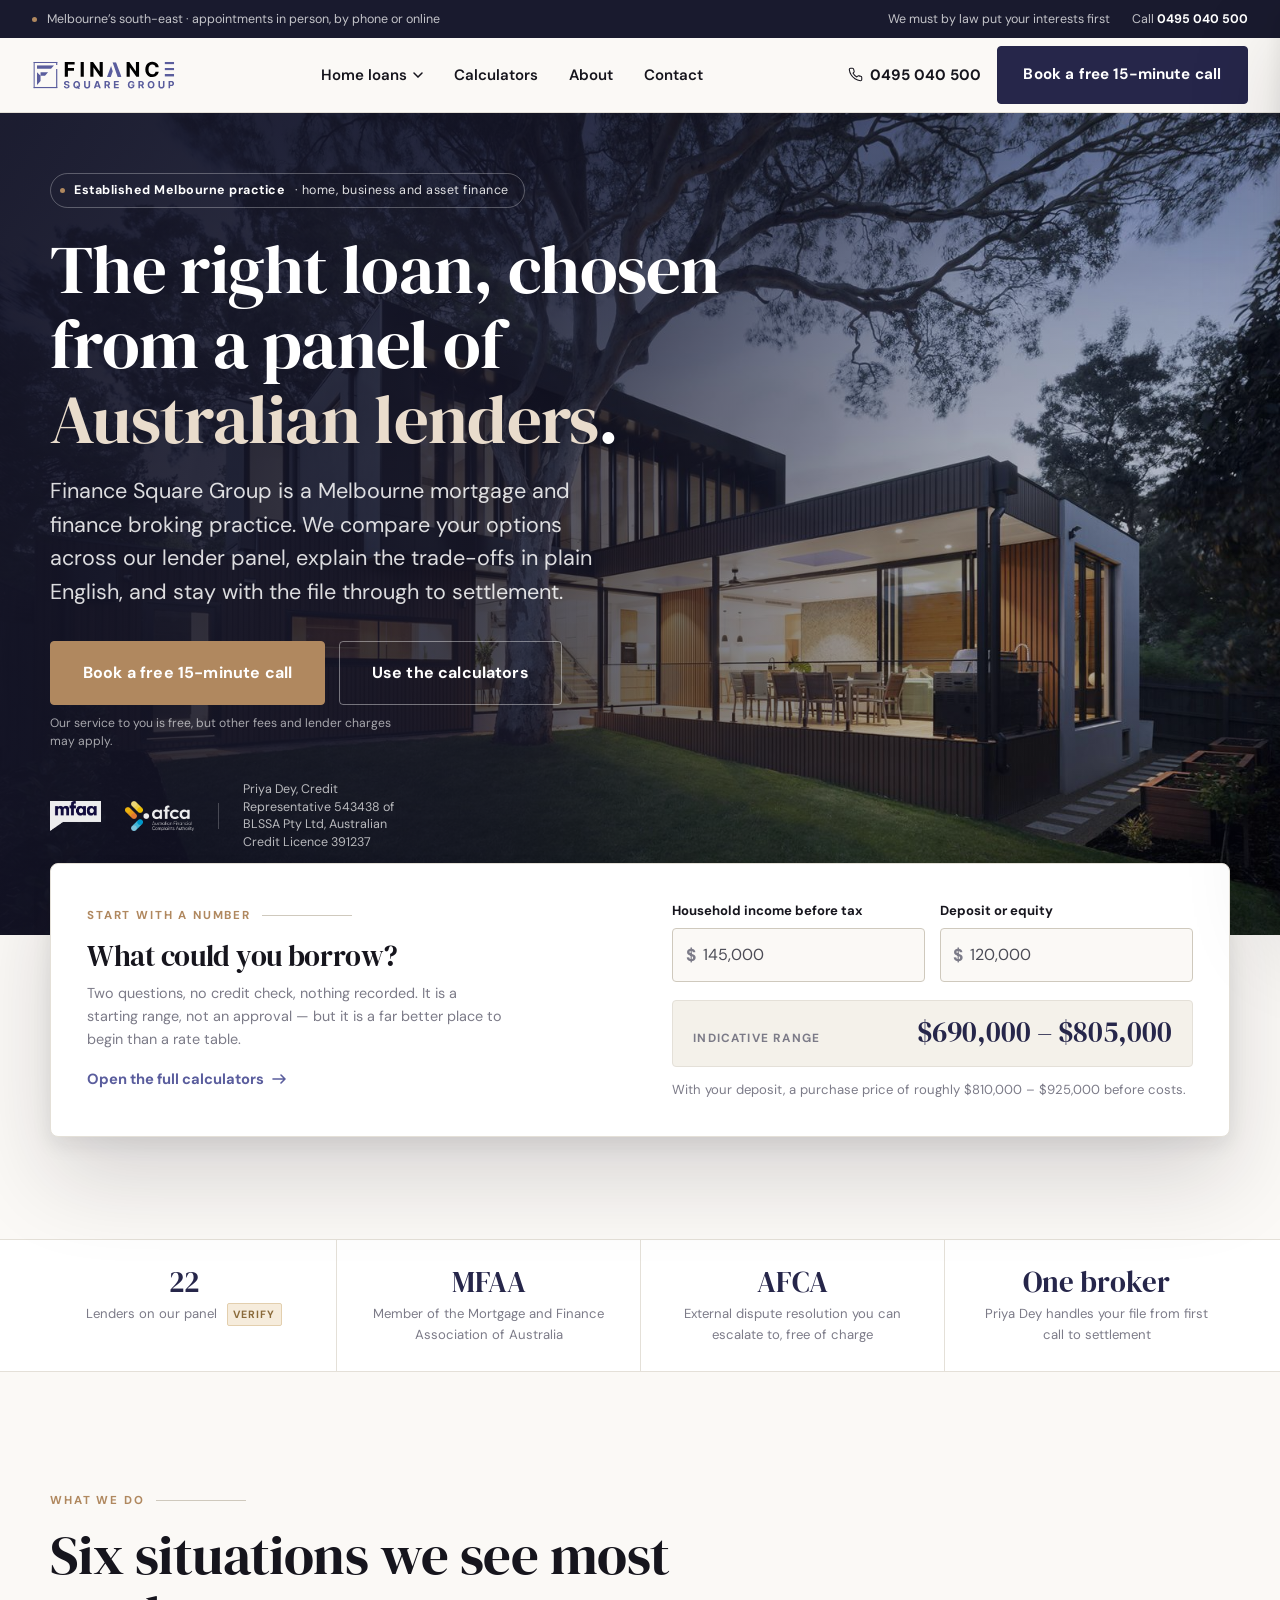
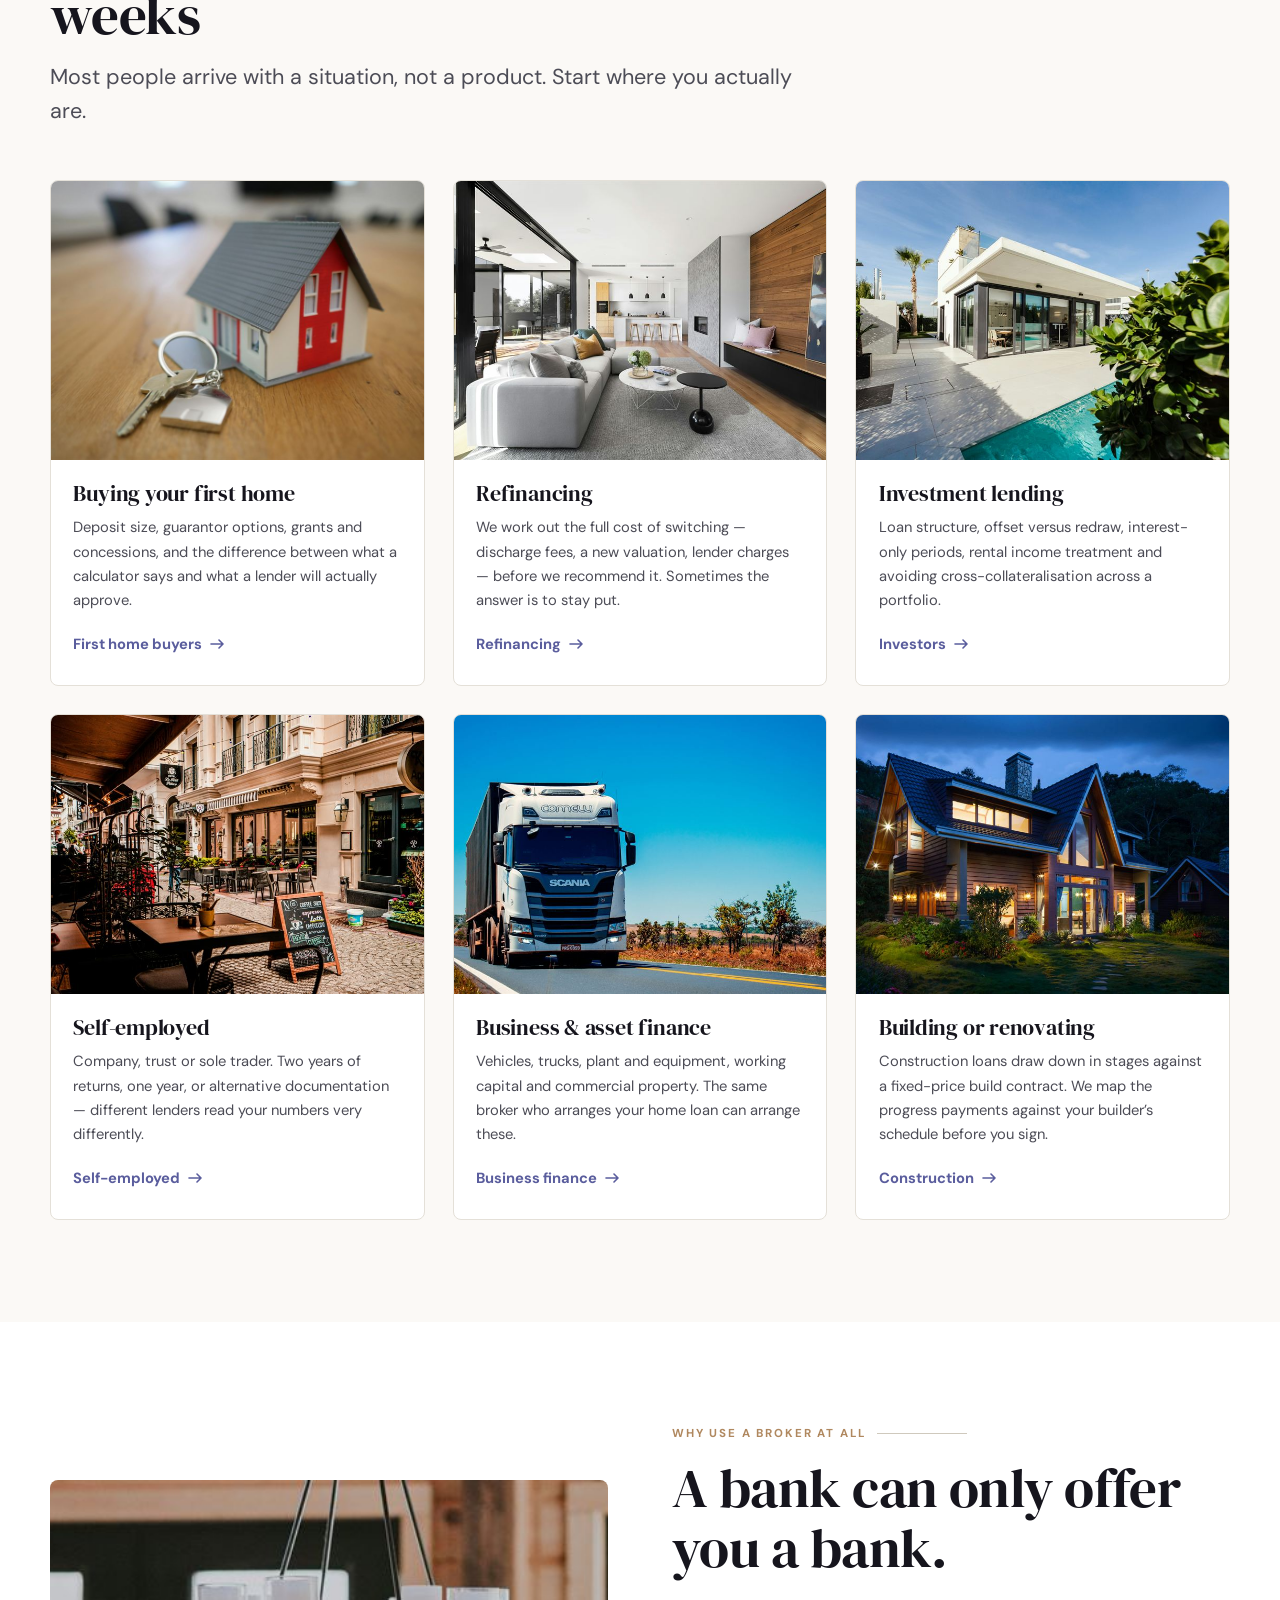
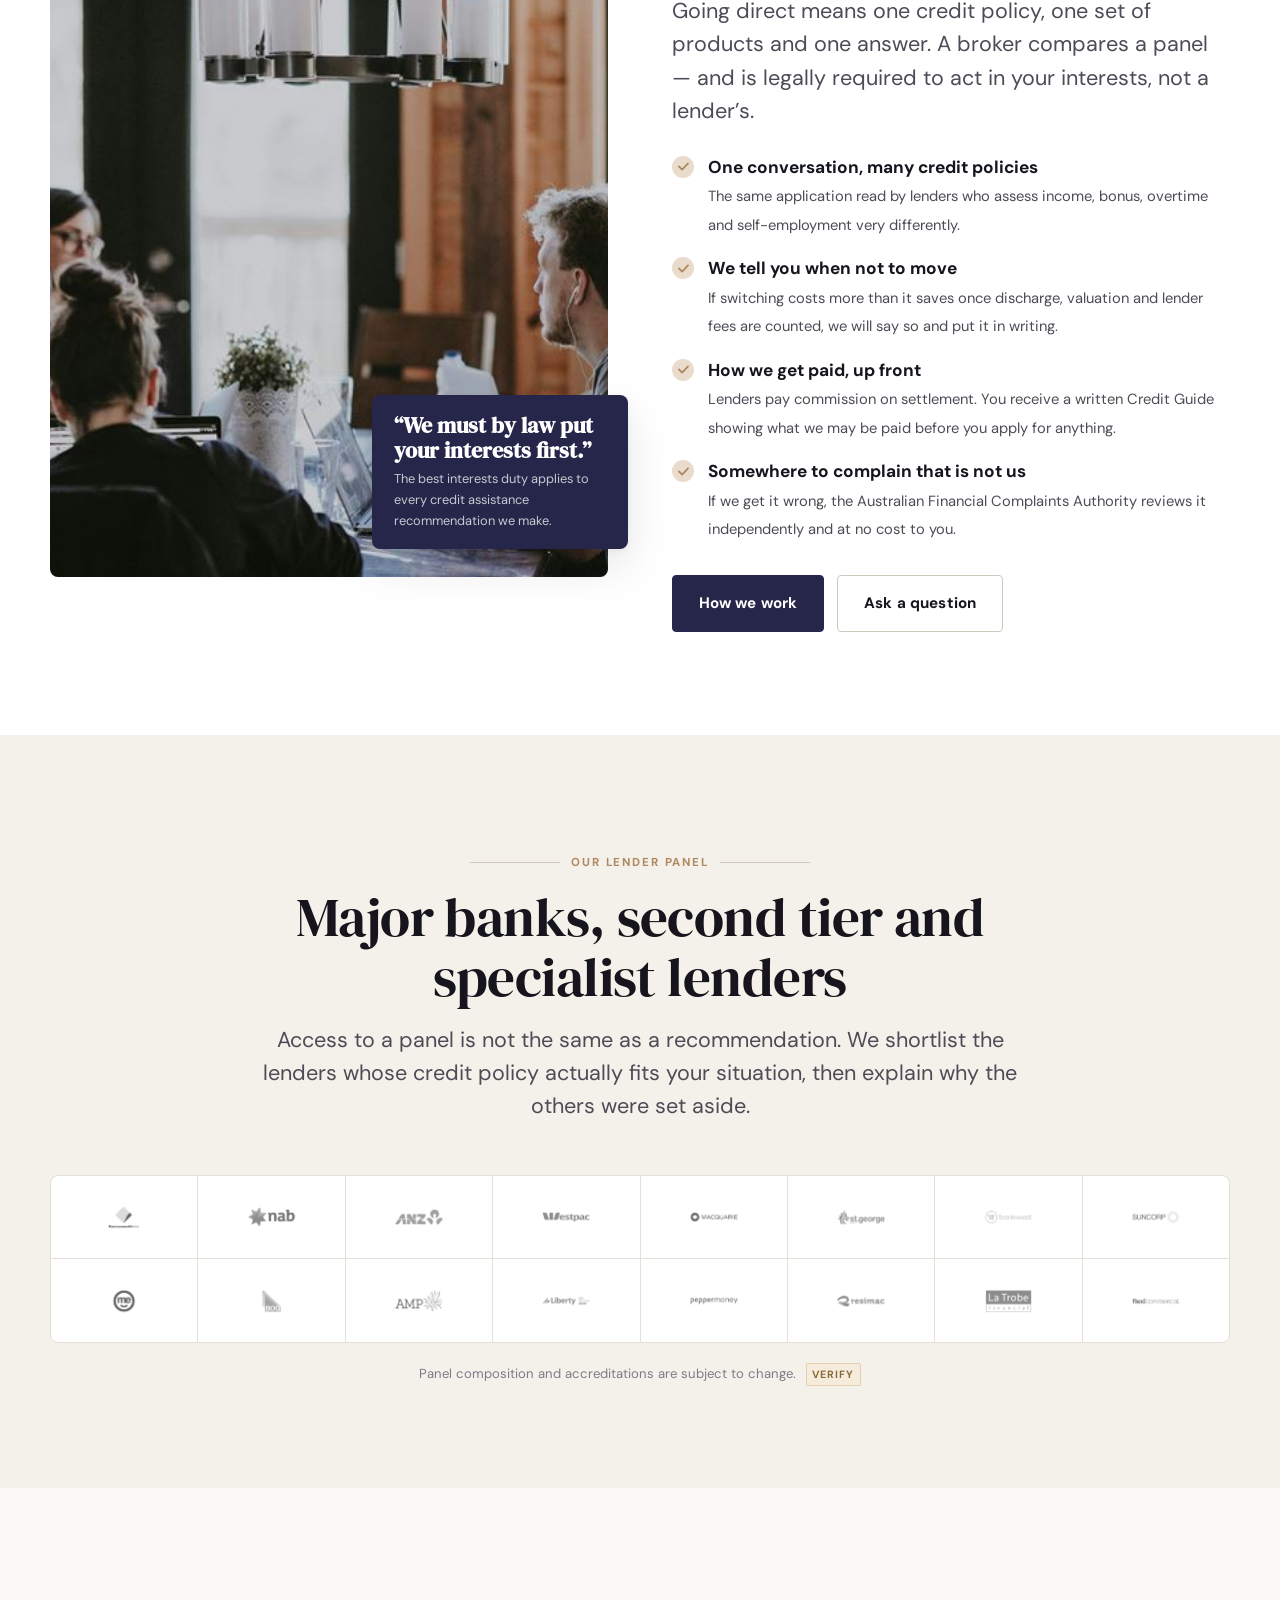
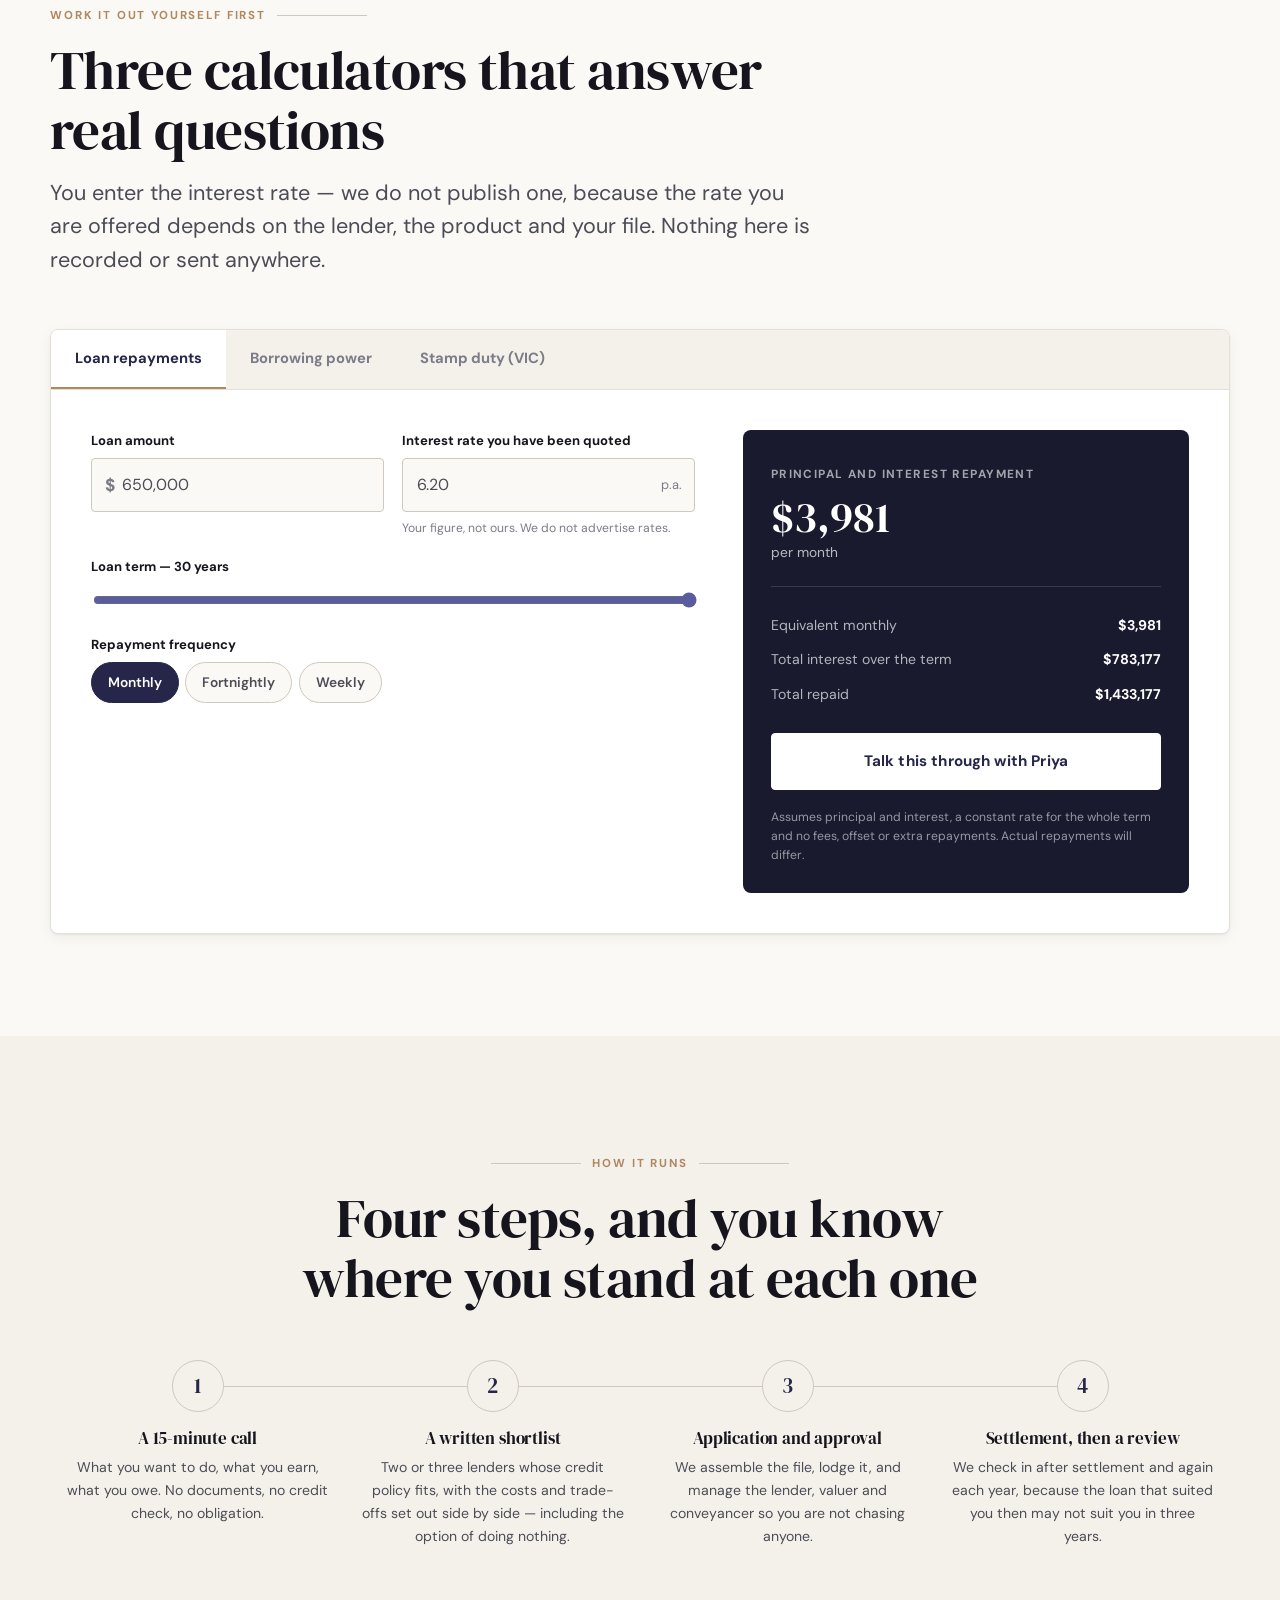
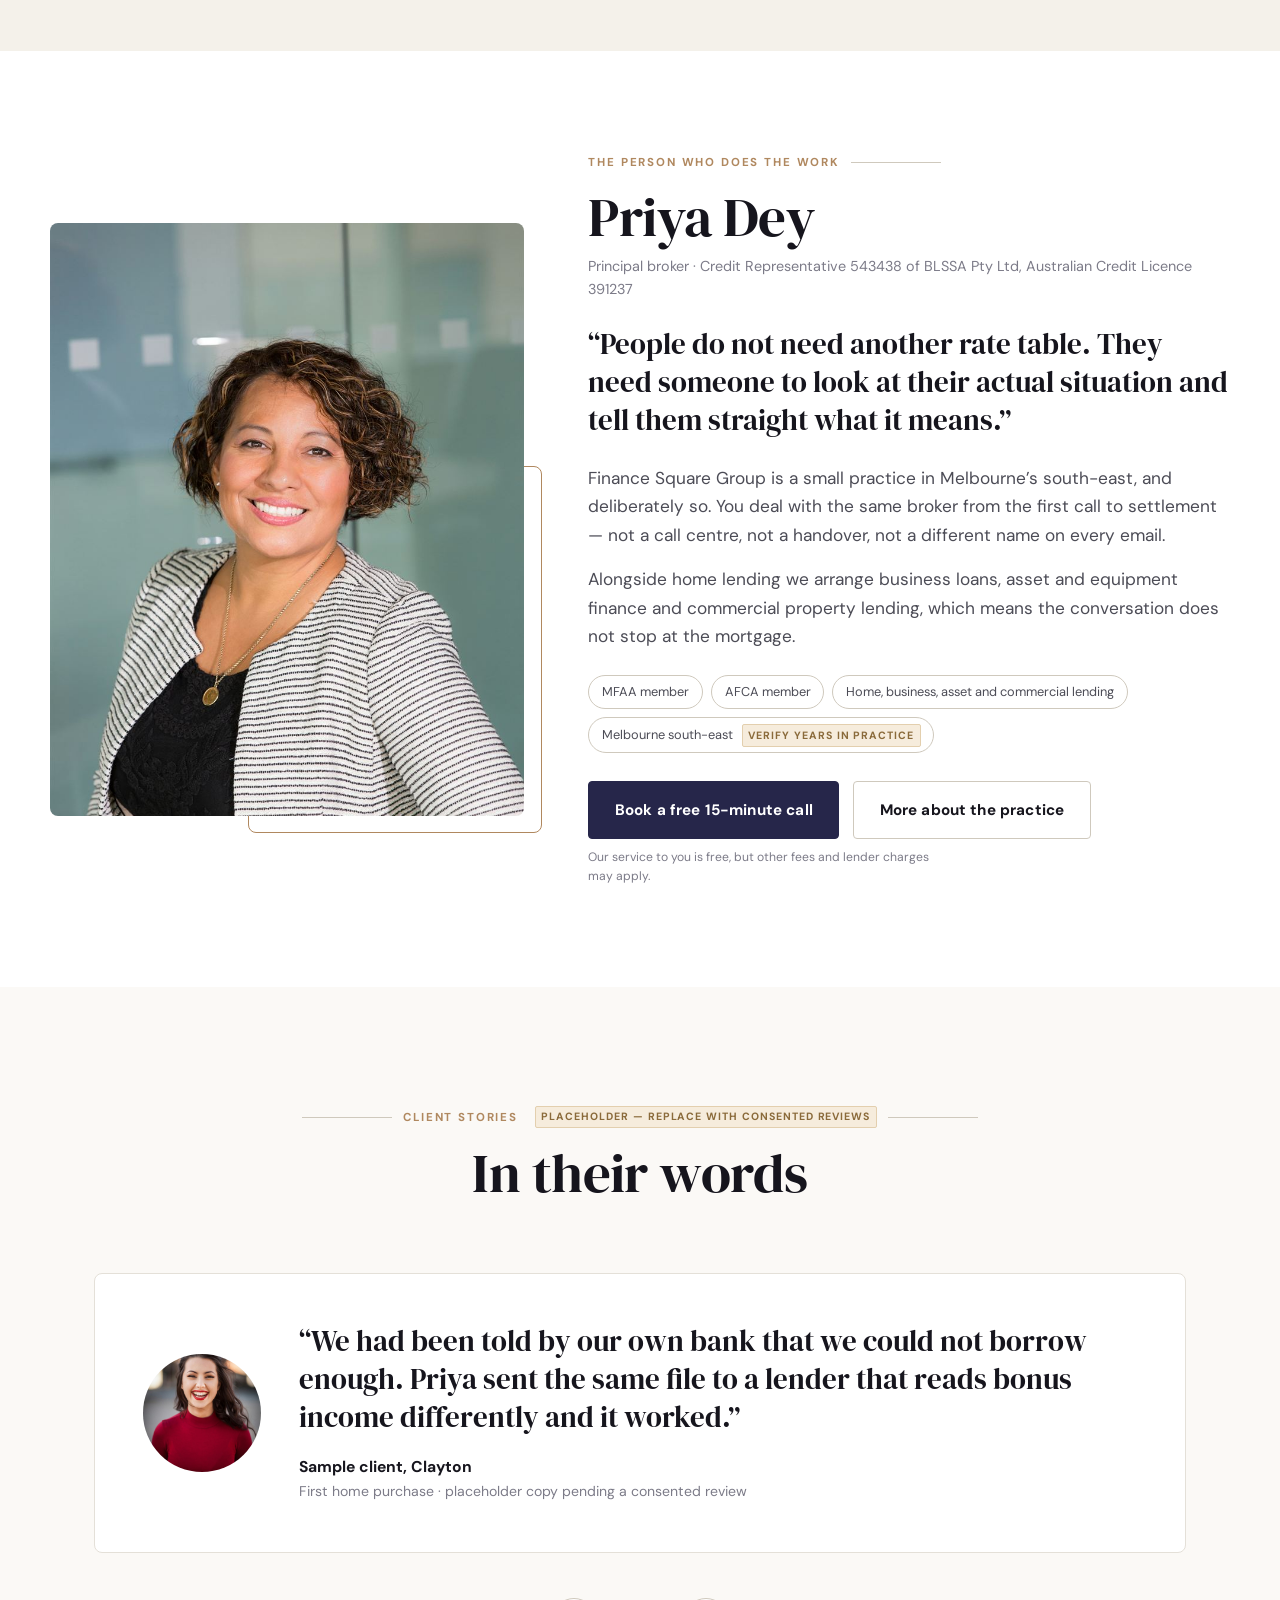
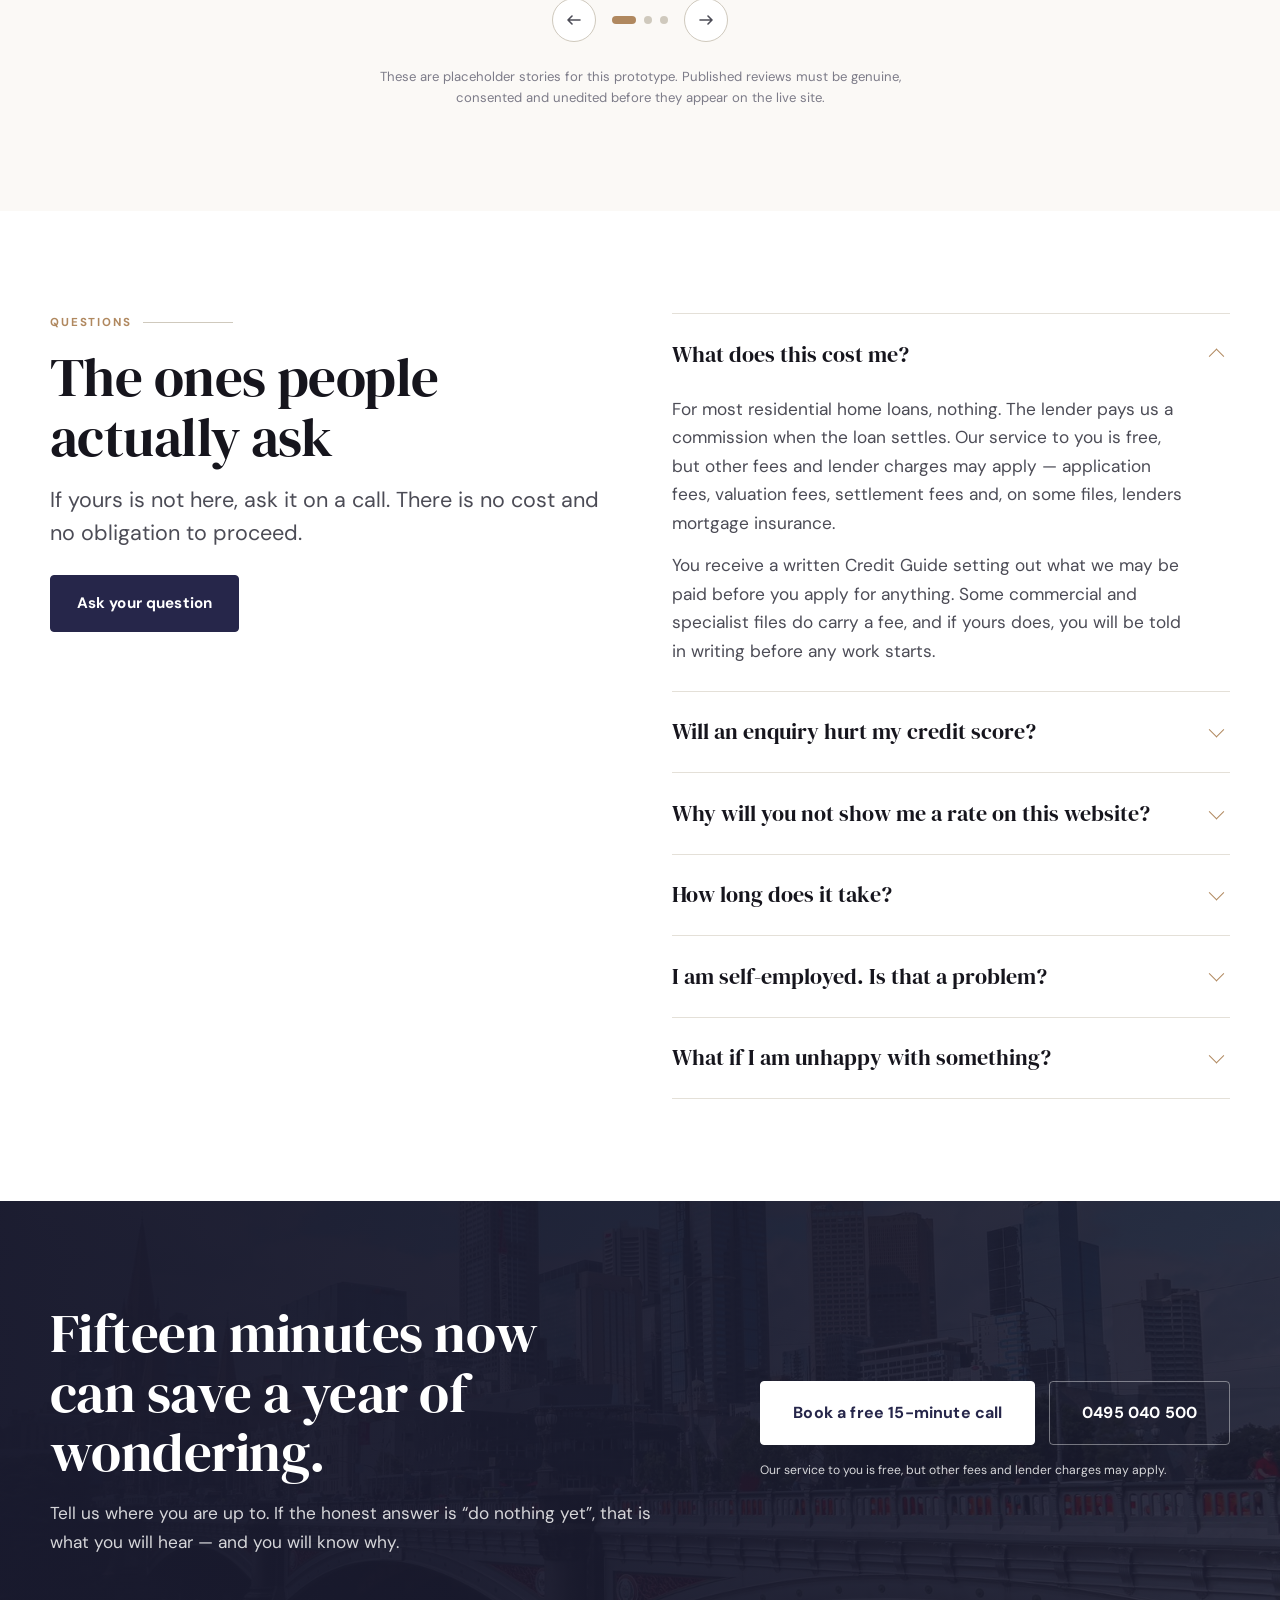
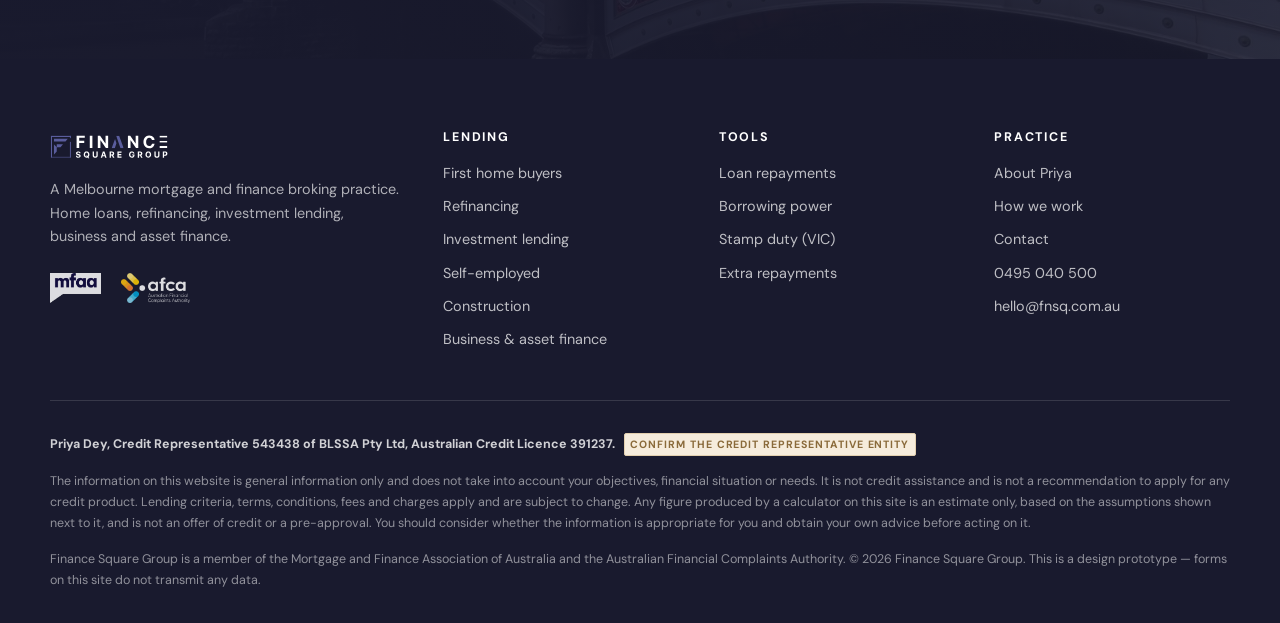
==== index.html @ 2ca4c27b "FNSQ Concept 1 "Established" — premium Australian mortgage broker Five-page static site for Finance " ====
<!DOCTYPE html>
<html lang="en-AU">
<head>
<meta charset="utf-8">
<meta name="viewport" content="width=device-width, initial-scale=1">
<title>Finance Square Group | Melbourne mortgage and finance brokers</title>
<meta name="description" content="Finance Square Group is a Melbourne mortgage and finance broking practice. Home loans, refinancing, investment and business lending compared across a panel of Australian lenders.">
<link rel="preconnect" href="https://fonts.googleapis.com">
<link rel="preconnect" href="https://fonts.gstatic.com" crossorigin>
<link href="https://fonts.googleapis.com/css2?family=DM+Sans:wght@400;500;600;700;800&family=DM+Serif+Display&display=swap" rel="stylesheet">
<link rel="stylesheet" href="css/styles.css">
<link rel="icon" href="assets/brand/fnsq-logo.svg">
</head>
<body>
<a class="skip" href="#main">Skip to content</a>

<!-- ============================= UTILITY BAR ============================= -->
<div class="utility">
  <div class="wrap-wide">
    <div class="utility-left">
      <span class="dot" aria-hidden="true"></span>
      <span>Melbourne&rsquo;s south-east &middot; appointments in person, by phone or online</span>
    </div>
    <div class="utility-right">
      <span class="hide-md">We must by law put your interests first</span>
      <span class="tel">Call <a href="tel:+61495040500">0495 040 500</a></span>
    </div>
  </div>
</div>

<!-- ============================= HEADER ================================= -->
<header class="site-header">
  <div class="wrap-wide">
    <div class="nav">
      <a class="brand" href="index.html" aria-label="Finance Square Group home">
        <img src="assets/brand/fnsq-logo.svg" alt="Finance Square Group">
      </a>

      <ul class="nav-main">
        <li>
          <button class="navlink" type="button" data-mega-trigger aria-expanded="false" aria-controls="megaLoans">
            Home loans
            <svg class="chev" width="10" height="6" viewBox="0 0 10 6" fill="none" aria-hidden="true"><path d="M1 1l4 4 4-4" stroke="currentColor" stroke-width="1.5" stroke-linecap="round"/></svg>
          </button>
          <div class="mega" id="megaLoans">
            <a class="mega-item" href="home-loans.html"><strong>Buying your first home</strong><span>Deposit, grants, guarantors and what lenders actually check.</span></a>
            <a class="mega-item" href="home-loans.html"><strong>Refinancing</strong><span>What switching costs, and when the numbers do not justify it.</span></a>
            <a class="mega-item" href="home-loans.html"><strong>Investment lending</strong><span>Structure, offset and redraw, and holding more than one property.</span></a>
            <a class="mega-item" href="home-loans.html"><strong>Self-employed</strong><span>Two years of returns, one year, or alternative documentation.</span></a>
            <a class="mega-item" href="home-loans.html"><strong>Construction &amp; renovation</strong><span>Progress draws, valuations and builder requirements.</span></a>
            <a class="mega-item" href="home-loans.html"><strong>Business &amp; asset finance</strong><span>Vehicles, equipment, commercial property and working capital.</span></a>
            <p class="mega-foot">Not sure which one you are? <a class="arrowlink" href="contact.html">Start with a 15-minute call</a> &mdash; our service to you is free, but other fees and lender charges may apply.</p>
          </div>
        </li>
        <li><a class="navlink" href="calculators.html">Calculators</a></li>
        <li><a class="navlink" href="about.html">About</a></li>
        <li><a class="navlink" href="contact.html">Contact</a></li>
      </ul>

      <div class="nav-cta">
        <a class="nav-tel" href="tel:+61495040500">
          <svg width="15" height="15" viewBox="0 0 24 24" fill="none" aria-hidden="true"><path d="M22 16.9v3a2 2 0 01-2.2 2 19.8 19.8 0 01-8.6-3.1 19.5 19.5 0 01-6-6A19.8 19.8 0 012.1 4.2 2 2 0 014.1 2h3a2 2 0 012 1.7c.1 1 .4 1.9.7 2.8a2 2 0 01-.5 2.1L8.1 9.9a16 16 0 006 6l1.3-1.2a2 2 0 012.1-.5c.9.3 1.8.6 2.8.7a2 2 0 011.7 2z" stroke="currentColor" stroke-width="1.7" stroke-linejoin="round"/></svg>
          <span class="telnum">0495 040 500</span>
        </a>
        <a class="btn" href="contact.html">Book a free 15-minute call</a>
        <button class="burger" id="burger" type="button" aria-expanded="false" aria-controls="drawer" aria-label="Open menu"><span></span></button>
      </div>
    </div>
  </div>
</header>

<div class="scrim" id="scrim"></div>
<aside class="drawer" id="drawer" aria-label="Menu">
  <div class="drawer-top">
    <img src="assets/brand/fnsq-logo.svg" alt="Finance Square Group">
    <button class="drawer-close" id="drawerClose" type="button" aria-label="Close menu">&times;</button>
  </div>
  <nav>
    <a href="index.html">Home</a>
    <a href="home-loans.html">Home loans</a>
    <a class="sub" href="home-loans.html#first-home">First home buyers</a>
    <a class="sub" href="home-loans.html#refinance">Refinancing</a>
    <a class="sub" href="home-loans.html#invest">Investment lending</a>
    <a class="sub" href="home-loans.html#self-employed">Self-employed</a>
    <a class="sub" href="home-loans.html#business">Business &amp; asset finance</a>
    <a href="calculators.html">Calculators</a>
    <a href="about.html">About</a>
    <a href="contact.html">Contact</a>
  </nav>
  <div class="drawer-foot">
    <a class="btn btn--block" href="contact.html">Book a free 15-minute call</a>
    <p class="freenote">Our service to you is free, but other fees and lender charges may apply.</p>
    <p class="fineprint" style="margin-top:1rem">Call <a href="tel:+61495040500" style="color:inherit"><strong>0495&nbsp;040&nbsp;500</strong></a></p>
  </div>
</aside>

<main id="main">

  <!-- ============================ HERO =============================== -->
  <section class="hero" data-hero>
    <div class="hero-media">
      <img src="assets/img/home-hero-1600.jpg"
           srcset="assets/img/home-hero-800.jpg 800w, assets/img/home-hero-1600.jpg 1600w, assets/img/home-hero-4k.jpg 3840w"
           sizes="100vw" alt="A contemporary Melbourne home at dusk" fetchpriority="high" width="3840" height="2560">
    </div>
    <div class="wrap">
      <div class="hero-inner">
        <span class="hero-flag"><span class="dot" aria-hidden="true"></span> <b>Established Melbourne practice</b><span class="flag-tail"> &middot; home, business and asset finance</span></span>
        <h1>The right loan, chosen from a panel of <em>Australian lenders</em>.</h1>
        <p class="lede">Finance Square Group is a Melbourne mortgage and finance broking practice. We compare your options across our lender panel, explain the trade-offs in plain English, and stay with the file through to settlement.</p>
        <div class="btn-row">
          <a class="btn btn--tan btn--lg" href="contact.html">Book a free 15-minute call</a>
          <a class="btn btn--ghostDark btn--lg" href="calculators.html">Use the calculators</a>
        </div>
        <p class="freenote freenote--dark">Our service to you is free, but other fees and lender charges may apply.</p>

        <div class="hero-badges">
          <img src="assets/brand/fnsq-badge-mfaa.png" alt="Member, Mortgage and Finance Association of Australia">
          <img src="assets/brand/fnsq-badge-afca.png" alt="Member, Australian Financial Complaints Authority">
          <span class="bsep" aria-hidden="true"></span>
          <span class="btext">Priya Dey, Credit Representative 543438 of BLSSA Pty Ltd, Australian Credit Licence 391237</span>
        </div>
      </div>
    </div>
  </section>

  <!-- ==================== FLOATING ESTIMATOR CARD ==================== -->
  <div class="wrap hero-card-wrap">
    <div class="hero-card">
      <div>
        <p class="eyebrow">Start with a number</p>
        <h2>What could you borrow?</h2>
        <p class="small" style="margin-top:.6rem;max-width:42ch">Two questions, no credit check, nothing recorded. It is a starting range, not an approval &mdash; but it is a far better place to begin than a rate table.</p>
        <a class="arrowlink" href="calculators.html" style="margin-top:1rem">
          Open the full calculators
          <svg width="14" height="10" viewBox="0 0 14 10" fill="none" aria-hidden="true"><path d="M9 1l4 4-4 4M13 5H1" stroke="currentColor" stroke-width="1.6" stroke-linecap="round" stroke-linejoin="round"/></svg>
        </a>
      </div>
      <div>
        <div class="mini-fields">
          <div class="field">
            <label for="hmIncome">Household income before tax</label>
            <div class="prefix"><input class="control" id="hmIncome" data-money type="text" inputmode="numeric" value="145,000"></div>
          </div>
          <div class="field">
            <label for="hmDeposit">Deposit or equity</label>
            <div class="prefix"><input class="control" id="hmDeposit" data-money type="text" inputmode="numeric" value="120,000"></div>
          </div>
        </div>
        <div class="mini-out">
          <span class="lbl">Indicative range</span>
          <span class="val" id="hmOut">&mdash;</span>
        </div>
        <p class="fineprint" id="hmSub" style="margin-top:.7rem"></p>
      </div>
    </div>
  </div>

  <!-- ========================== TRUST BAR ============================ -->
  <section class="trustbar section--tight" style="padding-block:0;margin-top:var(--section)">
    <div class="wrap-wide">
      <ul>
        <li><span class="k">22</span><span class="v">Lenders on our panel <span class="verify">verify</span></span></li>
        <li><span class="k">MFAA</span><span class="v">Member of the Mortgage and Finance Association of Australia</span></li>
        <li><span class="k">AFCA</span><span class="v">External dispute resolution you can escalate to, free of charge</span></li>
        <li><span class="k">One broker</span><span class="v">Priya Dey handles your file from first call to settlement</span></li>
      </ul>
    </div>
  </section>

  <!-- =========================== PRODUCTS ============================ -->
  <section class="section">
    <div class="wrap">
      <div class="section-head">
        <p class="eyebrow">What we do</p>
        <h2>Six situations we see most weeks</h2>
        <p class="lede">Most people arrive with a situation, not a product. Start where you actually are.</p>
      </div>

      <div class="grid grid-3">
        <a class="pcard reveal" href="home-loans.html#first-home">
          <div class="pcard-media"><img src="assets/img/keys-800.jpg" srcset="assets/img/keys-800.jpg 800w, assets/img/keys-1600.jpg 1600w" sizes="(max-width:680px) 100vw, 33vw" alt="House keys on a table" loading="lazy" width="1600" height="1201"></div>
          <div class="pcard-body">
            <h3>Buying your first home</h3>
            <p>Deposit size, guarantor options, grants and concessions, and the difference between what a calculator says and what a lender will actually approve.</p>
            <span class="arrowlink">First home buyers <svg width="14" height="10" viewBox="0 0 14 10" fill="none" aria-hidden="true"><path d="M9 1l4 4-4 4M13 5H1" stroke="currentColor" stroke-width="1.6" stroke-linecap="round" stroke-linejoin="round"/></svg></span>
          </div>
        </a>

        <a class="pcard reveal" href="home-loans.html#refinance">
          <div class="pcard-media"><img src="assets/img/interior-open-800.jpg" srcset="assets/img/interior-open-800.jpg 800w, assets/img/interior-open-1600.jpg 1600w" sizes="(max-width:680px) 100vw, 33vw" alt="Open plan living area of a modern home" loading="lazy" width="1600" height="1088"></div>
          <div class="pcard-body">
            <h3>Refinancing</h3>
            <p>We work out the full cost of switching &mdash; discharge fees, a new valuation, lender charges &mdash; before we recommend it. Sometimes the answer is to stay put.</p>
            <span class="arrowlink">Refinancing <svg width="14" height="10" viewBox="0 0 14 10" fill="none" aria-hidden="true"><path d="M9 1l4 4-4 4M13 5H1" stroke="currentColor" stroke-width="1.6" stroke-linecap="round" stroke-linejoin="round"/></svg></span>
          </div>
        </a>

        <a class="pcard reveal" href="home-loans.html#invest">
          <div class="pcard-media"><img src="assets/img/home-pool-800.jpg" srcset="assets/img/home-pool-800.jpg 800w, assets/img/home-pool-1600.jpg 1600w" sizes="(max-width:680px) 100vw, 33vw" alt="Modern investment property exterior" loading="lazy" width="1600" height="1067"></div>
          <div class="pcard-body">
            <h3>Investment lending</h3>
            <p>Loan structure, offset versus redraw, interest-only periods, rental income treatment and avoiding cross-collateralisation across a portfolio.</p>
            <span class="arrowlink">Investors <svg width="14" height="10" viewBox="0 0 14 10" fill="none" aria-hidden="true"><path d="M9 1l4 4-4 4M13 5H1" stroke="currentColor" stroke-width="1.6" stroke-linecap="round" stroke-linejoin="round"/></svg></span>
          </div>
        </a>

        <a class="pcard reveal" href="home-loans.html#self-employed">
          <div class="pcard-media"><img src="assets/img/cafe-800.jpg" srcset="assets/img/cafe-800.jpg 800w, assets/img/cafe-1600.jpg 1600w" sizes="(max-width:680px) 100vw, 33vw" alt="A small business shopfront" loading="lazy" width="1600" height="1067"></div>
          <div class="pcard-body">
            <h3>Self-employed</h3>
            <p>Company, trust or sole trader. Two years of returns, one year, or alternative documentation &mdash; different lenders read your numbers very differently.</p>
            <span class="arrowlink">Self-employed <svg width="14" height="10" viewBox="0 0 14 10" fill="none" aria-hidden="true"><path d="M9 1l4 4-4 4M13 5H1" stroke="currentColor" stroke-width="1.6" stroke-linecap="round" stroke-linejoin="round"/></svg></span>
          </div>
        </a>

        <a class="pcard reveal" href="home-loans.html#business">
          <div class="pcard-media"><img src="assets/img/truck-800.jpg" srcset="assets/img/truck-800.jpg 800w, assets/img/truck-1600.jpg 1600w" sizes="(max-width:680px) 100vw, 33vw" alt="A prime mover on a country highway" loading="lazy" width="1600" height="1067"></div>
          <div class="pcard-body">
            <h3>Business &amp; asset finance</h3>
            <p>Vehicles, trucks, plant and equipment, working capital and commercial property. The same broker who arranges your home loan can arrange these.</p>
            <span class="arrowlink">Business finance <svg width="14" height="10" viewBox="0 0 14 10" fill="none" aria-hidden="true"><path d="M9 1l4 4-4 4M13 5H1" stroke="currentColor" stroke-width="1.6" stroke-linecap="round" stroke-linejoin="round"/></svg></span>
          </div>
        </a>

        <a class="pcard reveal" href="home-loans.html#construction">
          <div class="pcard-media"><img src="assets/img/home-dusk-800.jpg" srcset="assets/img/home-dusk-800.jpg 800w, assets/img/home-dusk-1600.jpg 1600w" sizes="(max-width:680px) 100vw, 33vw" alt="A newly built home lit at dusk" loading="lazy" width="1600" height="1067"></div>
          <div class="pcard-body">
            <h3>Building or renovating</h3>
            <p>Construction loans draw down in stages against a fixed-price build contract. We map the progress payments against your builder&rsquo;s schedule before you sign.</p>
            <span class="arrowlink">Construction <svg width="14" height="10" viewBox="0 0 14 10" fill="none" aria-hidden="true"><path d="M9 1l4 4-4 4M13 5H1" stroke="currentColor" stroke-width="1.6" stroke-linecap="round" stroke-linejoin="round"/></svg></span>
          </div>
        </a>
      </div>
    </div>
  </section>

  <!-- ======================== WHY A BROKER =========================== -->
  <section class="section section--white">
    <div class="wrap">
      <div class="split">
        <div class="split-media reveal">
          <img src="assets/img/meeting-1600.jpg" srcset="assets/img/meeting-800.jpg 800w, assets/img/meeting-1600.jpg 1600w" sizes="(max-width:880px) 100vw, 46vw" alt="A meeting around a table in a warm office" loading="lazy" width="1600" height="1050">
          <div class="stamp">
            <b>&ldquo;We must by law put your interests first.&rdquo;</b>
            <span>The best interests duty applies to every credit assistance recommendation we make.</span>
          </div>
        </div>
        <div>
          <p class="eyebrow">Why use a broker at all</p>
          <h2>A bank can only offer you a bank.</h2>
          <p class="lede" style="margin-top:1rem">Going direct means one credit policy, one set of products and one answer. A broker compares a panel &mdash; and is legally required to act in your interests, not a lender&rsquo;s.</p>
          <ul class="checklist">
            <li>
              <span class="tick" aria-hidden="true"><svg width="11" height="9" viewBox="0 0 12 10" fill="none"><path d="M1 5l3.5 3.5L11 1.5" stroke="currentColor" stroke-width="2" stroke-linecap="round" stroke-linejoin="round"/></svg></span>
              <div><strong>One conversation, many credit policies</strong><span>The same application read by lenders who assess income, bonus, overtime and self-employment very differently.</span></div>
            </li>
            <li>
              <span class="tick" aria-hidden="true"><svg width="11" height="9" viewBox="0 0 12 10" fill="none"><path d="M1 5l3.5 3.5L11 1.5" stroke="currentColor" stroke-width="2" stroke-linecap="round" stroke-linejoin="round"/></svg></span>
              <div><strong>We tell you when not to move</strong><span>If switching costs more than it saves once discharge, valuation and lender fees are counted, we will say so and put it in writing.</span></div>
            </li>
            <li>
              <span class="tick" aria-hidden="true"><svg width="11" height="9" viewBox="0 0 12 10" fill="none"><path d="M1 5l3.5 3.5L11 1.5" stroke="currentColor" stroke-width="2" stroke-linecap="round" stroke-linejoin="round"/></svg></span>
              <div><strong>How we get paid, up front</strong><span>Lenders pay commission on settlement. You receive a written Credit Guide showing what we may be paid before you apply for anything.</span></div>
            </li>
            <li>
              <span class="tick" aria-hidden="true"><svg width="11" height="9" viewBox="0 0 12 10" fill="none"><path d="M1 5l3.5 3.5L11 1.5" stroke="currentColor" stroke-width="2" stroke-linecap="round" stroke-linejoin="round"/></svg></span>
              <div><strong>Somewhere to complain that is not us</strong><span>If we get it wrong, the Australian Financial Complaints Authority reviews it independently and at no cost to you.</span></div>
            </li>
          </ul>
          <div class="btn-row" style="margin-top:2rem">
            <a class="btn" href="about.html">How we work</a>
            <a class="btn btn--ghost" href="contact.html">Ask a question</a>
          </div>
        </div>
      </div>
    </div>
  </section>

  <!-- ========================= LENDER PANEL ========================== -->
  <section class="section section--paper2">
    <div class="wrap">
      <div class="section-head center">
        <p class="eyebrow eyebrow--center">Our lender panel</p>
        <h2>Major banks, second tier and specialist lenders</h2>
        <p class="lede" style="margin-inline:auto">Access to a panel is not the same as a recommendation. We shortlist the lenders whose credit policy actually fits your situation, then explain why the others were set aside.</p>
      </div>
      <div class="lenders reveal">
        <div><img src="assets/lenders/cba.png" alt="Commonwealth Bank" loading="lazy"></div>
        <div><img src="assets/lenders/nab.png" alt="NAB" loading="lazy"></div>
        <div><img src="assets/lenders/anz.png" alt="ANZ" loading="lazy"></div>
        <div><img src="assets/lenders/westpac.png" alt="Westpac" loading="lazy"></div>
        <div><img src="assets/lenders/macquarie.png" alt="Macquarie" loading="lazy"></div>
        <div><img src="assets/lenders/stgeorge.png" alt="St George" loading="lazy"></div>
        <div><img src="assets/lenders/bankwest.png" alt="Bankwest" loading="lazy"></div>
        <div><img src="assets/lenders/suncorp.png" alt="Suncorp" loading="lazy"></div>
        <div><img src="assets/lenders/mebank.png" alt="ME Bank" loading="lazy"></div>
        <div><img src="assets/lenders/boq.png" alt="Bank of Queensland" loading="lazy"></div>
        <div><img src="assets/lenders/amp.png" alt="AMP" loading="lazy"></div>
        <div><img src="assets/lenders/liberty.png" alt="Liberty" loading="lazy"></div>
        <div><img src="assets/lenders/pepper.png" alt="Pepper Money" loading="lazy"></div>
        <div><img src="assets/lenders/resimac.png" alt="Resimac" loading="lazy"></div>
        <div><img src="assets/lenders/latrobe.png" alt="La Trobe Financial" loading="lazy"></div>
        <div><img src="assets/lenders/flexi.png" alt="Flexi Commercial" loading="lazy"></div>
      </div>
      <p class="fineprint center" style="margin-top:1.25rem">Panel composition and accreditations are subject to change. <span class="verify">verify</span></p>
    </div>
  </section>

  <!-- ========================= CALCULATORS =========================== -->
  <section class="section" id="calculators">
    <div class="wrap">
      <div class="section-head">
        <p class="eyebrow">Work it out yourself first</p>
        <h2>Three calculators that answer real questions</h2>
        <p class="lede">You enter the interest rate &mdash; we do not publish one, because the rate you are offered depends on the lender, the product and your file. Nothing here is recorded or sent anywhere.</p>
      </div>

      <div class="calc" id="calc">
        <div class="calc-tabs" role="tablist" aria-label="Calculators">
          <button class="calc-tab" role="tab" type="button" id="tabRepay" aria-controls="panelRepay" aria-selected="true">Loan repayments</button>
          <button class="calc-tab" role="tab" type="button" id="tabBorrow" aria-controls="panelBorrow" aria-selected="false">Borrowing power</button>
          <button class="calc-tab" role="tab" type="button" id="tabDuty" aria-controls="panelDuty" aria-selected="false">Stamp duty (VIC)</button>
        </div>

        <!-- repayments -->
        <div class="calc-panel" role="tabpanel" id="panelRepay" aria-labelledby="tabRepay">
          <div class="calc-grid">
            <div>
              <fieldset class="fieldset">
                <div class="fieldrow">
                  <div class="field">
                    <label for="rpAmount">Loan amount</label>
                    <div class="prefix"><input class="control" id="rpAmount" data-money type="text" inputmode="numeric" value="650,000"></div>
                  </div>
                  <div class="field">
                    <label for="rpRate">Interest rate you have been quoted</label>
                    <div class="suffix-pa"><input class="control" id="rpRate" type="number" step="0.01" min="0" max="20" value="6.20"></div>
                    <span class="hint">Your figure, not ours. We do not advertise rates.</span>
                  </div>
                </div>
                <div class="field">
                  <label for="rpTerm">Loan term &mdash; <span id="rpTermOut">30 years</span></label>
                  <input id="rpTerm" type="range" min="5" max="30" step="1" value="30">
                </div>
                <div class="field">
                  <span class="flabel">Repayment frequency</span>
                  <div class="segbar" id="rpFreq" role="radiogroup" aria-label="Repayment frequency">
                    <button class="seg" type="button" role="radio" aria-checked="true" data-freq="monthly">Monthly</button>
                    <button class="seg" type="button" role="radio" aria-checked="false" data-freq="fortnightly">Fortnightly</button>
                    <button class="seg" type="button" role="radio" aria-checked="false" data-freq="weekly">Weekly</button>
                  </div>
                </div>
              </fieldset>
            </div>
            <div class="result">
              <span class="rlbl">Principal and interest repayment</span>
              <p class="rval" id="rpVal">&mdash;</p>
              <p class="rsub" id="rpFreqLbl">per month</p>
              <hr>
              <div class="rrow"><span>Equivalent monthly</span><span id="rpMonthly">&mdash;</span></div>
              <div class="rrow"><span>Total interest over the term</span><span id="rpTotalInt">&mdash;</span></div>
              <div class="rrow"><span>Total repaid</span><span id="rpTotalPaid">&mdash;</span></div>
              <a class="btn btn--onDark btn--block" href="contact.html">Talk this through with Priya</a>
              <p class="assume">Assumes principal and interest, a constant rate for the whole term and no fees, offset or extra repayments. Actual repayments will differ.</p>
            </div>
          </div>
        </div>

        <!-- borrowing power -->
        <div class="calc-panel" role="tabpanel" id="panelBorrow" aria-labelledby="tabBorrow" hidden>
          <div class="calc-grid">
            <div>
              <fieldset class="fieldset">
                <div class="field">
                  <span class="flabel">Household</span>
                  <div class="segbar" id="bpHouse" role="radiogroup" aria-label="Household">
                    <button class="seg" type="button" role="radio" aria-checked="true" data-house="single">Just me</button>
                    <button class="seg" type="button" role="radio" aria-checked="false" data-house="couple">Two of us</button>
                  </div>
                </div>
                <div class="fieldrow">
                  <div class="field">
                    <label for="bpIncome">Total household income before tax</label>
                    <div class="prefix"><input class="control" id="bpIncome" data-money type="text" inputmode="numeric" value="145,000"></div>
                  </div>
                  <div class="field">
                    <label for="bpCommit">Other repayments per month</label>
                    <div class="prefix"><input class="control" id="bpCommit" data-money type="text" inputmode="numeric" value="450"></div>
                    <span class="hint">Car, personal loan, buy-now-pay-later, card minimums.</span>
                  </div>
                </div>
                <div class="fieldrow">
                  <div class="field">
                    <label for="bpDeps">Dependent children</label>
                    <select class="control" id="bpDeps">
                      <option value="0" selected>None</option>
                      <option value="1">One</option>
                      <option value="2">Two</option>
                      <option value="3">Three</option>
                      <option value="4">Four or more</option>
                    </select>
                  </div>
                  <div class="field">
                    <span class="flabel">Employment</span>
                    <label class="consent" style="margin-top:.55rem">
                      <input type="checkbox" id="bpSelf">
                      <span>Some or all of this income is from self-employment</span>
                    </label>
                  </div>
                </div>
              </fieldset>
            </div>
            <div class="result">
              <span class="rlbl">Indicative borrowing range</span>
              <p class="rval"><span id="bpLow">&mdash;</span><span id="bpHigh"></span></p>
              <p class="rsub" id="bpNote"></p>
              <hr>
              <div class="rrow"><span>Monthly surplus used in the assessment</span><span id="bpSurplus">&mdash;</span></div>
              <a class="btn btn--onDark btn--block" href="contact.html">Get this checked properly</a>
              <p class="assume"><strong>Assessment basis:</strong> lenders test you at a rate above the one you pay, over a 30-year term, against a household expense benchmark. The assessment rate and buffer used here are placeholders for this prototype &mdash; the licensee must set and publish the figures before this goes live.</p>
            </div>
          </div>
        </div>

        <!-- stamp duty -->
        <div class="calc-panel" role="tabpanel" id="panelDuty" aria-labelledby="tabDuty" hidden>
          <div class="calc-grid">
            <div>
              <fieldset class="fieldset">
                <div class="field">
                  <label for="sdValue">Purchase price</label>
                  <div class="prefix"><input class="control" id="sdValue" data-money type="text" inputmode="numeric" value="780,000"></div>
                </div>
                <label class="consent"><input type="checkbox" id="sdPPR" checked><span>I will live in it as my principal place of residence</span></label>
                <label class="consent"><input type="checkbox" id="sdFHB"><span>I am a first home buyer</span></label>
                <p class="fineprint">Victorian land transfer duty is a State Revenue Office charge, not a lender charge. Rates and thresholds change &mdash; confirm your position with the SRO or your conveyancer before you rely on it. <span class="verify">verify current thresholds</span></p>
              </fieldset>
            </div>
            <div class="result">
              <span class="rlbl">Land transfer duty</span>
              <p class="rval" id="sdVal">&mdash;</p>
              <p class="rsub" id="sdNote"></p>
              <hr>
              <div class="rrow"><span>Land transfer (title) fee</span><span id="sdTransfer">&mdash;</span></div>
              <div class="rrow"><span>Mortgage registration fee</span><span id="sdMortgage">&mdash;</span></div>
              <div class="rrow"><span>Estimated government costs</span><span id="sdTotal">&mdash;</span></div>
              <a class="btn btn--onDark btn--block" href="calculators.html">More calculators</a>
              <p class="assume">Indicative only. Excludes conveyancing, building and pest inspections, lenders mortgage insurance and any foreign purchaser additional duty.</p>
            </div>
          </div>
        </div>
      </div>
    </div>
  </section>

  <!-- =========================== PROCESS ============================= -->
  <section class="section section--paper2">
    <div class="wrap">
      <div class="section-head center">
        <p class="eyebrow eyebrow--center">How it runs</p>
        <h2>Four steps, and you know where you stand at each one</h2>
      </div>
      <div class="steps">
        <div class="step reveal"><span class="sn">1</span><h3>A 15-minute call</h3><p>What you want to do, what you earn, what you owe. No documents, no credit check, no obligation.</p></div>
        <div class="step reveal"><span class="sn">2</span><h3>A written shortlist</h3><p>Two or three lenders whose credit policy fits, with the costs and trade-offs set out side by side &mdash; including the option of doing nothing.</p></div>
        <div class="step reveal"><span class="sn">3</span><h3>Application and approval</h3><p>We assemble the file, lodge it, and manage the lender, valuer and conveyancer so you are not chasing anyone.</p></div>
        <div class="step reveal"><span class="sn">4</span><h3>Settlement, then a review</h3><p>We check in after settlement and again each year, because the loan that suited you then may not suit you in three years.</p></div>
      </div>
    </div>
  </section>

  <!-- ============================ BROKER ============================= -->
  <section class="section section--white">
    <div class="wrap">
      <div class="broker">
        <div class="broker-photo reveal">
          <img src="assets/img/broker-priya-1600.jpg" srcset="assets/img/broker-priya-800.jpg 800w, assets/img/broker-priya-1600.jpg 1600w" sizes="(max-width:880px) 100vw, 38vw" alt="Priya Dey, principal broker at Finance Square Group" loading="lazy" width="1600" height="2400">
        </div>
        <div>
          <p class="eyebrow">The person who does the work</p>
          <h2>Priya Dey</h2>
          <p class="small" style="margin:.4rem 0 1.6rem">Principal broker &middot; Credit Representative 543438 of BLSSA Pty Ltd, Australian Credit Licence 391237</p>
          <p class="pullquote">&ldquo;People do not need another rate table. They need someone to look at their actual situation and tell them straight what it means.&rdquo;</p>
          <p>Finance Square Group is a small practice in Melbourne&rsquo;s south-east, and deliberately so. You deal with the same broker from the first call to settlement &mdash; not a call centre, not a handover, not a different name on every email.</p>
          <p style="margin-top:1rem">Alongside home lending we arrange business loans, asset and equipment finance and commercial property lending, which means the conversation does not stop at the mortgage.</p>
          <ul class="creds">
            <li>MFAA member</li>
            <li>AFCA member</li>
            <li>Home, business, asset and commercial lending</li>
            <li>Melbourne south-east <span class="verify">verify years in practice</span></li>
          </ul>
          <div class="btn-row" style="margin-top:1.75rem">
            <a class="btn" href="contact.html">Book a free 15-minute call</a>
            <a class="btn btn--ghost" href="about.html">More about the practice</a>
          </div>
          <p class="freenote">Our service to you is free, but other fees and lender charges may apply.</p>
        </div>
      </div>
    </div>
  </section>

  <!-- ========================= TESTIMONIALS ========================== -->
  <section class="section">
    <div class="wrap">
      <div class="section-head center">
        <p class="eyebrow eyebrow--center">Client stories <span class="verify">placeholder &mdash; replace with consented reviews</span></p>
        <h2>In their words</h2>
      </div>

      <div class="tslider" id="tslider">
        <div class="tviewport">
          <div class="ttrack">
            <div class="tslide">
              <figure class="tcard">
                <img src="assets/img/client-1-800.jpg" alt="" loading="lazy">
                <div>
                  <blockquote>&ldquo;We had been told by our own bank that we could not borrow enough. Priya sent the same file to a lender that reads bonus income differently and it worked.&rdquo;</blockquote>
                  <cite><b>Sample client, Clayton</b>First home purchase &middot; placeholder copy pending a consented review</cite>
                </div>
              </figure>
            </div>
            <div class="tslide">
              <figure class="tcard">
                <img src="assets/img/client-2-800.jpg" alt="" loading="lazy">
                <div>
                  <blockquote>&ldquo;I asked about refinancing and was told not to. The discharge and valuation costs would have swallowed the difference. That is the advice that earned the next one.&rdquo;</blockquote>
                  <cite><b>Sample client, Berwick</b>Refinance review &middot; placeholder copy pending a consented review</cite>
                </div>
              </figure>
            </div>
            <div class="tslide">
              <figure class="tcard">
                <img src="assets/img/client-3-800.jpg" alt="" loading="lazy">
                <div>
                  <blockquote>&ldquo;Self-employed for three years and every bank wanted two years of returns. She knew which lender would look at one, and what they would want to see.&rdquo;</blockquote>
                  <cite><b>Sample client, Dandenong</b>Self-employed purchase &middot; placeholder copy pending a consented review</cite>
                </div>
              </figure>
            </div>
          </div>
        </div>
        <div class="tnav">
          <button class="tbtn" type="button" data-tprev aria-label="Previous story"><svg width="14" height="10" viewBox="0 0 14 10" fill="none" aria-hidden="true"><path d="M5 1L1 5l4 4M1 5h12" stroke="currentColor" stroke-width="1.6" stroke-linecap="round" stroke-linejoin="round"/></svg></button>
          <div class="tdots"></div>
          <button class="tbtn" type="button" data-tnext aria-label="Next story"><svg width="14" height="10" viewBox="0 0 14 10" fill="none" aria-hidden="true"><path d="M9 1l4 4-4 4M13 5H1" stroke="currentColor" stroke-width="1.6" stroke-linecap="round" stroke-linejoin="round"/></svg></button>
        </div>
      </div>
      <p class="fineprint center" style="margin-top:1.5rem;max-width:60ch;margin-inline:auto">These are placeholder stories for this prototype. Published reviews must be genuine, consented and unedited before they appear on the live site.</p>
    </div>
  </section>

  <!-- ============================== FAQ ============================== -->
  <section class="section section--white">
    <div class="wrap">
      <div class="split" style="align-items:start">
        <div>
          <p class="eyebrow">Questions</p>
          <h2>The ones people actually ask</h2>
          <p class="lede" style="margin-top:1rem">If yours is not here, ask it on a call. There is no cost and no obligation to proceed.</p>
          <a class="btn" style="margin-top:1.5rem" href="contact.html">Ask your question</a>
        </div>
        <div class="faq">
          <details open>
            <summary>What does this cost me?</summary>
            <div class="answer"><p>For most residential home loans, nothing. The lender pays us a commission when the loan settles. Our service to you is free, but other fees and lender charges may apply &mdash; application fees, valuation fees, settlement fees and, on some files, lenders mortgage insurance.</p><p>You receive a written Credit Guide setting out what we may be paid before you apply for anything. Some commercial and specialist files do carry a fee, and if yours does, you will be told in writing before any work starts.</p></div>
          </details>
          <details>
            <summary>Will an enquiry hurt my credit score?</summary>
            <div class="answer"><p>No. A conversation, a calculator and a shortlist involve no credit enquiry at all. A formal credit enquiry only happens when you decide to lodge an application with a specific lender, and we will tell you before that point is reached.</p></div>
          </details>
          <details>
            <summary>Why will you not show me a rate on this website?</summary>
            <div class="answer"><p>Because the rate you would actually be offered depends on the lender, the product, your deposit, your credit history and how the lender reads your income. A headline number on a website tells you almost nothing about that, and quoting one without the comparison rate and warnings required by the National Consumer Credit Protection Act would be misleading.</p><p>Our calculators let you enter the rate you have been quoted, so the arithmetic is yours.</p></div>
          </details>
          <details>
            <summary>How long does it take?</summary>
            <div class="answer"><p>It depends on the lender, the complexity of your income and how quickly documents come back. We give you an expected timeline at the shortlist stage and update it if it changes. <span class="verify">verify typical timeframes before publishing</span></p></div>
          </details>
          <details>
            <summary>I am self-employed. Is that a problem?</summary>
            <div class="answer"><p>It is a different conversation, not a harder one. Lenders differ enormously in how they treat company profit, add-backs, trust distributions and a short trading history. Some will consider one year of returns; a few will look at business bank statements instead. Which lenders those are changes, so it is worth asking rather than assuming.</p></div>
          </details>
          <details>
            <summary>What if I am unhappy with something?</summary>
            <div class="answer"><p>Tell us first and we will try to fix it. If we cannot, you can take it to the Australian Financial Complaints Authority, which reviews complaints independently and at no cost to you. We are a member and its decisions bind us.</p></div>
          </details>
        </div>
      </div>
    </div>
  </section>

  <!-- =========================== CTA BAND ============================ -->
  <section class="ctaband section">
    <img class="bg" src="assets/img/melbourne-city-1600.jpg" srcset="assets/img/melbourne-city-800.jpg 800w, assets/img/melbourne-city-1600.jpg 1600w, assets/img/melbourne-city-4k.jpg 3840w" sizes="100vw" alt="" loading="lazy" width="3840" height="2880">
    <div class="wrap">
      <div class="inner">
        <div>
          <h2>Fifteen minutes now can save a year of wondering.</h2>
          <p>Tell us where you are up to. If the honest answer is &ldquo;do nothing yet&rdquo;, that is what you will hear &mdash; and you will know why.</p>
        </div>
        <div>
          <div class="btn-row">
            <a class="btn btn--onDark btn--lg" href="contact.html">Book a free 15-minute call</a>
            <a class="btn btn--ghostDark btn--lg" href="tel:+61495040500">0495 040 500</a>
          </div>
          <p class="freenote freenote--dark">Our service to you is free, but other fees and lender charges may apply.</p>
        </div>
      </div>
    </div>
  </section>
</main>

<!-- ============================= FOOTER =============================== -->
<footer class="site-footer">
  <div class="wrap">
    <div class="footer-grid">
      <div>
        <div class="footer-logo"><img src="assets/brand/fnsq-logo-white.svg" alt="Finance Square Group"></div>
        <p>A Melbourne mortgage and finance broking practice. Home loans, refinancing, investment lending, business and asset finance.</p>
        <div class="footer-badges">
          <img src="assets/brand/fnsq-badge-mfaa.png" alt="MFAA member">
          <img src="assets/brand/fnsq-badge-afca.png" alt="AFCA member">
        </div>
      </div>
      <div>
        <h4>Lending</h4>
        <ul>
          <li><a href="home-loans.html#first-home">First home buyers</a></li>
          <li><a href="home-loans.html#refinance">Refinancing</a></li>
          <li><a href="home-loans.html#invest">Investment lending</a></li>
          <li><a href="home-loans.html#self-employed">Self-employed</a></li>
          <li><a href="home-loans.html#construction">Construction</a></li>
          <li><a href="home-loans.html#business">Business &amp; asset finance</a></li>
        </ul>
      </div>
      <div>
        <h4>Tools</h4>
        <ul>
          <li><a href="calculators.html">Loan repayments</a></li>
          <li><a href="calculators.html">Borrowing power</a></li>
          <li><a href="calculators.html">Stamp duty (VIC)</a></li>
          <li><a href="calculators.html">Extra repayments</a></li>
        </ul>
      </div>
      <div>
        <h4>Practice</h4>
        <ul>
          <li><a href="about.html">About Priya</a></li>
          <li><a href="about.html#how">How we work</a></li>
          <li><a href="contact.html">Contact</a></li>
          <li><a href="tel:+61495040500">0495 040 500</a></li>
          <li><a href="mailto:hello@fnsq.com.au">hello@fnsq.com.au</a></li>
        </ul>
      </div>
    </div>

    <div class="legal">
      <p><strong>Priya Dey, Credit Representative 543438 of BLSSA Pty Ltd, Australian Credit Licence 391237.</strong> <span class="verify">confirm the credit representative entity</span></p>
      <p>The information on this website is general information only and does not take into account your objectives, financial situation or needs. It is not credit assistance and is not a recommendation to apply for any credit product. Lending criteria, terms, conditions, fees and charges apply and are subject to change. Any figure produced by a calculator on this site is an estimate only, based on the assumptions shown next to it, and is not an offer of credit or a pre-approval. You should consider whether the information is appropriate for you and obtain your own advice before acting on it.</p>
      <p>Finance Square Group is a member of the Mortgage and Finance Association of Australia and the Australian Financial Complaints Authority. &copy; <span id="year">2026</span> Finance Square Group. This is a design prototype &mdash; forms on this site do not transmit any data.</p>
    </div>
  </div>
</footer>

<div class="mobilebar" id="mobilebar">
  <a class="btn btn--ghost" href="tel:+61495040500">Call now</a>
  <a class="btn" href="contact.html">Book a call</a>
</div>

<script src="js/site.js"></script>
</body>
</html>
---- css/styles.css ----
/* ==========================================================================
   FINANCE SQUARE GROUP - CONCEPT 1 "ESTABLISHED"
   Premium Australian mortgage broker. Editorial-classic, photography-led.
   Plain CSS, no build step. Edit tokens in section 01 to re-skin.
   --------------------------------------------------------------------------
   01 Tokens          08 Trust strip     15 Testimonials
   02 Reset & base    09 Cards & grids   16 FAQ
   03 Layout          10 Split feature   17 CTA band
   04 Typography      11 Lender panel    18 Forms
   05 Buttons         12 Calculators     19 Footer
   06 Header/nav      13 Process         20 Utilities & motion
   07 Hero            14 Broker
   ========================================================================== */

/* 01 Tokens ------------------------------------------------------------- */
:root{
  --ink:#16151d;
  --ink-soft:#4c4c56;
  --muted:#7c7b88;
  --indigo:#5a5d9d;
  --indigo-deep:#26264a;
  --indigo-night:#191a2e;
  --tan:#b0885f;
  --tan-soft:#e9dccc;
  --green:#3f7a63;

  --paper:#fbf9f6;
  --paper-2:#f4f1ea;
  --white:#ffffff;
  --line:#e4e0d8;
  --line-strong:#cfc9bd;

  --serif:"DM Serif Display",Georgia,"Times New Roman",serif;
  --sans:"DM Sans",-apple-system,BlinkMacSystemFont,"Segoe UI",Roboto,Helvetica,Arial,sans-serif;

  --step--1:clamp(.82rem,.79rem + .14vw,.9rem);
  --step-0:clamp(1rem,.96rem + .18vw,1.08rem);
  --step-1:clamp(1.15rem,1.08rem + .34vw,1.35rem);
  --step-2:clamp(1.4rem,1.26rem + .7vw,1.85rem);
  --step-3:clamp(1.75rem,1.5rem + 1.25vw,2.6rem);
  --step-4:clamp(2.15rem,1.7rem + 2.2vw,3.6rem);
  --step-5:clamp(2.5rem,1.85rem + 3.1vw,4.35rem);

  --gap:1.25rem;
  --pad:clamp(1.15rem,4vw,2rem);
  --section:clamp(3.5rem,8vw,7rem);
  --wrap:1180px;
  --wrap-wide:1400px;

  --radius:4px;
  --radius-lg:8px;
  --shadow-sm:0 1px 2px rgba(22,21,29,.05),0 4px 14px rgba(22,21,29,.05);
  --shadow:0 2px 6px rgba(22,21,29,.06),0 18px 46px rgba(22,21,29,.10);
  --shadow-lg:0 8px 20px rgba(22,21,29,.08),0 40px 90px rgba(22,21,29,.16);
  --ease:cubic-bezier(.22,.61,.36,1);
}

/* 02 Reset & base ------------------------------------------------------- */
*,*::before,*::after{box-sizing:border-box}
html{-webkit-text-size-adjust:100%;scroll-behavior:smooth}
@media (prefers-reduced-motion:reduce){html{scroll-behavior:auto}}
body{
  margin:0;background:var(--paper);color:var(--ink-soft);
  font-family:var(--sans);font-size:var(--step-0);line-height:1.65;
  -webkit-font-smoothing:antialiased;overflow-x:hidden;
}
img,svg,video{max-width:100%;display:block}
img{height:auto}
a{color:inherit}
button,input,select,textarea{font:inherit;color:inherit}
hr{border:0;border-top:1px solid var(--line);margin:0}
::selection{background:var(--tan);color:#fff}
:focus-visible{outline:2px solid var(--indigo);outline-offset:3px;border-radius:2px}
.skip{position:absolute;left:-9999px;top:0;background:var(--indigo-deep);color:#fff;padding:.7rem 1rem;z-index:200}
.skip:focus{left:.5rem;top:.5rem}

/* 03 Layout ------------------------------------------------------------- */
.wrap{width:min(100% - (var(--pad) * 2),var(--wrap));margin-inline:auto}
.wrap-wide{width:min(100% - (var(--pad) * 2),var(--wrap-wide));margin-inline:auto}
.section{padding-block:var(--section)}
.section--tight{padding-block:clamp(2.5rem,5vw,4rem)}
.section--paper2{background:var(--paper-2)}
.section--white{background:var(--white)}
.stack>*+*{margin-top:var(--gap)}
.center{text-align:center}

/* 04 Typography --------------------------------------------------------- */
h1,h2,h3,h4{font-family:var(--serif);font-weight:400;color:var(--ink);line-height:1.08;margin:0;letter-spacing:-.01em}
h1{font-size:var(--step-5)}
h2{font-size:var(--step-4)}
h3{font-size:var(--step-2)}
h4{font-size:var(--step-1)}
p{margin:0}
.lede{font-size:var(--step-1);line-height:1.55;color:var(--ink-soft);max-width:60ch}
.eyebrow{
  font-family:var(--sans);font-size:.72rem;font-weight:700;letter-spacing:.16em;
  text-transform:uppercase;color:var(--tan);display:flex;align-items:center;gap:.7rem;margin:0 0 1rem
}
.eyebrow::after{content:"";flex:1;height:1px;background:var(--line-strong);max-width:90px}
.eyebrow--center{justify-content:center}
.eyebrow--center::before{content:"";flex:1;height:1px;background:var(--line-strong);max-width:90px}
.section-head{max-width:64ch;margin-bottom:clamp(2rem,4vw,3.25rem)}
.section-head.center{margin-inline:auto}
.section-head p{margin-top:1rem}
.small{font-size:var(--step--1);color:var(--muted);line-height:1.6}
.fineprint{font-size:.82rem;line-height:1.62;color:var(--muted)}
.verify{
  display:inline-block;font-size:.66rem;letter-spacing:.09em;text-transform:uppercase;
  font-weight:700;color:#8a6a3a;background:#f6ecdc;border:1px solid #e3cfae;
  border-radius:2px;padding:.1rem .35rem;vertical-align:middle;margin-left:.35rem
}

/* 05 Buttons ------------------------------------------------------------ */
.btn{
  --btn-bg:var(--indigo-deep);--btn-fg:#fff;--btn-bd:var(--indigo-deep);
  display:inline-flex;align-items:center;justify-content:center;gap:.6rem;
  background:var(--btn-bg);color:var(--btn-fg);border:1px solid var(--btn-bd);
  padding:.95rem 1.6rem;font-weight:700;font-size:.95rem;letter-spacing:.01em;
  border-radius:var(--radius);cursor:pointer;text-decoration:none;
  transition:transform .18s var(--ease),background .18s var(--ease),box-shadow .18s var(--ease);
  text-align:center
}
.btn:hover{transform:translateY(-2px);box-shadow:var(--shadow-sm)}
.btn:active{transform:translateY(0)}
.btn--tan{--btn-bg:var(--tan);--btn-bd:var(--tan)}
.btn--ghost{--btn-bg:transparent;--btn-fg:var(--ink);--btn-bd:var(--line-strong)}
.btn--ghost:hover{--btn-bd:var(--ink)}
.btn--onDark{--btn-bg:#fff;--btn-fg:var(--indigo-deep);--btn-bd:#fff}
.btn--ghostDark{--btn-bg:transparent;--btn-fg:#fff;--btn-bd:rgba(255,255,255,.4)}
.btn--ghostDark:hover{--btn-bd:#fff}
.btn--lg{padding:1.1rem 2rem;font-size:1rem}
.btn--block{width:100%}
.btn-row{display:flex;flex-wrap:wrap;gap:.85rem;align-items:center}
.arrowlink{
  display:inline-flex;align-items:center;gap:.5rem;font-weight:700;font-size:.92rem;
  color:var(--indigo);text-decoration:none;border-bottom:1px solid transparent;padding-bottom:2px
}
.arrowlink:hover{border-bottom-color:currentColor}
.arrowlink svg{transition:transform .2s var(--ease)}
.arrowlink:hover svg{transform:translateX(3px)}
.freenote{font-size:.76rem;color:var(--muted);line-height:1.5;max-width:46ch;margin-top:.6rem}
.freenote--dark{color:rgba(255,255,255,.62)}

/* 06 Header / navigation ------------------------------------------------ */
.utility{background:var(--indigo-night);color:rgba(255,255,255,.74);font-size:.78rem}
.utility .wrap-wide{display:flex;align-items:center;justify-content:space-between;gap:1rem;min-height:38px;padding-block:.35rem}
.utility a{color:#fff;text-decoration:none;font-weight:700}
.utility a:hover{text-decoration:underline}
.utility-left{display:flex;align-items:center;gap:.6rem}
.utility-right{display:flex;align-items:center;gap:1.4rem}
.dot{width:5px;height:5px;border-radius:50%;background:var(--tan);flex:none}
@media (max-width:900px){.utility-right .hide-md{display:none}}
@media (max-width:640px){.utility{font-size:.72rem}.utility-left{display:none}.utility .wrap-wide{justify-content:center}}

.site-header{
  position:sticky;top:0;z-index:100;background:rgba(251,249,246,.94);
  backdrop-filter:saturate(160%) blur(10px);border-bottom:1px solid var(--line);
  transition:box-shadow .25s var(--ease)
}
.site-header.is-stuck{box-shadow:0 6px 24px rgba(22,21,29,.07)}
.nav{display:flex;align-items:center;gap:1.5rem;min-height:74px}
.brand{display:flex;align-items:center;flex:none;text-decoration:none}
.brand img{height:30px;width:auto}
.nav-main{display:flex;align-items:center;gap:.25rem;padding:0;margin:0 auto}
.nav-main>li{list-style:none;position:relative}
.navlink{
  display:inline-flex;align-items:center;gap:.35rem;padding:.6rem .85rem;
  text-decoration:none;color:var(--ink);font-weight:600;font-size:.94rem;border-radius:var(--radius);
  transition:color .18s var(--ease),background .18s var(--ease);background:none;border:0;cursor:pointer
}
.navlink:hover,.navlink[aria-expanded="true"]{color:var(--indigo);background:rgba(90,93,157,.07)}
.navlink[aria-current="page"]{color:var(--indigo)}
.navlink .chev{transition:transform .2s var(--ease)}
.navlink[aria-expanded="true"] .chev{transform:rotate(180deg)}
.nav-cta{display:flex;align-items:center;gap:1rem;flex:none}
.nav-tel{text-decoration:none;font-weight:700;color:var(--ink);font-size:.94rem;white-space:nowrap;display:flex;align-items:center;gap:.45rem}
.nav-tel:hover{color:var(--indigo)}

.mega{
  position:absolute;top:calc(100% + 10px);left:50%;transform:translateX(-50%) translateY(-6px);
  width:min(92vw,720px);background:var(--white);border:1px solid var(--line);
  border-radius:var(--radius-lg);box-shadow:var(--shadow-lg);padding:1.5rem;
  display:grid;grid-template-columns:repeat(2,1fr);gap:.4rem 1.5rem;
  opacity:0;visibility:hidden;pointer-events:none;transition:opacity .18s var(--ease),transform .18s var(--ease)
}
.mega[data-open="true"]{opacity:1;visibility:visible;pointer-events:auto;transform:translateX(-50%) translateY(0)}
.mega-item{display:block;padding:.75rem .85rem;border-radius:var(--radius);text-decoration:none;transition:background .16s var(--ease)}
.mega-item:hover{background:var(--paper-2)}
.mega-item strong{display:block;color:var(--ink);font-family:var(--serif);font-size:1.05rem;font-weight:400;margin-bottom:.15rem}
.mega-item span{display:block;font-size:.83rem;color:var(--muted);line-height:1.45}
.mega-foot{grid-column:1/-1;border-top:1px solid var(--line);margin-top:.6rem;padding-top:.9rem;font-size:.8rem;color:var(--muted)}

.burger{
  display:none;flex:none;width:44px;height:44px;border:1px solid var(--line-strong);
  background:transparent;border-radius:var(--radius);cursor:pointer;align-items:center;justify-content:center
}
.burger span{display:block;width:19px;height:1.5px;background:var(--ink);position:relative;transition:.2s var(--ease)}
.burger span::before,.burger span::after{content:"";position:absolute;left:0;width:19px;height:1.5px;background:var(--ink);transition:.2s var(--ease)}
.burger span::before{top:-6px}
.burger span::after{top:6px}
.burger[aria-expanded="true"] span{background:transparent}
.burger[aria-expanded="true"] span::before{top:0;transform:rotate(45deg)}
.burger[aria-expanded="true"] span::after{top:0;transform:rotate(-45deg)}
.drawer{
  position:fixed;inset:0 0 0 auto;width:min(92vw,400px);background:var(--paper);
  z-index:120;transform:translateX(100%);transition:transform .32s var(--ease);
  overflow-y:auto;padding:1.25rem var(--pad) 3rem;box-shadow:var(--shadow-lg);display:flex;flex-direction:column
}
.drawer[data-open="true"]{transform:translateX(0)}
.drawer-top{display:flex;justify-content:space-between;align-items:center;margin-bottom:1.5rem}
.drawer-top img{height:26px}
.drawer-close{width:44px;height:44px;border:1px solid var(--line-strong);background:none;border-radius:var(--radius);cursor:pointer;font-size:1.3rem;line-height:1}
.drawer nav a{display:block;padding:.95rem 0;border-bottom:1px solid var(--line);text-decoration:none;color:var(--ink);font-family:var(--serif);font-size:1.35rem}
.drawer nav a.sub{font-family:var(--sans);font-size:.95rem;padding-left:1rem;color:var(--ink-soft)}
.drawer-foot{margin-top:auto;padding-top:2rem}
.scrim{position:fixed;inset:0;background:rgba(25,26,46,.5);z-index:110;opacity:0;visibility:hidden;transition:.28s var(--ease)}
.scrim[data-open="true"]{opacity:1;visibility:visible}
@media (max-width:1040px){
  .nav-main{display:none}
  .burger{display:flex}
  .nav-cta .btn{display:none}
}
@media (max-width:520px){.nav-tel .telnum{display:none}}

/* 07 Hero --------------------------------------------------------------- */
.hero{position:relative;isolation:isolate;background:var(--indigo-night);color:#fff;overflow:hidden}
.hero-media{position:absolute;inset:0;z-index:-2}
.hero-media img{width:100%;height:100%;object-fit:cover;object-position:62% 50%}
.hero::after{
  content:"";position:absolute;inset:0;z-index:-1;
  background:linear-gradient(100deg,rgba(20,20,38,.94) 0%,rgba(20,20,38,.82) 38%,rgba(20,20,38,.34) 72%,rgba(20,20,38,.18) 100%)
}
.hero-inner{padding-block:clamp(2.5rem,5vw,3.75rem) clamp(4.5rem,7vw,5.25rem);max-width:44rem}
.hero h1{color:#fff;font-size:var(--step-5);margin-bottom:1.15rem}
.hero h1 em{font-style:normal;color:var(--tan-soft)}
.hero .lede{color:rgba(255,255,255,.85);max-width:36rem;font-size:var(--step-1)}
.hero .btn-row{margin-top:2rem}
.hero-flag{
  display:inline-flex;align-items:center;gap:.6rem;border:1px solid rgba(255,255,255,.28);
  border-radius:100px;padding:.4rem .95rem .4rem .55rem;font-size:.78rem;letter-spacing:.04em;
  color:rgba(255,255,255,.86);margin-bottom:1.5rem
}
.hero-flag b{color:#fff;font-weight:700}
@media (max-width:600px){
  .hero-flag{border-radius:4px;padding:.35rem .7rem .35rem .5rem;font-size:.72rem;line-height:1.3}
  .hero-flag .flag-tail{display:none}
}
.hero-badges{display:flex;gap:1.5rem;align-items:center;margin-top:1.9rem;flex-wrap:wrap}
.hero-badges img{height:30px;width:auto;opacity:.92}
.hero-badges .bsep{width:1px;height:26px;background:rgba(255,255,255,.22)}
.hero-badges .btext{font-size:.78rem;color:rgba(255,255,255,.7);line-height:1.4;max-width:22ch}

.hero-card-wrap{position:relative;z-index:5;margin-top:-4.5rem}
.hero-card{
  background:var(--white);border:1px solid var(--line);border-radius:var(--radius-lg);
  box-shadow:var(--shadow-lg);padding:clamp(1.5rem,3vw,2.25rem);
  display:grid;grid-template-columns:1.05fr 1fr;gap:clamp(1.5rem,3vw,2.5rem);align-items:center
}
.hero-card h2{font-size:var(--step-2);margin-bottom:.6rem}
.mini-fields{display:grid;grid-template-columns:1fr 1fr;gap:.9rem}
.mini-out{
  background:var(--paper-2);border:1px solid var(--line);border-radius:var(--radius);
  padding:1.1rem 1.25rem;margin-top:1.1rem;display:flex;justify-content:space-between;align-items:baseline;gap:1rem;flex-wrap:wrap
}
.mini-out .lbl{font-size:.74rem;text-transform:uppercase;letter-spacing:.1em;color:var(--muted);font-weight:700}
.mini-out .val{font-family:var(--serif);font-size:var(--step-2);color:var(--indigo-deep);line-height:1}
@media (max-width:900px){
  .hero-card{grid-template-columns:1fr}
  .hero-card-wrap{margin-top:-3rem}
}
@media (max-width:560px){.mini-fields{grid-template-columns:1fr}}

/* 08 Trust strip -------------------------------------------------------- */
.trustbar{border-block:1px solid var(--line);background:var(--white)}
.trustbar ul{display:grid;grid-template-columns:repeat(4,1fr);list-style:none;margin:0;padding:0}
.trustbar li{padding:1.6rem var(--pad);border-left:1px solid var(--line);text-align:center}
.trustbar li:first-child{border-left:0}
.trustbar .k{font-family:var(--serif);font-size:var(--step-2);color:var(--indigo-deep);display:block;line-height:1.1}
.trustbar .v{font-size:.82rem;color:var(--muted);display:block;margin-top:.3rem}
@media (max-width:760px){
  .trustbar ul{grid-template-columns:repeat(2,1fr)}
  .trustbar li:nth-child(3){border-left:0}
  .trustbar li:nth-child(n+3){border-top:1px solid var(--line)}
}

/* 09 Cards & grids ------------------------------------------------------ */
.grid{display:grid;gap:clamp(1.1rem,2.2vw,1.75rem)}
.grid-2{grid-template-columns:repeat(2,1fr)}
.grid-3{grid-template-columns:repeat(3,1fr)}
.grid-4{grid-template-columns:repeat(4,1fr)}
@media (max-width:980px){.grid-4{grid-template-columns:repeat(2,1fr)}.grid-3{grid-template-columns:repeat(2,1fr)}}
@media (max-width:680px){.grid-2,.grid-3,.grid-4{grid-template-columns:1fr}}

.pcard{
  background:var(--white);border:1px solid var(--line);border-radius:var(--radius-lg);
  overflow:hidden;display:flex;flex-direction:column;text-decoration:none;
  transition:transform .25s var(--ease),box-shadow .25s var(--ease),border-color .25s var(--ease)
}
.pcard:hover{transform:translateY(-4px);box-shadow:var(--shadow);border-color:var(--line-strong)}
.pcard-media{aspect-ratio:4/3;overflow:hidden;background:var(--paper-2)}
.pcard-media img{width:100%;height:100%;object-fit:cover;transition:transform .6s var(--ease)}
.pcard:hover .pcard-media img{transform:scale(1.045)}
.pcard-body{padding:1.4rem 1.4rem 1.6rem;display:flex;flex-direction:column;flex:1;gap:.6rem}
.pcard-body h3{font-size:var(--step-1)}
.pcard-body p{font-size:.92rem;color:var(--ink-soft)}
.pcard-body .arrowlink{margin-top:auto;padding-top:.6rem}

.icard{background:var(--white);border:1px solid var(--line);border-radius:var(--radius-lg);padding:1.6rem}
.icard .num{font-family:var(--serif);font-size:2rem;color:var(--tan);line-height:1;display:block;margin-bottom:.7rem}
.icard h3{font-size:var(--step-1);margin-bottom:.5rem}
.icard p{font-size:.92rem}

/* 10 Split feature ------------------------------------------------------ */
.split{display:grid;grid-template-columns:1fr 1fr;gap:clamp(2rem,5vw,4.5rem);align-items:center}
.split-media{position:relative}
.split-media img{border-radius:var(--radius-lg);width:100%;aspect-ratio:4/5;object-fit:cover}
.split-media .stamp{
  position:absolute;right:-1.25rem;bottom:1.75rem;background:var(--indigo-deep);color:#fff;
  padding:1.1rem 1.4rem;border-radius:var(--radius-lg);max-width:16rem;box-shadow:var(--shadow)
}
.split-media .stamp b{font-family:var(--serif);font-size:1.4rem;display:block;line-height:1.15}
.split-media .stamp span{font-size:.8rem;color:rgba(255,255,255,.75);display:block;margin-top:.25rem}
.checklist{list-style:none;padding:0;margin:1.5rem 0 0;display:grid;gap:1rem}
.checklist li{display:grid;grid-template-columns:auto 1fr;gap:.85rem;align-items:start}
.checklist .tick{
  width:22px;height:22px;border-radius:50%;background:var(--tan-soft);color:var(--tan);
  display:grid;place-items:center;flex:none;margin-top:.2rem
}
.checklist strong{color:var(--ink);display:block;font-weight:700}
.checklist span{font-size:.92rem}
@media (max-width:880px){
  .split{grid-template-columns:1fr}
  .split-media img{aspect-ratio:16/10}
  .split-media .stamp{right:1rem;bottom:1rem;max-width:14rem}
}

/* 11 Lender panel ------------------------------------------------------- */
.lenders{display:grid;grid-template-columns:repeat(8,1fr);gap:1px;background:var(--line);border:1px solid var(--line);border-radius:var(--radius-lg);overflow:hidden}
.lenders div{background:var(--white);display:grid;place-items:center;padding:1.3rem 1rem;aspect-ratio:16/9}
.lenders img{max-height:32px;width:auto;object-fit:contain;filter:grayscale(1);opacity:.62;transition:.25s var(--ease)}
.lenders div:hover img{filter:grayscale(0);opacity:1}
@media (max-width:1000px){.lenders{grid-template-columns:repeat(4,1fr)}}
@media (max-width:560px){.lenders{grid-template-columns:repeat(3,1fr)}.lenders img{max-height:24px}}

/* 12 Calculators -------------------------------------------------------- */
.calc{background:var(--white);border:1px solid var(--line);border-radius:var(--radius-lg);overflow:hidden;box-shadow:var(--shadow-sm)}
.calc-tabs{display:flex;border-bottom:1px solid var(--line);background:var(--paper-2);overflow-x:auto;scrollbar-width:none}
.calc-tabs::-webkit-scrollbar{display:none}
.calc-tab{
  appearance:none;background:none;border:0;border-bottom:2px solid transparent;
  padding:1.05rem 1.5rem;font-weight:700;font-size:.92rem;color:var(--muted);cursor:pointer;white-space:nowrap;
  transition:.18s var(--ease)
}
.calc-tab:hover{color:var(--ink)}
.calc-tab[aria-selected="true"]{color:var(--indigo-deep);background:var(--white);border-bottom-color:var(--tan)}
.calc-panel{padding:clamp(1.5rem,3.5vw,2.5rem)}
.calc-panel[hidden]{display:none}
.calc-grid{display:grid;grid-template-columns:1.15fr .85fr;gap:clamp(1.75rem,4vw,3rem);align-items:start}
@media (max-width:880px){.calc-grid{grid-template-columns:1fr}}
.field{display:block;min-width:0}
.field label,.flabel{display:block;font-size:.82rem;font-weight:700;color:var(--ink);margin-bottom:.4rem}
.field .hint{font-size:.76rem;color:var(--muted);margin-top:.35rem;display:block}
.control{
  width:100%;background:var(--paper);border:1px solid var(--line-strong);border-radius:var(--radius);
  padding:.8rem .9rem;font-size:1rem;transition:border-color .18s var(--ease),box-shadow .18s var(--ease)
}
.control:focus{outline:0;border-color:var(--indigo);box-shadow:0 0 0 3px rgba(90,93,157,.14)}
.control[aria-invalid="true"]{border-color:#b4483f;box-shadow:0 0 0 3px rgba(180,72,63,.12)}
.prefix{position:relative}
.prefix .control{padding-left:1.85rem}
.prefix::before{content:"$";position:absolute;left:.85rem;top:50%;transform:translateY(-50%);color:var(--muted);font-weight:700;pointer-events:none}
.suffix-pa{position:relative}
.suffix-pa .control{padding-right:3rem}
.suffix-pa::after{content:"p.a.";position:absolute;right:.8rem;top:50%;transform:translateY(-50%);color:var(--muted);font-size:.8rem;pointer-events:none}
.fieldset{border:0;padding:0;margin:0;display:grid;gap:1.1rem}
.fieldrow{display:grid;grid-template-columns:1fr 1fr;gap:1.1rem}
@media (max-width:560px){.fieldrow{grid-template-columns:1fr}}
input[type=range]{width:100%;accent-color:var(--indigo);margin-top:.5rem}
.segbar{display:flex;gap:.4rem;flex-wrap:wrap}
.seg{
  appearance:none;background:var(--paper);border:1px solid var(--line-strong);border-radius:100px;
  padding:.5rem 1rem;font-size:.86rem;font-weight:600;cursor:pointer;transition:.16s var(--ease)
}
.seg:hover{border-color:var(--ink)}
a.seg{text-decoration:none;color:var(--ink)}
.seg[aria-checked="true"]{background:var(--indigo-deep);border-color:var(--indigo-deep);color:#fff}
.result{background:var(--indigo-night);color:#fff;border-radius:var(--radius-lg);padding:1.75rem;position:sticky;top:110px}
.result .rlbl{font-size:.74rem;text-transform:uppercase;letter-spacing:.12em;color:rgba(255,255,255,.6);font-weight:700}
.result .rval{font-family:var(--serif);font-size:clamp(1.9rem,5vw,2.7rem);line-height:1;margin:.5rem 0 .2rem;color:#fff}
.result .rsub{font-size:.86rem;color:rgba(255,255,255,.7)}
.result hr{border-top-color:rgba(255,255,255,.14);margin:1.35rem 0}
.rrow{display:flex;justify-content:space-between;gap:1rem;font-size:.88rem;padding:.35rem 0}
.rrow span:first-child{color:rgba(255,255,255,.68)}
.rrow span:last-child{font-weight:700;color:#fff}
.result .btn{margin-top:1.35rem}
.assume{margin-top:1.1rem;font-size:.76rem;color:rgba(255,255,255,.55);line-height:1.55}
@media (max-width:880px){.result{position:static}}

/* 13 Process ------------------------------------------------------------ */
.steps{display:grid;grid-template-columns:repeat(4,1fr);gap:0;position:relative}
.steps::before{content:"";position:absolute;top:26px;left:12%;right:12%;height:1px;background:var(--line-strong)}
.step{text-align:center;padding:0 1rem;position:relative}
.step .sn{
  width:52px;height:52px;border-radius:50%;background:var(--paper);border:1px solid var(--line-strong);
  display:grid;place-items:center;margin:0 auto 1.15rem;font-family:var(--serif);font-size:1.3rem;
  color:var(--indigo-deep);position:relative;z-index:1
}
.section--paper2 .step .sn{background:var(--paper-2)}
.step h3{font-size:1.05rem;margin-bottom:.45rem}
.step p{font-size:.88rem}
@media (max-width:880px){
  .steps{grid-template-columns:1fr;gap:2rem}
  .steps::before{left:26px;right:auto;top:26px;bottom:26px;width:1px;height:auto}
  .step{text-align:left;display:grid;grid-template-columns:52px 1fr;gap:1.25rem;padding:0}
  .step .sn{margin:0}
}

/* 14 Broker ------------------------------------------------------------- */
.broker{display:grid;grid-template-columns:.85fr 1.15fr;gap:clamp(2rem,5vw,4rem);align-items:center}
.broker-photo{position:relative;isolation:isolate}
.broker-photo img{width:100%;aspect-ratio:4/5;object-fit:cover;object-position:50% 18%;border-radius:var(--radius-lg)}
.broker-photo::before{
  content:"";position:absolute;inset:auto -1.1rem -1.1rem auto;width:62%;height:62%;
  border:1px solid var(--tan);border-radius:var(--radius-lg);z-index:-1
}
.pullquote{font-family:var(--serif);font-size:var(--step-2);line-height:1.3;color:var(--ink);margin:0 0 1.5rem}
.creds{list-style:none;margin:1.5rem 0 0;padding:0;display:flex;flex-wrap:wrap;gap:.5rem}
.creds li{font-size:.8rem;border:1px solid var(--line-strong);border-radius:100px;padding:.35rem .8rem;color:var(--ink-soft)}
@media (max-width:880px){.broker{grid-template-columns:1fr}.broker-photo img{aspect-ratio:3/2;object-position:50% 22%}}

/* 15 Testimonials ------------------------------------------------------- */
.tslider{position:relative}
.tviewport{overflow:hidden}
.ttrack{display:flex;transition:transform .5s var(--ease)}
.tslide{flex:0 0 100%;min-width:0;padding:0 .25rem}
.tcard{
  background:var(--white);border:1px solid var(--line);border-radius:var(--radius-lg);
  padding:clamp(1.75rem,4vw,3rem);display:grid;grid-template-columns:auto 1fr;gap:clamp(1.5rem,3vw,2.5rem);align-items:center
}
.tcard img{width:118px;height:118px;border-radius:50%;object-fit:cover;flex:none}
.tcard blockquote{margin:0;font-family:var(--serif);font-size:var(--step-2);line-height:1.32;color:var(--ink)}
.tcard cite{display:block;font-style:normal;margin-top:1.1rem;font-size:.88rem;color:var(--muted)}
.tcard cite b{display:block;color:var(--ink);font-size:.98rem;font-family:var(--sans)}
.tnav{display:flex;align-items:center;justify-content:center;gap:1rem;margin-top:1.75rem}
.tbtn{width:44px;height:44px;border-radius:50%;border:1px solid var(--line-strong);background:var(--white);cursor:pointer;display:grid;place-items:center;transition:.18s var(--ease)}
.tbtn:hover{border-color:var(--ink);transform:translateY(-2px)}
.tdots{display:flex;gap:.5rem}
.tdot{width:8px;height:8px;border-radius:50%;border:0;background:var(--line-strong);cursor:pointer;padding:0;transition:.2s var(--ease)}
.tdot[aria-current="true"]{background:var(--tan);width:24px;border-radius:100px}
@media (max-width:680px){
  .tcard{grid-template-columns:1fr;text-align:center;justify-items:center}
  .tcard img{width:88px;height:88px}
}

/* 16 FAQ ---------------------------------------------------------------- */
.faq{border-top:1px solid var(--line)}
.faq details{border-bottom:1px solid var(--line)}
.faq summary{
  list-style:none;cursor:pointer;padding:1.4rem 3rem 1.4rem 0;position:relative;
  font-family:var(--serif);font-size:var(--step-1);color:var(--ink);transition:color .18s var(--ease)
}
.faq summary::-webkit-details-marker{display:none}
.faq summary:hover{color:var(--indigo)}
.faq summary::after{
  content:"";position:absolute;right:.5rem;top:50%;width:11px;height:11px;
  border-right:1.5px solid var(--tan);border-bottom:1.5px solid var(--tan);
  transform:translateY(-70%) rotate(45deg);transition:transform .22s var(--ease)
}
.faq details[open] summary::after{transform:translateY(-30%) rotate(225deg)}
.faq .answer{padding:0 3rem 1.6rem 0;max-width:72ch}
.faq .answer p+p{margin-top:.9rem}

/* 17 CTA band ----------------------------------------------------------- */
.ctaband{position:relative;isolation:isolate;overflow:hidden;background:var(--indigo-night);color:#fff}
.ctaband img.bg{position:absolute;inset:0;width:100%;height:100%;object-fit:cover;z-index:-2;opacity:.4}
.ctaband::after{content:"";position:absolute;inset:0;z-index:-1;background:linear-gradient(90deg,rgba(25,26,46,.96),rgba(25,26,46,.7))}
.ctaband h2{color:#fff;max-width:20ch}
.ctaband p{color:rgba(255,255,255,.82);max-width:52ch;margin-top:1rem}
.ctaband .inner{display:grid;grid-template-columns:1.3fr auto;gap:2.5rem;align-items:center}
@media (max-width:880px){.ctaband .inner{grid-template-columns:1fr}}

/* 18 Forms -------------------------------------------------------------- */
.formcard{background:var(--white);border:1px solid var(--line);border-radius:var(--radius-lg);padding:clamp(1.5rem,3.5vw,2.5rem);box-shadow:var(--shadow-sm)}
.err{display:block;color:#b4483f;font-size:.78rem;margin-top:.35rem}
.err:empty{display:none}
.consent{display:grid;grid-template-columns:auto 1fr;gap:.7rem;align-items:start;font-size:.82rem;color:var(--ink-soft);line-height:1.55}
.consent input{margin-top:.25rem;width:17px;height:17px;accent-color:var(--indigo)}
.formdone{border:1px solid var(--green);background:#eef5f2;border-radius:var(--radius-lg);padding:1.5rem;color:#24503f}
.formdone h3{color:#24503f;font-size:var(--step-1);margin-bottom:.5rem}
[hidden]{display:none !important}

/* 19 Footer ------------------------------------------------------------- */
.site-footer{background:var(--indigo-night);color:rgba(255,255,255,.66);padding-block:clamp(3rem,6vw,4.5rem) 2rem;font-size:.9rem}
.footer-grid{display:grid;grid-template-columns:1.5fr 1fr 1fr 1fr;gap:2.5rem}
.site-footer h4{color:#fff;font-family:var(--sans);font-size:.78rem;letter-spacing:.14em;text-transform:uppercase;margin-bottom:1.1rem;font-weight:700}
.site-footer ul{list-style:none;padding:0;margin:0;display:grid;gap:.6rem}
.site-footer a{color:rgba(255,255,255,.72);text-decoration:none}
.site-footer a:hover{color:#fff;text-decoration:underline}
.footer-logo img{height:28px;margin-bottom:1.2rem}
.footer-badges{display:flex;gap:1.25rem;align-items:center;margin-top:1.5rem}
.footer-badges img{height:30px;opacity:.85}
.legal{border-top:1px solid rgba(255,255,255,.13);margin-top:3rem;padding-top:2rem;font-size:.78rem;line-height:1.7;color:rgba(255,255,255,.52)}
.legal p+p{margin-top:.9rem}
.legal strong{color:rgba(255,255,255,.8)}
@media (max-width:900px){.footer-grid{grid-template-columns:1fr 1fr}}
@media (max-width:560px){.footer-grid{grid-template-columns:1fr}}

.mobilebar{
  position:fixed;left:0;right:0;bottom:0;z-index:90;display:none;gap:.6rem;padding:.7rem;
  background:rgba(251,249,246,.97);backdrop-filter:blur(8px);border-top:1px solid var(--line);
  transform:translateY(110%);transition:transform .3s var(--ease)
}
.mobilebar[data-show="true"]{transform:translateY(0)}
.mobilebar .btn{flex:1;padding:.85rem .5rem;font-size:.88rem}
@media (max-width:760px){.mobilebar{display:flex}}

/* 20 Utilities & motion ------------------------------------------------- */
.reveal{opacity:0;transform:translateY(22px);transition:opacity .7s var(--ease),transform .7s var(--ease)}
.reveal.is-in{opacity:1;transform:none}
@media (prefers-reduced-motion:reduce){
  .reveal{opacity:1;transform:none;transition:none}
  *{animation-duration:.001ms !important;transition-duration:.001ms !important}
}
.visually-hidden{position:absolute !important;width:1px;height:1px;overflow:hidden;clip:rect(0 0 0 0);white-space:nowrap}
.tag{display:inline-block;font-size:.72rem;font-weight:700;letter-spacing:.1em;text-transform:uppercase;color:var(--indigo);background:rgba(90,93,157,.1);padding:.25rem .6rem;border-radius:2px}
.pagehead{background:var(--indigo-night);color:#fff;padding-block:clamp(3rem,7vw,5.5rem)}
.pagehead h1{color:#fff;font-size:var(--step-4);max-width:20ch}
.pagehead p{color:rgba(255,255,255,.8);margin-top:1.1rem;max-width:56ch;font-size:var(--step-1)}
.crumbs{font-size:.8rem;color:rgba(255,255,255,.55);margin-bottom:1.25rem}
.crumbs a{color:rgba(255,255,255,.75);text-decoration:none}
.crumbs a:hover{color:#fff}
.prose{max-width:70ch}
.prose h2{font-size:var(--step-3);margin-top:2.5rem;margin-bottom:.9rem}
.prose h3{font-size:var(--step-1);margin-top:1.9rem;margin-bottom:.6rem}
.prose p+p{margin-top:1rem}
.prose ul{margin:1rem 0;padding-left:1.2rem}
.prose li+li{margin-top:.5rem}
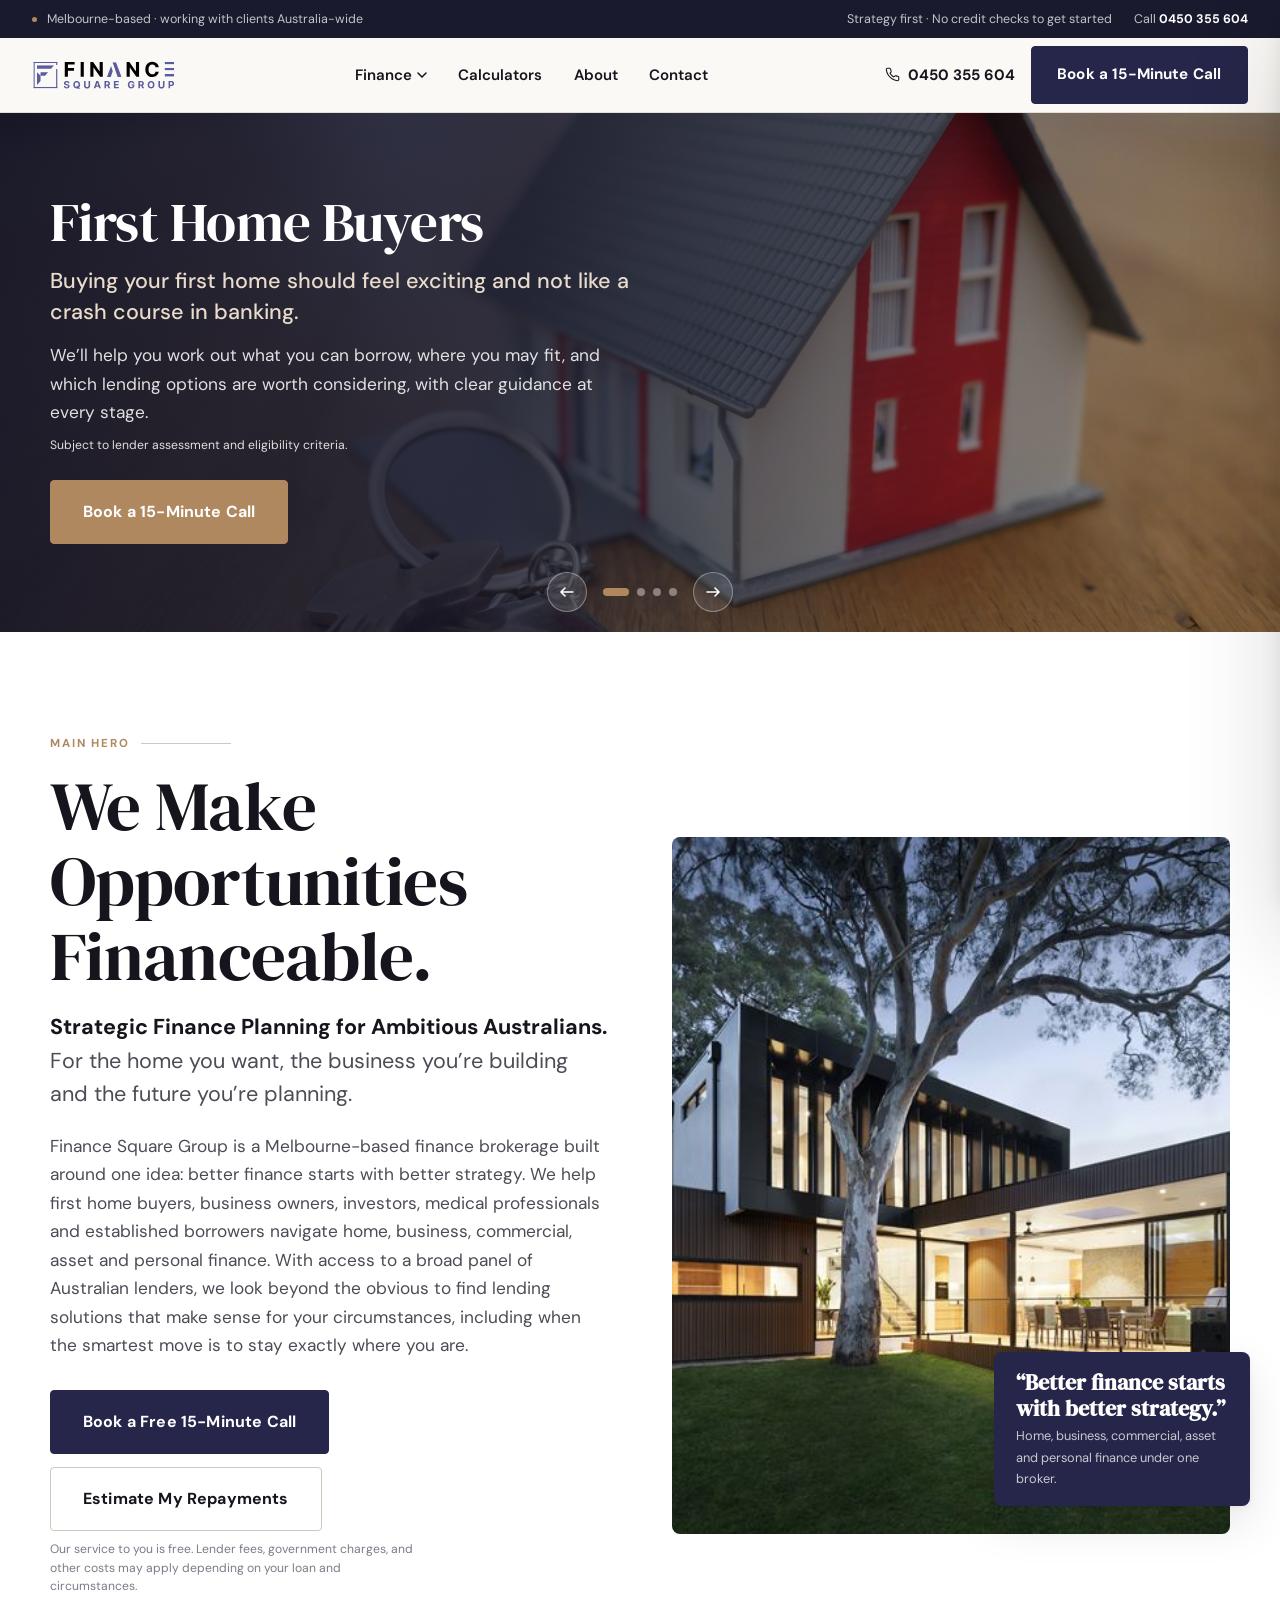
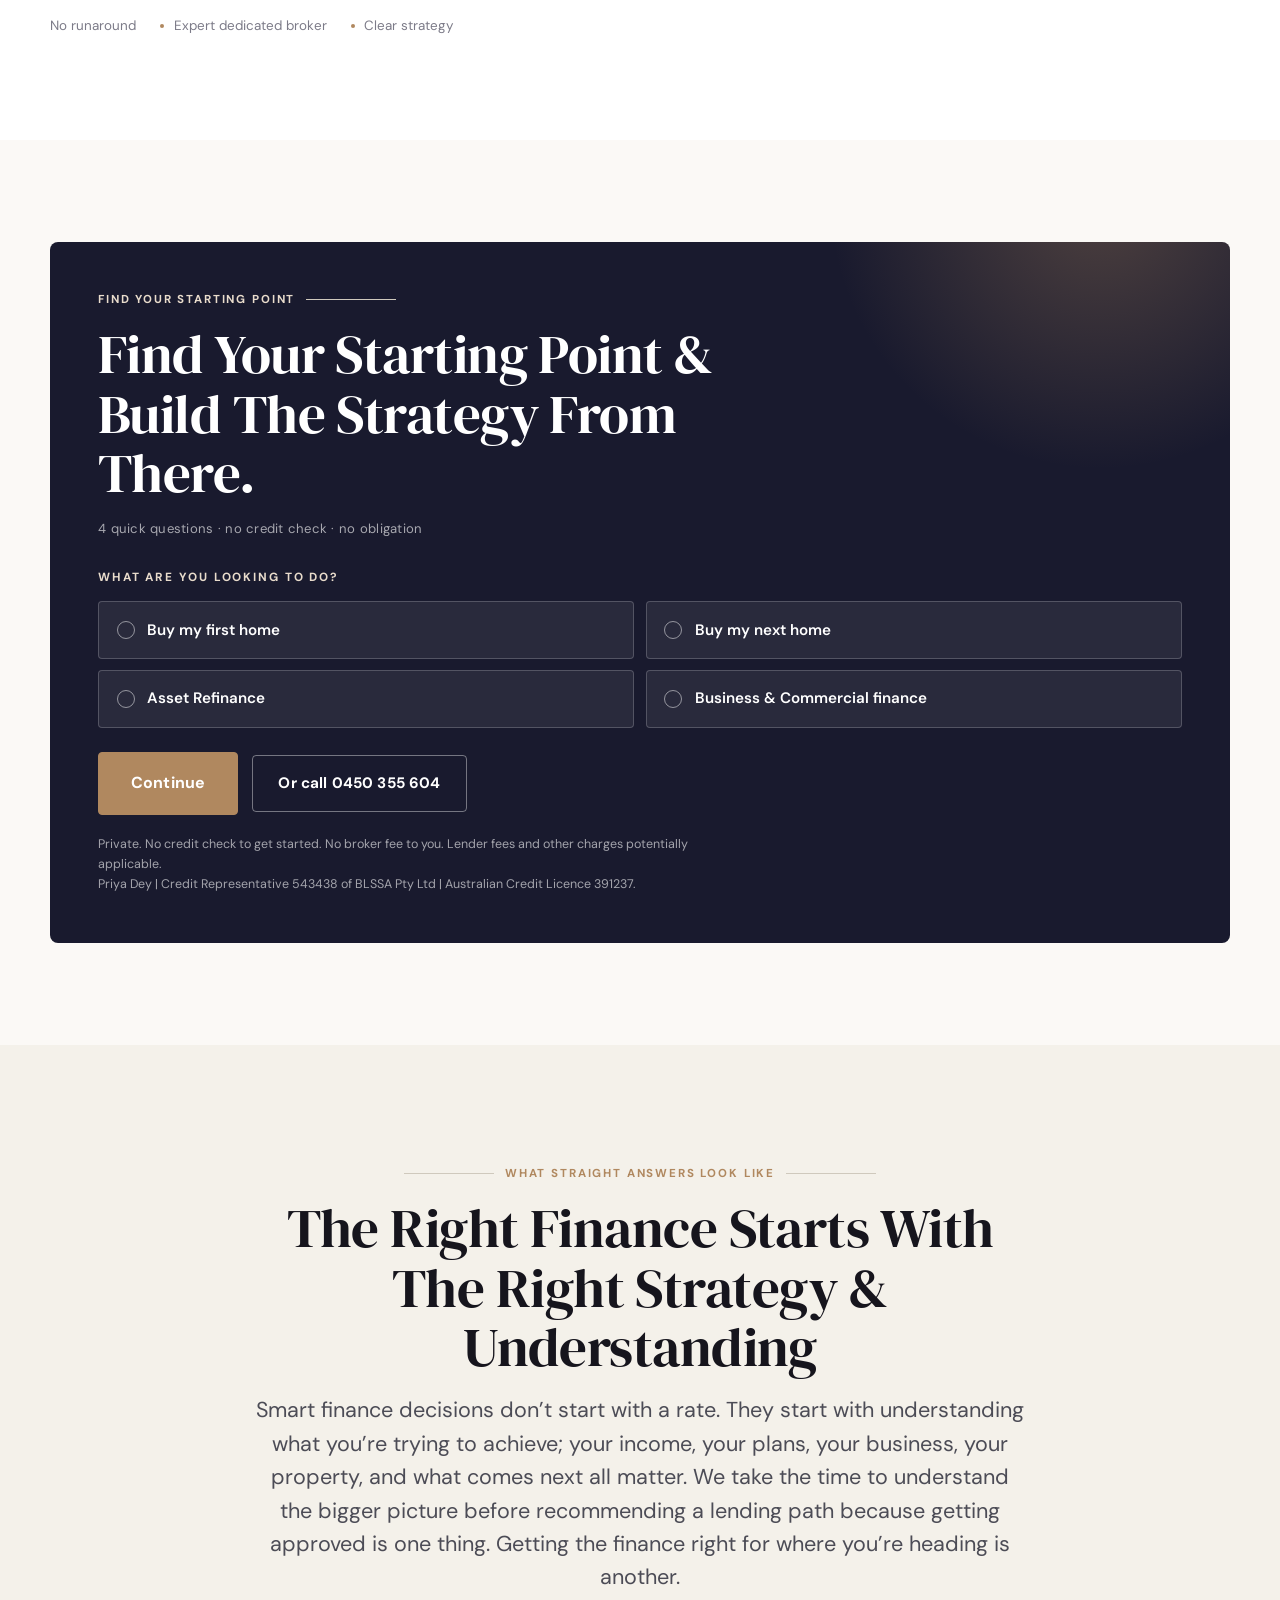
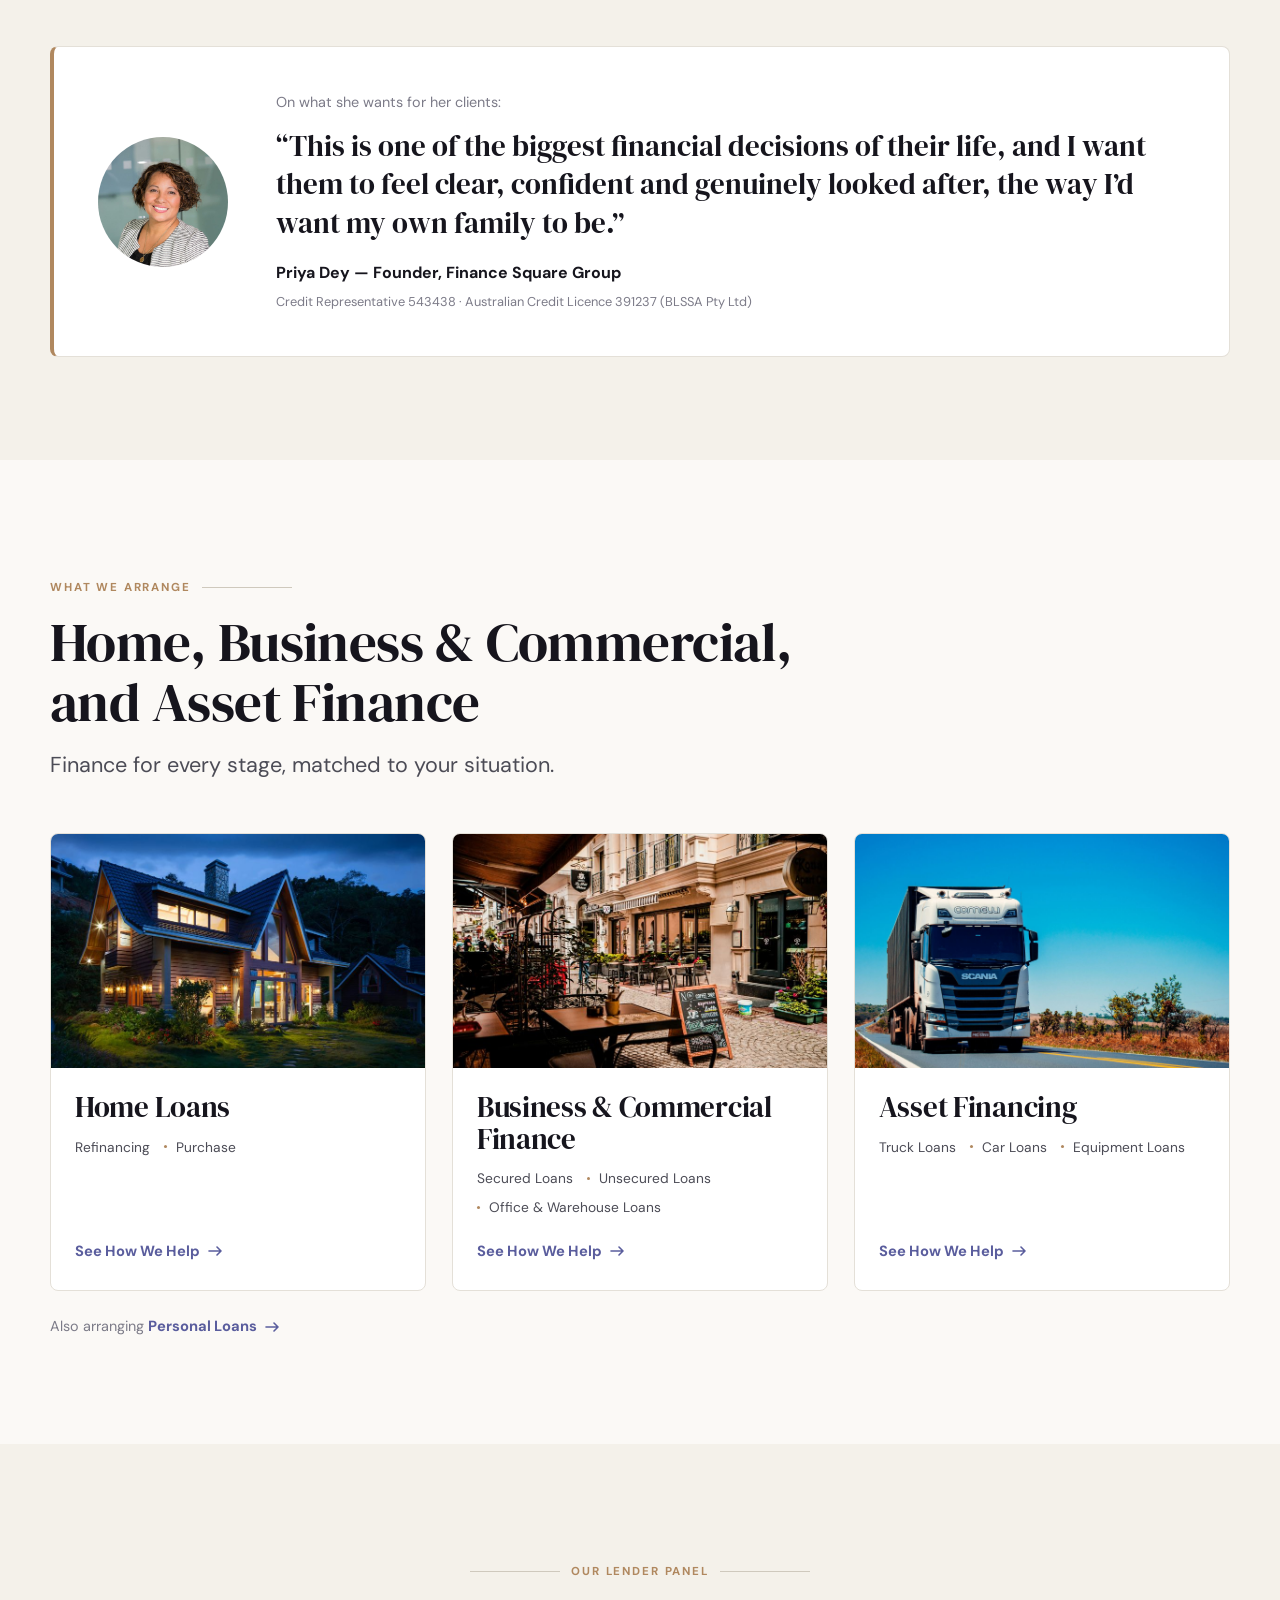
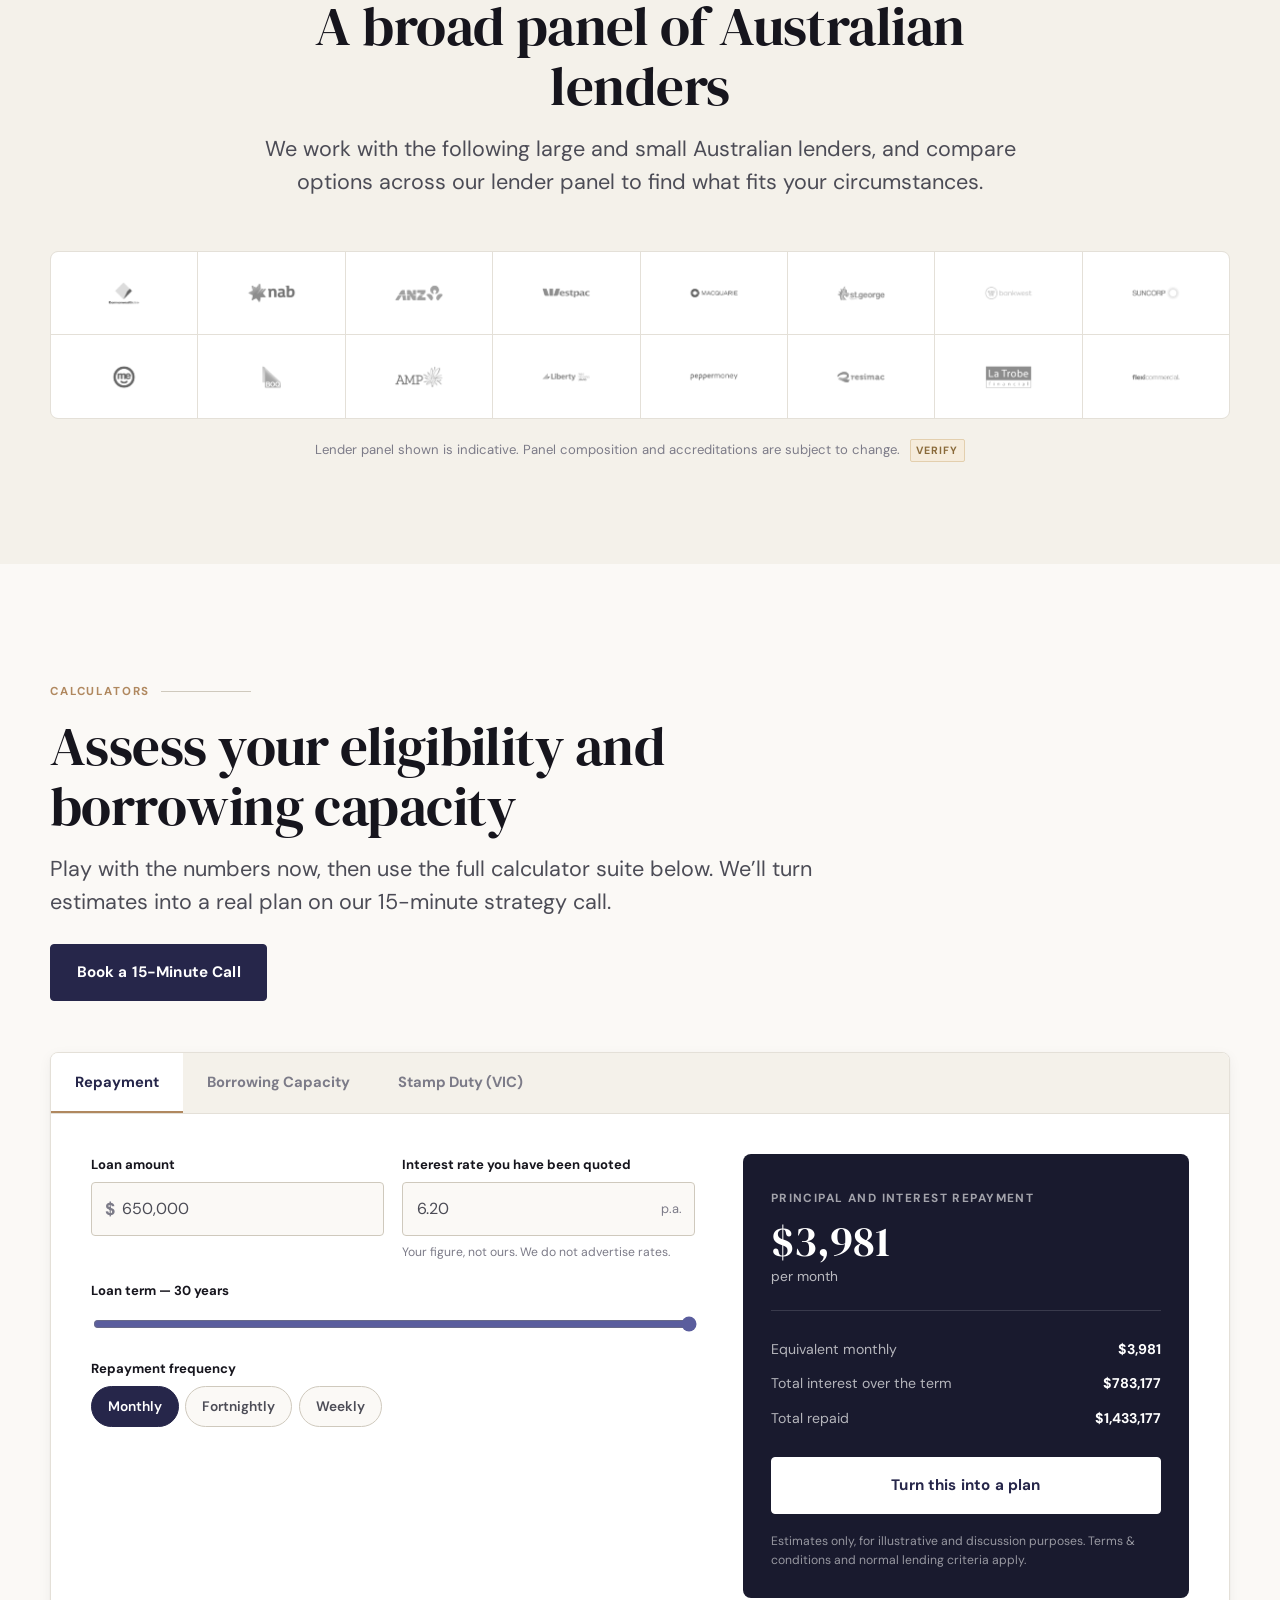
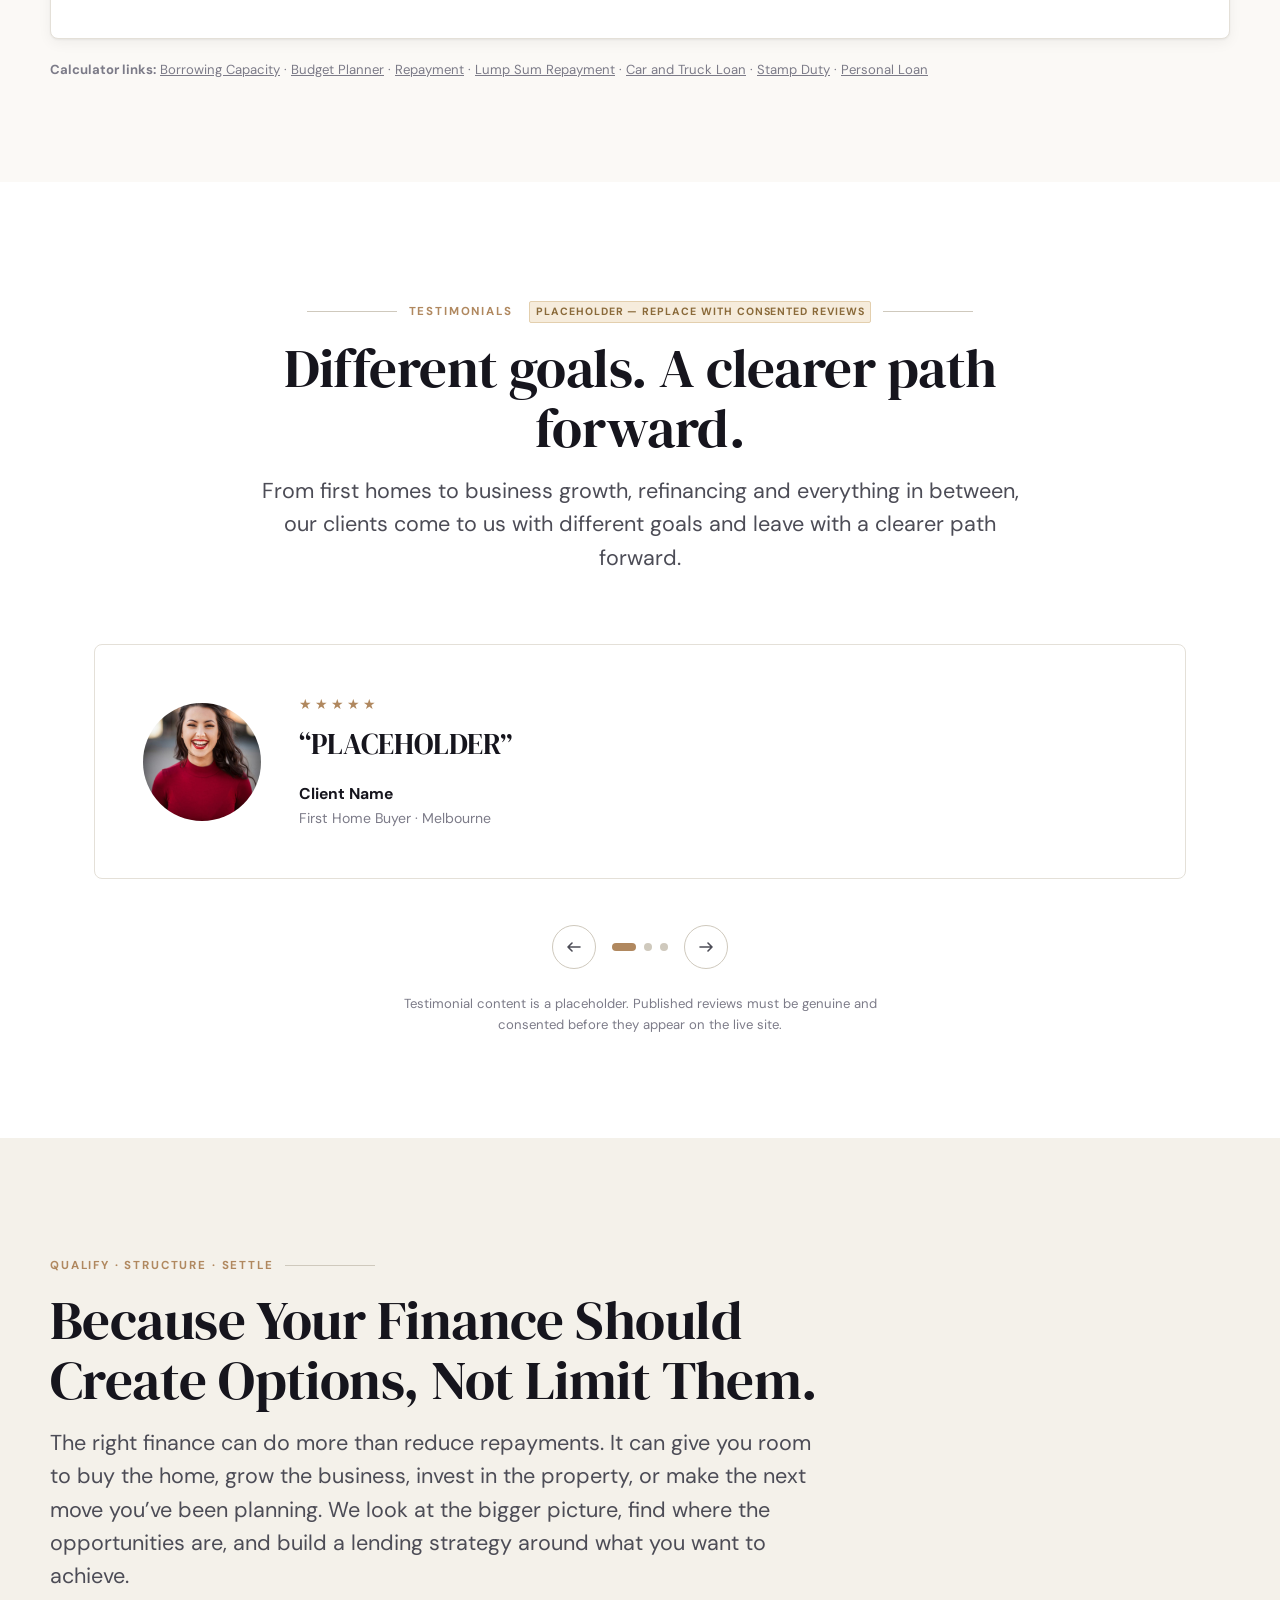
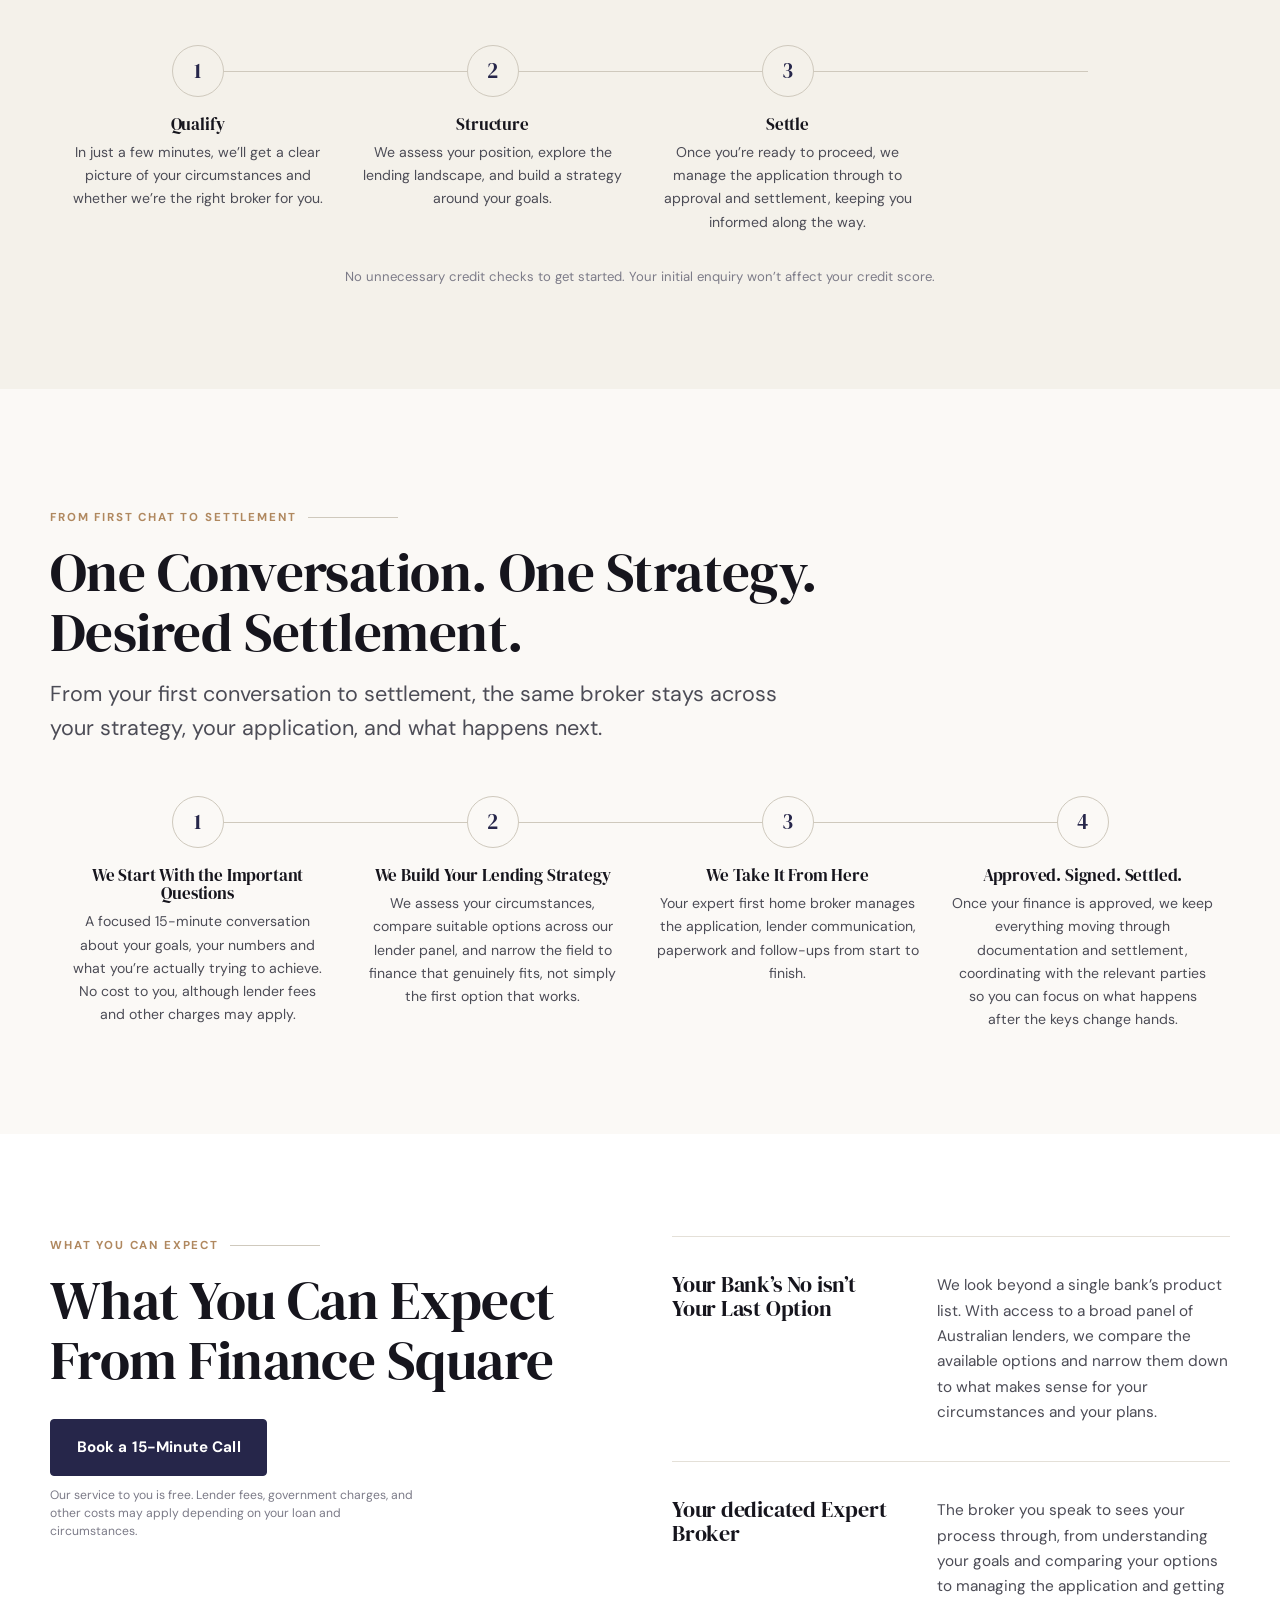
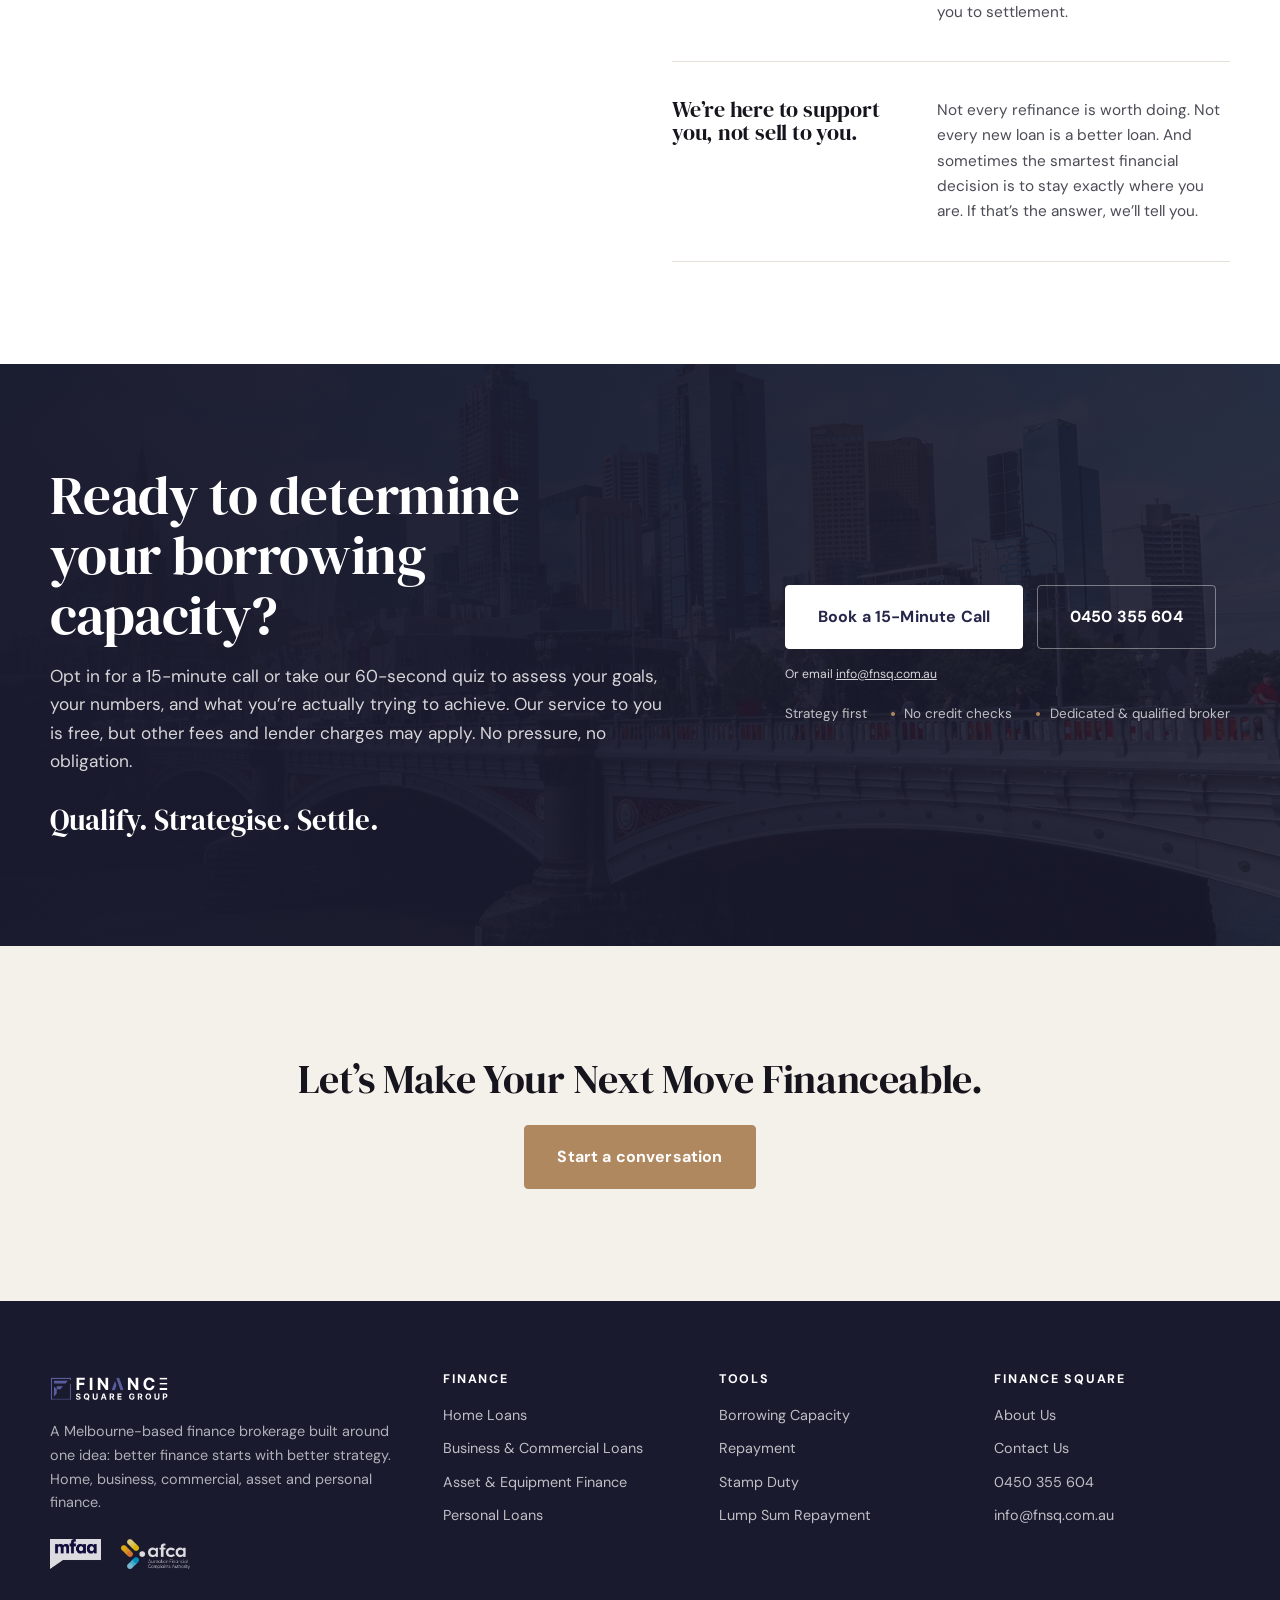
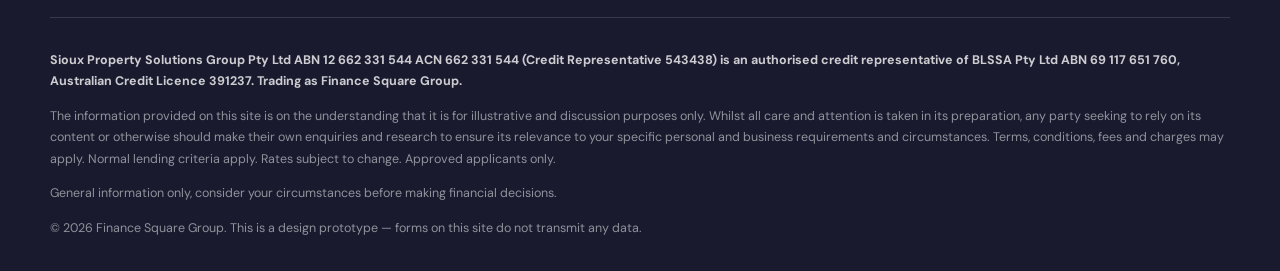
==== commit ccc268b2: "Apply approved FNSQ copy deck across all seven pages Content taken from "FNSQ Website Content Rewrit" ====
--- a/index.html
+++ b/index.html
@@ -3,8 +3,9 @@
 <head>
 <meta charset="utf-8">
 <meta name="viewport" content="width=device-width, initial-scale=1">
-<title>Finance Square Group | Melbourne mortgage and finance brokers</title>
-<meta name="description" content="Finance Square Group is a Melbourne mortgage and finance broking practice. Home loans, refinancing, investment and business lending compared across a panel of Australian lenders.">
+<title>Finance Square Group | Strategy-First Finance Brokers, Australia</title>
+<meta name="description" content="Finance Square Group builds lending strategy for self-employed borrowers, investors, medical professionals and business owners. Banks don't understand. Handling complex finances. Not a rate site.">
+<meta name="keywords" content="strategy-first mortgage broker Australia, finance broker for self-employed, complex borrower finance, small business and asset finance broker, finance broker for first home buyers">
 <link rel="preconnect" href="https://fonts.googleapis.com">
 <link rel="preconnect" href="https://fonts.gstatic.com" crossorigin>
 <link href="https://fonts.googleapis.com/css2?family=DM+Sans:wght@400;500;600;700;800&family=DM+Serif+Display&display=swap" rel="stylesheet">
@@ -19,11 +20,11 @@
   <div class="wrap-wide">
     <div class="utility-left">
       <span class="dot" aria-hidden="true"></span>
-      <span>Melbourne&rsquo;s south-east &middot; appointments in person, by phone or online</span>
+      <span>Melbourne-based &middot; working with clients Australia-wide</span>
     </div>
     <div class="utility-right">
-      <span class="hide-md">We must by law put your interests first</span>
-      <span class="tel">Call <a href="tel:+61495040500">0495 040 500</a></span>
+      <span class="hide-md">Strategy first &middot; No credit checks to get started</span>
+      <span class="tel">Call <a href="tel:+61450355604">0450 355 604</a></span>
     </div>
   </div>
 </div>
@@ -38,18 +39,16 @@
 
       <ul class="nav-main">
         <li>
-          <button class="navlink" type="button" data-mega-trigger aria-expanded="false" aria-controls="megaLoans">
-            Home loans
+          <button class="navlink" type="button" data-mega-trigger aria-expanded="false" aria-controls="megaFinance">
+            Finance
             <svg class="chev" width="10" height="6" viewBox="0 0 10 6" fill="none" aria-hidden="true"><path d="M1 1l4 4 4-4" stroke="currentColor" stroke-width="1.5" stroke-linecap="round"/></svg>
           </button>
-          <div class="mega" id="megaLoans">
-            <a class="mega-item" href="home-loans.html"><strong>Buying your first home</strong><span>Deposit, grants, guarantors and what lenders actually check.</span></a>
-            <a class="mega-item" href="home-loans.html"><strong>Refinancing</strong><span>What switching costs, and when the numbers do not justify it.</span></a>
-            <a class="mega-item" href="home-loans.html"><strong>Investment lending</strong><span>Structure, offset and redraw, and holding more than one property.</span></a>
-            <a class="mega-item" href="home-loans.html"><strong>Self-employed</strong><span>Two years of returns, one year, or alternative documentation.</span></a>
-            <a class="mega-item" href="home-loans.html"><strong>Construction &amp; renovation</strong><span>Progress draws, valuations and builder requirements.</span></a>
-            <a class="mega-item" href="home-loans.html"><strong>Business &amp; asset finance</strong><span>Vehicles, equipment, commercial property and working capital.</span></a>
-            <p class="mega-foot">Not sure which one you are? <a class="arrowlink" href="contact.html">Start with a 15-minute call</a> &mdash; our service to you is free, but other fees and lender charges may apply.</p>
+          <div class="mega" id="megaFinance">
+            <a class="mega-item" href="home-loans.html"><strong>Home Loans</strong><span>First home buyers, property investors and self-employed professionals.</span></a>
+            <a class="mega-item" href="business-commercial-loans.html"><strong>Business &amp; Commercial Loans</strong><span>Secured and unsecured business finance, office and warehouse loans.</span></a>
+            <a class="mega-item" href="asset-equipment-finance.html"><strong>Asset &amp; Equipment Finance</strong><span>Truck loans, car loans and equipment loans across every industry.</span></a>
+            <a class="mega-item" href="personal-loans.html"><strong>Personal Loans</strong><span>Structured so it still protects your next mortgage or business loan.</span></a>
+            <p class="mega-foot">Not sure which one you need? <a class="arrowlink" href="contact.html">Book a 15-minute call</a> &mdash; our service to you is free, but other fees and lender charges may apply.</p>
           </div>
         </li>
         <li><a class="navlink" href="calculators.html">Calculators</a></li>
@@ -58,11 +57,11 @@
       </ul>
 
       <div class="nav-cta">
-        <a class="nav-tel" href="tel:+61495040500">
+        <a class="nav-tel" href="tel:+61450355604">
           <svg width="15" height="15" viewBox="0 0 24 24" fill="none" aria-hidden="true"><path d="M22 16.9v3a2 2 0 01-2.2 2 19.8 19.8 0 01-8.6-3.1 19.5 19.5 0 01-6-6A19.8 19.8 0 012.1 4.2 2 2 0 014.1 2h3a2 2 0 012 1.7c.1 1 .4 1.9.7 2.8a2 2 0 01-.5 2.1L8.1 9.9a16 16 0 006 6l1.3-1.2a2 2 0 012.1-.5c.9.3 1.8.6 2.8.7a2 2 0 011.7 2z" stroke="currentColor" stroke-width="1.7" stroke-linejoin="round"/></svg>
-          <span class="telnum">0495 040 500</span>
+          <span class="telnum">0450 355 604</span>
         </a>
-        <a class="btn" href="contact.html">Book a free 15-minute call</a>
+        <a class="btn" href="contact.html">Book a 15-Minute Call</a>
         <button class="burger" id="burger" type="button" aria-expanded="false" aria-controls="drawer" aria-label="Open menu"><span></span></button>
       </div>
     </div>
@@ -77,203 +76,226 @@
   </div>
   <nav>
     <a href="index.html">Home</a>
-    <a href="home-loans.html">Home loans</a>
-    <a class="sub" href="home-loans.html#first-home">First home buyers</a>
-    <a class="sub" href="home-loans.html#refinance">Refinancing</a>
-    <a class="sub" href="home-loans.html#invest">Investment lending</a>
-    <a class="sub" href="home-loans.html#self-employed">Self-employed</a>
-    <a class="sub" href="home-loans.html#business">Business &amp; asset finance</a>
+    <a href="home-loans.html">Home Loans</a>
+    <a href="business-commercial-loans.html">Business &amp; Commercial Loans</a>
+    <a href="asset-equipment-finance.html">Asset &amp; Equipment Finance</a>
+    <a href="personal-loans.html">Personal Loans</a>
     <a href="calculators.html">Calculators</a>
     <a href="about.html">About</a>
     <a href="contact.html">Contact</a>
   </nav>
   <div class="drawer-foot">
-    <a class="btn btn--block" href="contact.html">Book a free 15-minute call</a>
-    <p class="freenote">Our service to you is free, but other fees and lender charges may apply.</p>
-    <p class="fineprint" style="margin-top:1rem">Call <a href="tel:+61495040500" style="color:inherit"><strong>0495&nbsp;040&nbsp;500</strong></a></p>
+    <a class="btn btn--block" href="contact.html">Book a 15-Minute Call</a>
+    <p class="freenote">Our service to you is free. Lender fees, government charges, and other costs may apply depending on your loan and circumstances.</p>
+    <p class="fineprint" style="margin-top:1rem">Call <a href="tel:+61450355604" style="color:inherit"><strong>0450&nbsp;355&nbsp;604</strong></a> &middot; <a href="mailto:info@fnsq.com.au" style="color:inherit">info@fnsq.com.au</a></p>
   </div>
 </aside>
 
 <main id="main">
 
-  <!-- ============================ HERO =============================== -->
-  <section class="hero" data-hero>
-    <div class="hero-media">
-      <img src="assets/img/home-hero-1600.jpg"
-           srcset="assets/img/home-hero-800.jpg 800w, assets/img/home-hero-1600.jpg 1600w, assets/img/home-hero-4k.jpg 3840w"
-           sizes="100vw" alt="A contemporary Melbourne home at dusk" fetchpriority="high" width="3840" height="2560">
-    </div>
-    <div class="wrap">
-      <div class="hero-inner">
-        <span class="hero-flag"><span class="dot" aria-hidden="true"></span> <b>Established Melbourne practice</b><span class="flag-tail"> &middot; home, business and asset finance</span></span>
-        <h1>The right loan, chosen from a panel of <em>Australian lenders</em>.</h1>
-        <p class="lede">Finance Square Group is a Melbourne mortgage and finance broking practice. We compare your options across our lender panel, explain the trade-offs in plain English, and stay with the file through to settlement.</p>
-        <div class="btn-row">
-          <a class="btn btn--tan btn--lg" href="contact.html">Book a free 15-minute call</a>
-          <a class="btn btn--ghostDark btn--lg" href="calculators.html">Use the calculators</a>
-        </div>
-        <p class="freenote freenote--dark">Our service to you is free, but other fees and lender charges may apply.</p>
-
-        <div class="hero-badges">
-          <img src="assets/brand/fnsq-badge-mfaa.png" alt="Member, Mortgage and Finance Association of Australia">
-          <img src="assets/brand/fnsq-badge-afca.png" alt="Member, Australian Financial Complaints Authority">
-          <span class="bsep" aria-hidden="true"></span>
-          <span class="btext">Priya Dey, Credit Representative 543438 of BLSSA Pty Ltd, Australian Credit Licence 391237</span>
-        </div>
-      </div>
-    </div>
-  </section>
-
-  <!-- ==================== FLOATING ESTIMATOR CARD ==================== -->
-  <div class="wrap hero-card-wrap">
-    <div class="hero-card">
-      <div>
-        <p class="eyebrow">Start with a number</p>
-        <h2>What could you borrow?</h2>
-        <p class="small" style="margin-top:.6rem;max-width:42ch">Two questions, no credit check, nothing recorded. It is a starting range, not an approval &mdash; but it is a far better place to begin than a rate table.</p>
-        <a class="arrowlink" href="calculators.html" style="margin-top:1rem">
-          Open the full calculators
-          <svg width="14" height="10" viewBox="0 0 14 10" fill="none" aria-hidden="true"><path d="M9 1l4 4-4 4M13 5H1" stroke="currentColor" stroke-width="1.6" stroke-linecap="round" stroke-linejoin="round"/></svg>
+  <!-- ====================== HERO SLIDER (4 slides) ==================== -->
+  <section class="hslider" id="hslider" data-hero aria-roledescription="carousel" aria-label="What we help with">
+    <!-- Slide 1 -->
+    <article class="hslide" data-on="true" data-label="First Home Buyers" aria-hidden="false">
+      <div class="hslide-media">
+        <img src="assets/img/keys-1600.jpg" srcset="assets/img/keys-800.jpg 800w, assets/img/keys-1600.jpg 1600w, assets/img/keys-4k.jpg 3840w" sizes="100vw" alt="House keys resting on a table" fetchpriority="high" width="3840" height="2883">
+      </div>
+      <div class="wrap">
+        <div class="hslide-inner">
+          <h2>First Home Buyers</h2>
+          <p class="sub">Buying your first home should feel exciting and not like a crash course in banking.</p>
+          <p>We&rsquo;ll help you work out what you can borrow, where you may fit, and which lending options are worth considering, with clear guidance at every stage.</p>
+          <p class="freenote freenote--dark">Subject to lender assessment and eligibility criteria.</p>
+          <div class="btn-row"><a class="btn btn--tan btn--lg" href="contact.html">Book a 15-Minute Call</a></div>
+        </div>
+      </div>
+    </article>
+
+    <!-- Slide 2 -->
+    <article class="hslide" data-label="Refinancing" aria-hidden="true">
+      <div class="hslide-media">
+        <img src="assets/img/interior-neutral-1600.jpg" srcset="assets/img/interior-neutral-800.jpg 800w, assets/img/interior-neutral-1600.jpg 1600w" sizes="100vw" alt="A calm, neutral living room" loading="lazy" width="3840" height="2880">
+      </div>
+      <div class="wrap">
+        <div class="hslide-inner">
+          <h2>Refinancing</h2>
+          <p class="sub">Your current loan might not suit your current needs.</p>
+          <p>We look at what you have, what&rsquo;s changed, and what&rsquo;s available now, then give you a clear answer on whether refinancing genuinely puts you in a better position.</p>
+          <p class="freenote freenote--dark">Subject to lender assessment and eligibility criteria.</p>
+          <div class="btn-row"><a class="btn btn--tan btn--lg" href="contact.html">Book a 15-Minute Call</a></div>
+        </div>
+      </div>
+    </article>
+
+    <!-- Slide 3 -->
+    <article class="hslide" data-label="Business and Asset Finance" aria-hidden="true">
+      <div class="hslide-media">
+        <img src="assets/img/truck-1600.jpg" srcset="assets/img/truck-800.jpg 800w, assets/img/truck-1600.jpg 1600w" sizes="100vw" alt="A prime mover on an Australian highway" loading="lazy" width="3840" height="2560">
+      </div>
+      <div class="wrap">
+        <div class="hslide-inner">
+          <h2>Business &amp; Asset Finance</h2>
+          <p class="sub">Growing your business, or ready to buy the equipment for it?</p>
+          <p>Your business doesn&rsquo;t run on a standard template, so your finance shouldn&rsquo;t either. We assess your goals, circumstances, and available lending options to help structure finance for what comes next.</p>
+          <p class="freenote freenote--dark">Subject to lender assessment and eligibility criteria.</p>
+          <div class="btn-row"><a class="btn btn--tan btn--lg" href="contact.html">Book a 15-Minute Call</a></div>
+        </div>
+      </div>
+    </article>
+
+    <!-- Slide 4 -->
+    <article class="hslide" data-label="Specialised Mortgage Broker" aria-hidden="true">
+      <div class="hslide-media">
+        <img src="assets/img/meeting-1600.jpg" srcset="assets/img/meeting-800.jpg 800w, assets/img/meeting-1600.jpg 1600w" sizes="100vw" alt="A broker meeting around a table" loading="lazy" width="3840" height="2520">
+      </div>
+      <div class="wrap">
+        <div class="hslide-inner">
+          <h2>Specialised Mortgage Broker</h2>
+          <p class="sub">One person in your corner, from first conversation to settlement.</p>
+          <p>Your application doesn&rsquo;t get passed from desk to desk. Your expert first home broker stays with you throughout the process, keeping your strategy and your finances moving in the same direction.</p>
+          <div class="btn-row"><a class="btn btn--tan btn--lg" href="contact.html">Book a 15-Minute Call</a></div>
+        </div>
+      </div>
+    </article>
+
+    <div class="hnav">
+      <button class="hbtn" type="button" data-hprev aria-label="Previous slide"><svg width="14" height="10" viewBox="0 0 14 10" fill="none" aria-hidden="true"><path d="M5 1L1 5l4 4M1 5h12" stroke="currentColor" stroke-width="1.6" stroke-linecap="round" stroke-linejoin="round"/></svg></button>
+      <div class="hdots"></div>
+      <button class="hbtn" type="button" data-hnext aria-label="Next slide"><svg width="14" height="10" viewBox="0 0 14 10" fill="none" aria-hidden="true"><path d="M9 1l4 4-4 4M13 5H1" stroke="currentColor" stroke-width="1.6" stroke-linecap="round" stroke-linejoin="round"/></svg></button>
+    </div>
+  </section>
+
+  <!-- ============================ MAIN HERO =========================== -->
+  <section class="section section--white">
+    <div class="wrap">
+      <div class="split">
+        <div>
+          <p class="eyebrow">Main hero</p>
+          <h1>We Make Opportunities Financeable.</h1>
+          <p class="lede" style="margin-top:1.1rem"><strong style="color:var(--ink)">Strategic Finance Planning for Ambitious Australians.</strong><br>For the home you want, the business you&rsquo;re building and the future you&rsquo;re planning.</p>
+          <p style="margin-top:1.25rem">Finance Square Group is a Melbourne-based finance brokerage built around one idea: better finance starts with better strategy. We help first home buyers, business owners, investors, medical professionals and established borrowers navigate home, business, commercial, asset and personal finance. With access to a broad panel of Australian lenders, we look beyond the obvious to find lending solutions that make sense for your circumstances, including when the smartest move is to stay exactly where you are.</p>
+          <div class="btn-row" style="margin-top:1.9rem">
+            <a class="btn btn--lg" href="contact.html">Book a Free 15-Minute Call</a>
+            <a class="btn btn--ghost btn--lg" href="#calculators">Estimate My Repayments</a>
+          </div>
+          <p class="freenote">Our service to you is free. Lender fees, government charges, and other costs may apply depending on your loan and circumstances.</p>
+          <div class="trustline">
+            <span>No runaround</span><span>Expert dedicated broker</span><span>Clear strategy</span>
+          </div>
+        </div>
+        <div class="split-media reveal">
+          <img src="assets/img/home-hero-1600.jpg" srcset="assets/img/home-hero-800.jpg 800w, assets/img/home-hero-1600.jpg 1600w" sizes="(max-width:880px) 100vw, 46vw" alt="A contemporary Australian home" loading="lazy" width="3840" height="2560">
+          <div class="stamp">
+            <b>&ldquo;Better finance starts with better strategy.&rdquo;</b>
+            <span>Home, business, commercial, asset and personal finance under one broker.</span>
+          </div>
+        </div>
+      </div>
+    </div>
+  </section>
+
+  <!-- ======================= FIND YOUR STARTING POINT ================= -->
+  <section class="section">
+    <div class="wrap">
+      <div class="starter" id="starter">
+        <p class="eyebrow" style="color:var(--tan-soft)">Find your starting point</p>
+        <h2>Find Your Starting Point &amp; Build The Strategy From There.</h2>
+        <p class="meta">4 quick questions &middot; no credit check &middot; no obligation</p>
+
+        <span class="qlabel" id="starterQ">What are you looking to do?</span>
+        <div class="starter-opts" role="radiogroup" aria-labelledby="starterQ">
+          <button class="sopt" type="button" role="radio" aria-checked="false" data-goal="Buy my first home">
+            <span class="tick" aria-hidden="true"><svg width="10" height="8" viewBox="0 0 12 10" fill="none"><path d="M1 5l3.5 3.5L11 1.5" stroke="currentColor" stroke-width="2.2" stroke-linecap="round" stroke-linejoin="round"/></svg></span>
+            Buy my first home
+          </button>
+          <button class="sopt" type="button" role="radio" aria-checked="false" data-goal="Buy my next home">
+            <span class="tick" aria-hidden="true"><svg width="10" height="8" viewBox="0 0 12 10" fill="none"><path d="M1 5l3.5 3.5L11 1.5" stroke="currentColor" stroke-width="2.2" stroke-linecap="round" stroke-linejoin="round"/></svg></span>
+            Buy my next home
+          </button>
+          <button class="sopt" type="button" role="radio" aria-checked="false" data-goal="Asset Refinance">
+            <span class="tick" aria-hidden="true"><svg width="10" height="8" viewBox="0 0 12 10" fill="none"><path d="M1 5l3.5 3.5L11 1.5" stroke="currentColor" stroke-width="2.2" stroke-linecap="round" stroke-linejoin="round"/></svg></span>
+            Asset Refinance
+          </button>
+          <button class="sopt" type="button" role="radio" aria-checked="false" data-goal="Business &amp; Commercial finance">
+            <span class="tick" aria-hidden="true"><svg width="10" height="8" viewBox="0 0 12 10" fill="none"><path d="M1 5l3.5 3.5L11 1.5" stroke="currentColor" stroke-width="2.2" stroke-linecap="round" stroke-linejoin="round"/></svg></span>
+            Business &amp; Commercial finance
+          </button>
+        </div>
+
+        <div class="go">
+          <a class="btn btn--tan btn--lg" href="contact.html#book" data-starter-go>Continue</a>
+          <a class="btn btn--ghostDark" href="tel:+61450355604">Or call 0450 355 604</a>
+        </div>
+
+        <p class="disc">Private. No credit check to get started. No broker fee to you. Lender fees and other charges potentially applicable.<br>
+        Priya Dey | Credit Representative 543438 of BLSSA Pty Ltd | Australian Credit Licence 391237.</p>
+      </div>
+    </div>
+  </section>
+
+  <!-- ================= THE RIGHT FINANCE STARTS WITH STRATEGY ========= -->
+  <section class="section section--paper2">
+    <div class="wrap">
+      <div class="section-head center">
+        <p class="eyebrow eyebrow--center">What straight answers look like</p>
+        <h2>The Right Finance Starts With The Right Strategy &amp; Understanding</h2>
+        <p class="lede" style="margin-inline:auto">Smart finance decisions don&rsquo;t start with a rate. They start with understanding what you&rsquo;re trying to achieve; your income, your plans, your business, your property, and what comes next all matter. We take the time to understand the bigger picture before recommending a lending path because getting approved is one thing. Getting the finance right for where you&rsquo;re heading is another.</p>
+      </div>
+
+      <!-- FOUNDER QUOTE -->
+      <div class="founder reveal">
+        <img src="assets/img/broker-priya-800.jpg" alt="Priya Dey, Founder of Finance Square Group" loading="lazy" width="2160" height="3240">
+        <div>
+          <p class="small" style="margin-bottom:.8rem">On what she wants for her clients:</p>
+          <blockquote>&ldquo;This is one of the biggest financial decisions of their life, and I want them to feel clear, confident and genuinely looked after, the way I&rsquo;d want my own family to be.&rdquo;</blockquote>
+          <p class="who">
+            <b>Priya Dey &mdash; Founder, Finance Square Group</b>
+            <span class="lic">Credit Representative 543438 &middot; Australian Credit Licence 391237 (BLSSA Pty Ltd)</span>
+          </p>
+        </div>
+      </div>
+    </div>
+  </section>
+
+  <!-- ========================= PRODUCT TILES ========================== -->
+  <section class="section">
+    <div class="wrap">
+      <div class="section-head">
+        <p class="eyebrow">What we arrange</p>
+        <h2>Home, Business &amp; Commercial, and Asset Finance</h2>
+        <p class="lede">Finance for every stage, matched to your situation.</p>
+      </div>
+
+      <div class="tiles">
+        <a class="tile reveal" href="home-loans.html">
+          <div class="tile-media"><img src="assets/img/home-dusk-800.jpg" srcset="assets/img/home-dusk-800.jpg 800w, assets/img/home-dusk-1600.jpg 1600w" sizes="(max-width:900px) 100vw, 33vw" alt="A home lit at dusk" loading="lazy" width="1600" height="1067"></div>
+          <div class="tile-body">
+            <h3>Home Loans</h3>
+            <p class="tile-tags"><span>Refinancing</span><span>Purchase</span></p>
+            <span class="arrowlink">See How We Help <svg width="14" height="10" viewBox="0 0 14 10" fill="none" aria-hidden="true"><path d="M9 1l4 4-4 4M13 5H1" stroke="currentColor" stroke-width="1.6" stroke-linecap="round" stroke-linejoin="round"/></svg></span>
+          </div>
         </a>
-      </div>
-      <div>
-        <div class="mini-fields">
-          <div class="field">
-            <label for="hmIncome">Household income before tax</label>
-            <div class="prefix"><input class="control" id="hmIncome" data-money type="text" inputmode="numeric" value="145,000"></div>
-          </div>
-          <div class="field">
-            <label for="hmDeposit">Deposit or equity</label>
-            <div class="prefix"><input class="control" id="hmDeposit" data-money type="text" inputmode="numeric" value="120,000"></div>
-          </div>
-        </div>
-        <div class="mini-out">
-          <span class="lbl">Indicative range</span>
-          <span class="val" id="hmOut">&mdash;</span>
-        </div>
-        <p class="fineprint" id="hmSub" style="margin-top:.7rem"></p>
-      </div>
-    </div>
-  </div>
-
-  <!-- ========================== TRUST BAR ============================ -->
-  <section class="trustbar section--tight" style="padding-block:0;margin-top:var(--section)">
-    <div class="wrap-wide">
-      <ul>
-        <li><span class="k">22</span><span class="v">Lenders on our panel <span class="verify">verify</span></span></li>
-        <li><span class="k">MFAA</span><span class="v">Member of the Mortgage and Finance Association of Australia</span></li>
-        <li><span class="k">AFCA</span><span class="v">External dispute resolution you can escalate to, free of charge</span></li>
-        <li><span class="k">One broker</span><span class="v">Priya Dey handles your file from first call to settlement</span></li>
-      </ul>
-    </div>
-  </section>
-
-  <!-- =========================== PRODUCTS ============================ -->
-  <section class="section">
-    <div class="wrap">
-      <div class="section-head">
-        <p class="eyebrow">What we do</p>
-        <h2>Six situations we see most weeks</h2>
-        <p class="lede">Most people arrive with a situation, not a product. Start where you actually are.</p>
-      </div>
-
-      <div class="grid grid-3">
-        <a class="pcard reveal" href="home-loans.html#first-home">
-          <div class="pcard-media"><img src="assets/img/keys-800.jpg" srcset="assets/img/keys-800.jpg 800w, assets/img/keys-1600.jpg 1600w" sizes="(max-width:680px) 100vw, 33vw" alt="House keys on a table" loading="lazy" width="1600" height="1201"></div>
-          <div class="pcard-body">
-            <h3>Buying your first home</h3>
-            <p>Deposit size, guarantor options, grants and concessions, and the difference between what a calculator says and what a lender will actually approve.</p>
-            <span class="arrowlink">First home buyers <svg width="14" height="10" viewBox="0 0 14 10" fill="none" aria-hidden="true"><path d="M9 1l4 4-4 4M13 5H1" stroke="currentColor" stroke-width="1.6" stroke-linecap="round" stroke-linejoin="round"/></svg></span>
+
+        <a class="tile reveal" href="business-commercial-loans.html">
+          <div class="tile-media"><img src="assets/img/cafe-800.jpg" srcset="assets/img/cafe-800.jpg 800w, assets/img/cafe-1600.jpg 1600w" sizes="(max-width:900px) 100vw, 33vw" alt="A small business shopfront" loading="lazy" width="1600" height="1067"></div>
+          <div class="tile-body">
+            <h3>Business &amp; Commercial Finance</h3>
+            <p class="tile-tags"><span>Secured Loans</span><span>Unsecured Loans</span><span>Office &amp; Warehouse Loans</span></p>
+            <span class="arrowlink">See How We Help <svg width="14" height="10" viewBox="0 0 14 10" fill="none" aria-hidden="true"><path d="M9 1l4 4-4 4M13 5H1" stroke="currentColor" stroke-width="1.6" stroke-linecap="round" stroke-linejoin="round"/></svg></span>
           </div>
         </a>
 
-        <a class="pcard reveal" href="home-loans.html#refinance">
-          <div class="pcard-media"><img src="assets/img/interior-open-800.jpg" srcset="assets/img/interior-open-800.jpg 800w, assets/img/interior-open-1600.jpg 1600w" sizes="(max-width:680px) 100vw, 33vw" alt="Open plan living area of a modern home" loading="lazy" width="1600" height="1088"></div>
-          <div class="pcard-body">
-            <h3>Refinancing</h3>
-            <p>We work out the full cost of switching &mdash; discharge fees, a new valuation, lender charges &mdash; before we recommend it. Sometimes the answer is to stay put.</p>
-            <span class="arrowlink">Refinancing <svg width="14" height="10" viewBox="0 0 14 10" fill="none" aria-hidden="true"><path d="M9 1l4 4-4 4M13 5H1" stroke="currentColor" stroke-width="1.6" stroke-linecap="round" stroke-linejoin="round"/></svg></span>
+        <a class="tile reveal" href="asset-equipment-finance.html">
+          <div class="tile-media"><img src="assets/img/truck-800.jpg" srcset="assets/img/truck-800.jpg 800w, assets/img/truck-1600.jpg 1600w" sizes="(max-width:900px) 100vw, 33vw" alt="A truck on the highway" loading="lazy" width="1600" height="1067"></div>
+          <div class="tile-body">
+            <h3>Asset Financing</h3>
+            <p class="tile-tags"><span>Truck Loans</span><span>Car Loans</span><span>Equipment Loans</span></p>
+            <span class="arrowlink">See How We Help <svg width="14" height="10" viewBox="0 0 14 10" fill="none" aria-hidden="true"><path d="M9 1l4 4-4 4M13 5H1" stroke="currentColor" stroke-width="1.6" stroke-linecap="round" stroke-linejoin="round"/></svg></span>
           </div>
         </a>
-
-        <a class="pcard reveal" href="home-loans.html#invest">
-          <div class="pcard-media"><img src="assets/img/home-pool-800.jpg" srcset="assets/img/home-pool-800.jpg 800w, assets/img/home-pool-1600.jpg 1600w" sizes="(max-width:680px) 100vw, 33vw" alt="Modern investment property exterior" loading="lazy" width="1600" height="1067"></div>
-          <div class="pcard-body">
-            <h3>Investment lending</h3>
-            <p>Loan structure, offset versus redraw, interest-only periods, rental income treatment and avoiding cross-collateralisation across a portfolio.</p>
-            <span class="arrowlink">Investors <svg width="14" height="10" viewBox="0 0 14 10" fill="none" aria-hidden="true"><path d="M9 1l4 4-4 4M13 5H1" stroke="currentColor" stroke-width="1.6" stroke-linecap="round" stroke-linejoin="round"/></svg></span>
-          </div>
-        </a>
-
-        <a class="pcard reveal" href="home-loans.html#self-employed">
-          <div class="pcard-media"><img src="assets/img/cafe-800.jpg" srcset="assets/img/cafe-800.jpg 800w, assets/img/cafe-1600.jpg 1600w" sizes="(max-width:680px) 100vw, 33vw" alt="A small business shopfront" loading="lazy" width="1600" height="1067"></div>
-          <div class="pcard-body">
-            <h3>Self-employed</h3>
-            <p>Company, trust or sole trader. Two years of returns, one year, or alternative documentation &mdash; different lenders read your numbers very differently.</p>
-            <span class="arrowlink">Self-employed <svg width="14" height="10" viewBox="0 0 14 10" fill="none" aria-hidden="true"><path d="M9 1l4 4-4 4M13 5H1" stroke="currentColor" stroke-width="1.6" stroke-linecap="round" stroke-linejoin="round"/></svg></span>
-          </div>
-        </a>
-
-        <a class="pcard reveal" href="home-loans.html#business">
-          <div class="pcard-media"><img src="assets/img/truck-800.jpg" srcset="assets/img/truck-800.jpg 800w, assets/img/truck-1600.jpg 1600w" sizes="(max-width:680px) 100vw, 33vw" alt="A prime mover on a country highway" loading="lazy" width="1600" height="1067"></div>
-          <div class="pcard-body">
-            <h3>Business &amp; asset finance</h3>
-            <p>Vehicles, trucks, plant and equipment, working capital and commercial property. The same broker who arranges your home loan can arrange these.</p>
-            <span class="arrowlink">Business finance <svg width="14" height="10" viewBox="0 0 14 10" fill="none" aria-hidden="true"><path d="M9 1l4 4-4 4M13 5H1" stroke="currentColor" stroke-width="1.6" stroke-linecap="round" stroke-linejoin="round"/></svg></span>
-          </div>
-        </a>
-
-        <a class="pcard reveal" href="home-loans.html#construction">
-          <div class="pcard-media"><img src="assets/img/home-dusk-800.jpg" srcset="assets/img/home-dusk-800.jpg 800w, assets/img/home-dusk-1600.jpg 1600w" sizes="(max-width:680px) 100vw, 33vw" alt="A newly built home lit at dusk" loading="lazy" width="1600" height="1067"></div>
-          <div class="pcard-body">
-            <h3>Building or renovating</h3>
-            <p>Construction loans draw down in stages against a fixed-price build contract. We map the progress payments against your builder&rsquo;s schedule before you sign.</p>
-            <span class="arrowlink">Construction <svg width="14" height="10" viewBox="0 0 14 10" fill="none" aria-hidden="true"><path d="M9 1l4 4-4 4M13 5H1" stroke="currentColor" stroke-width="1.6" stroke-linecap="round" stroke-linejoin="round"/></svg></span>
-          </div>
-        </a>
-      </div>
-    </div>
-  </section>
-
-  <!-- ======================== WHY A BROKER =========================== -->
-  <section class="section section--white">
-    <div class="wrap">
-      <div class="split">
-        <div class="split-media reveal">
-          <img src="assets/img/meeting-1600.jpg" srcset="assets/img/meeting-800.jpg 800w, assets/img/meeting-1600.jpg 1600w" sizes="(max-width:880px) 100vw, 46vw" alt="A meeting around a table in a warm office" loading="lazy" width="1600" height="1050">
-          <div class="stamp">
-            <b>&ldquo;We must by law put your interests first.&rdquo;</b>
-            <span>The best interests duty applies to every credit assistance recommendation we make.</span>
-          </div>
-        </div>
-        <div>
-          <p class="eyebrow">Why use a broker at all</p>
-          <h2>A bank can only offer you a bank.</h2>
-          <p class="lede" style="margin-top:1rem">Going direct means one credit policy, one set of products and one answer. A broker compares a panel &mdash; and is legally required to act in your interests, not a lender&rsquo;s.</p>
-          <ul class="checklist">
-            <li>
-              <span class="tick" aria-hidden="true"><svg width="11" height="9" viewBox="0 0 12 10" fill="none"><path d="M1 5l3.5 3.5L11 1.5" stroke="currentColor" stroke-width="2" stroke-linecap="round" stroke-linejoin="round"/></svg></span>
-              <div><strong>One conversation, many credit policies</strong><span>The same application read by lenders who assess income, bonus, overtime and self-employment very differently.</span></div>
-            </li>
-            <li>
-              <span class="tick" aria-hidden="true"><svg width="11" height="9" viewBox="0 0 12 10" fill="none"><path d="M1 5l3.5 3.5L11 1.5" stroke="currentColor" stroke-width="2" stroke-linecap="round" stroke-linejoin="round"/></svg></span>
-              <div><strong>We tell you when not to move</strong><span>If switching costs more than it saves once discharge, valuation and lender fees are counted, we will say so and put it in writing.</span></div>
-            </li>
-            <li>
-              <span class="tick" aria-hidden="true"><svg width="11" height="9" viewBox="0 0 12 10" fill="none"><path d="M1 5l3.5 3.5L11 1.5" stroke="currentColor" stroke-width="2" stroke-linecap="round" stroke-linejoin="round"/></svg></span>
-              <div><strong>How we get paid, up front</strong><span>Lenders pay commission on settlement. You receive a written Credit Guide showing what we may be paid before you apply for anything.</span></div>
-            </li>
-            <li>
-              <span class="tick" aria-hidden="true"><svg width="11" height="9" viewBox="0 0 12 10" fill="none"><path d="M1 5l3.5 3.5L11 1.5" stroke="currentColor" stroke-width="2" stroke-linecap="round" stroke-linejoin="round"/></svg></span>
-              <div><strong>Somewhere to complain that is not us</strong><span>If we get it wrong, the Australian Financial Complaints Authority reviews it independently and at no cost to you.</span></div>
-            </li>
-          </ul>
-          <div class="btn-row" style="margin-top:2rem">
-            <a class="btn" href="about.html">How we work</a>
-            <a class="btn btn--ghost" href="contact.html">Ask a question</a>
-          </div>
-        </div>
-      </div>
+      </div>
+
+      <p class="small" style="margin-top:1.5rem">Also arranging <a class="arrowlink" href="personal-loans.html">Personal Loans <svg width="14" height="10" viewBox="0 0 14 10" fill="none" aria-hidden="true"><path d="M9 1l4 4-4 4M13 5H1" stroke="currentColor" stroke-width="1.6" stroke-linecap="round" stroke-linejoin="round"/></svg></a></p>
     </div>
   </section>
 
@@ -282,8 +304,8 @@
     <div class="wrap">
       <div class="section-head center">
         <p class="eyebrow eyebrow--center">Our lender panel</p>
-        <h2>Major banks, second tier and specialist lenders</h2>
-        <p class="lede" style="margin-inline:auto">Access to a panel is not the same as a recommendation. We shortlist the lenders whose credit policy actually fits your situation, then explain why the others were set aside.</p>
+        <h2>A broad panel of Australian lenders</h2>
+        <p class="lede" style="margin-inline:auto">We work with the following large and small Australian lenders, and compare options across our lender panel to find what fits your circumstances.</p>
       </div>
       <div class="lenders reveal">
         <div><img src="assets/lenders/cba.png" alt="Commonwealth Bank" loading="lazy"></div>
@@ -303,27 +325,27 @@
         <div><img src="assets/lenders/latrobe.png" alt="La Trobe Financial" loading="lazy"></div>
         <div><img src="assets/lenders/flexi.png" alt="Flexi Commercial" loading="lazy"></div>
       </div>
-      <p class="fineprint center" style="margin-top:1.25rem">Panel composition and accreditations are subject to change. <span class="verify">verify</span></p>
-    </div>
-  </section>
-
-  <!-- ========================= CALCULATORS =========================== -->
+      <p class="fineprint center" style="margin-top:1.25rem">Lender panel shown is indicative. Panel composition and accreditations are subject to change. <span class="verify">verify</span></p>
+    </div>
+  </section>
+
+  <!-- =========================== CALCULATORS ========================== -->
   <section class="section" id="calculators">
     <div class="wrap">
       <div class="section-head">
-        <p class="eyebrow">Work it out yourself first</p>
-        <h2>Three calculators that answer real questions</h2>
-        <p class="lede">You enter the interest rate &mdash; we do not publish one, because the rate you are offered depends on the lender, the product and your file. Nothing here is recorded or sent anywhere.</p>
+        <p class="eyebrow">Calculators</p>
+        <h2>Assess your eligibility and borrowing capacity</h2>
+        <p class="lede">Play with the numbers now, then use the full calculator suite below. We&rsquo;ll turn estimates into a real plan on our 15-minute strategy call.</p>
+        <div class="btn-row" style="margin-top:1.5rem"><a class="btn" href="contact.html">Book a 15-Minute Call</a></div>
       </div>
 
       <div class="calc" id="calc">
         <div class="calc-tabs" role="tablist" aria-label="Calculators">
-          <button class="calc-tab" role="tab" type="button" id="tabRepay" aria-controls="panelRepay" aria-selected="true">Loan repayments</button>
-          <button class="calc-tab" role="tab" type="button" id="tabBorrow" aria-controls="panelBorrow" aria-selected="false">Borrowing power</button>
-          <button class="calc-tab" role="tab" type="button" id="tabDuty" aria-controls="panelDuty" aria-selected="false">Stamp duty (VIC)</button>
-        </div>
-
-        <!-- repayments -->
+          <button class="calc-tab" role="tab" type="button" id="tabRepay" aria-controls="panelRepay" aria-selected="true">Repayment</button>
+          <button class="calc-tab" role="tab" type="button" id="tabBorrow" aria-controls="panelBorrow" aria-selected="false">Borrowing Capacity</button>
+          <button class="calc-tab" role="tab" type="button" id="tabDuty" aria-controls="panelDuty" aria-selected="false">Stamp Duty (VIC)</button>
+        </div>
+
         <div class="calc-panel" role="tabpanel" id="panelRepay" aria-labelledby="tabRepay">
           <div class="calc-grid">
             <div>
@@ -361,13 +383,12 @@
               <div class="rrow"><span>Equivalent monthly</span><span id="rpMonthly">&mdash;</span></div>
               <div class="rrow"><span>Total interest over the term</span><span id="rpTotalInt">&mdash;</span></div>
               <div class="rrow"><span>Total repaid</span><span id="rpTotalPaid">&mdash;</span></div>
-              <a class="btn btn--onDark btn--block" href="contact.html">Talk this through with Priya</a>
-              <p class="assume">Assumes principal and interest, a constant rate for the whole term and no fees, offset or extra repayments. Actual repayments will differ.</p>
-            </div>
-          </div>
-        </div>
-
-        <!-- borrowing power -->
+              <a class="btn btn--onDark btn--block" href="contact.html">Turn this into a plan</a>
+              <p class="assume">Estimates only, for illustrative and discussion purposes. Terms &amp; conditions and normal lending criteria apply.</p>
+            </div>
+          </div>
+        </div>
+
         <div class="calc-panel" role="tabpanel" id="panelBorrow" aria-labelledby="tabBorrow" hidden>
           <div class="calc-grid">
             <div>
@@ -418,12 +439,11 @@
               <hr>
               <div class="rrow"><span>Monthly surplus used in the assessment</span><span id="bpSurplus">&mdash;</span></div>
               <a class="btn btn--onDark btn--block" href="contact.html">Get this checked properly</a>
-              <p class="assume"><strong>Assessment basis:</strong> lenders test you at a rate above the one you pay, over a 30-year term, against a household expense benchmark. The assessment rate and buffer used here are placeholders for this prototype &mdash; the licensee must set and publish the figures before this goes live.</p>
-            </div>
-          </div>
-        </div>
-
-        <!-- stamp duty -->
+              <p class="assume"><strong>Assessment basis:</strong> lenders test you at a rate above the one you pay, over a 30-year term, against a household expense benchmark. The assessment rate and buffer used here are placeholders for this prototype &mdash; the licensee must set and publish the figures before this goes live. Estimates only, for illustrative and discussion purposes.</p>
+            </div>
+          </div>
+        </div>
+
         <div class="calc-panel" role="tabpanel" id="panelDuty" aria-labelledby="tabDuty" hidden>
           <div class="calc-grid">
             <div>
@@ -445,67 +465,32 @@
               <div class="rrow"><span>Land transfer (title) fee</span><span id="sdTransfer">&mdash;</span></div>
               <div class="rrow"><span>Mortgage registration fee</span><span id="sdMortgage">&mdash;</span></div>
               <div class="rrow"><span>Estimated government costs</span><span id="sdTotal">&mdash;</span></div>
-              <a class="btn btn--onDark btn--block" href="calculators.html">More calculators</a>
-              <p class="assume">Indicative only. Excludes conveyancing, building and pest inspections, lenders mortgage insurance and any foreign purchaser additional duty.</p>
-            </div>
-          </div>
-        </div>
-      </div>
-    </div>
-  </section>
-
-  <!-- =========================== PROCESS ============================= -->
-  <section class="section section--paper2">
+              <a class="btn btn--onDark btn--block" href="calculators.html">Full calculator suite</a>
+              <p class="assume">Estimates only. Excludes conveyancing, inspections, lenders mortgage insurance and any foreign purchaser additional duty.</p>
+            </div>
+          </div>
+        </div>
+      </div>
+
+      <p class="fineprint" style="margin-top:1.25rem"><strong>Calculator links:</strong>
+        <a href="calculators.html">Borrowing Capacity</a> &middot;
+        <a href="calculators.html">Budget Planner</a> &middot;
+        <a href="calculators.html">Repayment</a> &middot;
+        <a href="calculators.html">Lump Sum Repayment</a> &middot;
+        <a href="calculators.html">Car and Truck Loan</a> &middot;
+        <a href="calculators.html">Stamp Duty</a> &middot;
+        <a href="calculators.html">Personal Loan</a>
+      </p>
+    </div>
+  </section>
+
+  <!-- ========================== TESTIMONIALS ========================== -->
+  <section class="section section--white">
     <div class="wrap">
       <div class="section-head center">
-        <p class="eyebrow eyebrow--center">How it runs</p>
-        <h2>Four steps, and you know where you stand at each one</h2>
-      </div>
-      <div class="steps">
-        <div class="step reveal"><span class="sn">1</span><h3>A 15-minute call</h3><p>What you want to do, what you earn, what you owe. No documents, no credit check, no obligation.</p></div>
-        <div class="step reveal"><span class="sn">2</span><h3>A written shortlist</h3><p>Two or three lenders whose credit policy fits, with the costs and trade-offs set out side by side &mdash; including the option of doing nothing.</p></div>
-        <div class="step reveal"><span class="sn">3</span><h3>Application and approval</h3><p>We assemble the file, lodge it, and manage the lender, valuer and conveyancer so you are not chasing anyone.</p></div>
-        <div class="step reveal"><span class="sn">4</span><h3>Settlement, then a review</h3><p>We check in after settlement and again each year, because the loan that suited you then may not suit you in three years.</p></div>
-      </div>
-    </div>
-  </section>
-
-  <!-- ============================ BROKER ============================= -->
-  <section class="section section--white">
-    <div class="wrap">
-      <div class="broker">
-        <div class="broker-photo reveal">
-          <img src="assets/img/broker-priya-1600.jpg" srcset="assets/img/broker-priya-800.jpg 800w, assets/img/broker-priya-1600.jpg 1600w" sizes="(max-width:880px) 100vw, 38vw" alt="Priya Dey, principal broker at Finance Square Group" loading="lazy" width="1600" height="2400">
-        </div>
-        <div>
-          <p class="eyebrow">The person who does the work</p>
-          <h2>Priya Dey</h2>
-          <p class="small" style="margin:.4rem 0 1.6rem">Principal broker &middot; Credit Representative 543438 of BLSSA Pty Ltd, Australian Credit Licence 391237</p>
-          <p class="pullquote">&ldquo;People do not need another rate table. They need someone to look at their actual situation and tell them straight what it means.&rdquo;</p>
-          <p>Finance Square Group is a small practice in Melbourne&rsquo;s south-east, and deliberately so. You deal with the same broker from the first call to settlement &mdash; not a call centre, not a handover, not a different name on every email.</p>
-          <p style="margin-top:1rem">Alongside home lending we arrange business loans, asset and equipment finance and commercial property lending, which means the conversation does not stop at the mortgage.</p>
-          <ul class="creds">
-            <li>MFAA member</li>
-            <li>AFCA member</li>
-            <li>Home, business, asset and commercial lending</li>
-            <li>Melbourne south-east <span class="verify">verify years in practice</span></li>
-          </ul>
-          <div class="btn-row" style="margin-top:1.75rem">
-            <a class="btn" href="contact.html">Book a free 15-minute call</a>
-            <a class="btn btn--ghost" href="about.html">More about the practice</a>
-          </div>
-          <p class="freenote">Our service to you is free, but other fees and lender charges may apply.</p>
-        </div>
-      </div>
-    </div>
-  </section>
-
-  <!-- ========================= TESTIMONIALS ========================== -->
-  <section class="section">
-    <div class="wrap">
-      <div class="section-head center">
-        <p class="eyebrow eyebrow--center">Client stories <span class="verify">placeholder &mdash; replace with consented reviews</span></p>
-        <h2>In their words</h2>
+        <p class="eyebrow eyebrow--center">Testimonials <span class="verify">placeholder &mdash; replace with consented reviews</span></p>
+        <h2>Different goals. A clearer path forward.</h2>
+        <p class="lede" style="margin-inline:auto">From first homes to business growth, refinancing and everything in between, our clients come to us with different goals and leave with a clearer path forward.</p>
       </div>
 
       <div class="tslider" id="tslider">
@@ -515,8 +500,9 @@
               <figure class="tcard">
                 <img src="assets/img/client-1-800.jpg" alt="" loading="lazy">
                 <div>
-                  <blockquote>&ldquo;We had been told by our own bank that we could not borrow enough. Priya sent the same file to a lender that reads bonus income differently and it worked.&rdquo;</blockquote>
-                  <cite><b>Sample client, Clayton</b>First home purchase &middot; placeholder copy pending a consented review</cite>
+                  <p class="small" style="letter-spacing:.2em;color:var(--tan);margin-bottom:.6rem">&#9733;&#9733;&#9733;&#9733;&#9733;</p>
+                  <blockquote>&ldquo;PLACEHOLDER&rdquo;</blockquote>
+                  <cite><b>Client Name</b>First Home Buyer &middot; Melbourne</cite>
                 </div>
               </figure>
             </div>
@@ -524,8 +510,9 @@
               <figure class="tcard">
                 <img src="assets/img/client-2-800.jpg" alt="" loading="lazy">
                 <div>
-                  <blockquote>&ldquo;I asked about refinancing and was told not to. The discharge and valuation costs would have swallowed the difference. That is the advice that earned the next one.&rdquo;</blockquote>
-                  <cite><b>Sample client, Berwick</b>Refinance review &middot; placeholder copy pending a consented review</cite>
+                  <p class="small" style="letter-spacing:.2em;color:var(--tan);margin-bottom:.6rem">&#9733;&#9733;&#9733;&#9733;&#9733;</p>
+                  <blockquote>&ldquo;PLACEHOLDER&rdquo;</blockquote>
+                  <cite><b>Client Name</b>Business Owner &middot; Melbourne</cite>
                 </div>
               </figure>
             </div>
@@ -533,79 +520,118 @@
               <figure class="tcard">
                 <img src="assets/img/client-3-800.jpg" alt="" loading="lazy">
                 <div>
-                  <blockquote>&ldquo;Self-employed for three years and every bank wanted two years of returns. She knew which lender would look at one, and what they would want to see.&rdquo;</blockquote>
-                  <cite><b>Sample client, Dandenong</b>Self-employed purchase &middot; placeholder copy pending a consented review</cite>
+                  <p class="small" style="letter-spacing:.2em;color:var(--tan);margin-bottom:.6rem">&#9733;&#9733;&#9733;&#9733;&#9733;</p>
+                  <blockquote>&ldquo;PLACEHOLDER&rdquo;</blockquote>
+                  <cite><b>Client Name</b>Refinance &middot; Melbourne</cite>
                 </div>
               </figure>
             </div>
           </div>
         </div>
         <div class="tnav">
-          <button class="tbtn" type="button" data-tprev aria-label="Previous story"><svg width="14" height="10" viewBox="0 0 14 10" fill="none" aria-hidden="true"><path d="M5 1L1 5l4 4M1 5h12" stroke="currentColor" stroke-width="1.6" stroke-linecap="round" stroke-linejoin="round"/></svg></button>
+          <button class="tbtn" type="button" data-tprev aria-label="Previous testimonial"><svg width="14" height="10" viewBox="0 0 14 10" fill="none" aria-hidden="true"><path d="M5 1L1 5l4 4M1 5h12" stroke="currentColor" stroke-width="1.6" stroke-linecap="round" stroke-linejoin="round"/></svg></button>
           <div class="tdots"></div>
-          <button class="tbtn" type="button" data-tnext aria-label="Next story"><svg width="14" height="10" viewBox="0 0 14 10" fill="none" aria-hidden="true"><path d="M9 1l4 4-4 4M13 5H1" stroke="currentColor" stroke-width="1.6" stroke-linecap="round" stroke-linejoin="round"/></svg></button>
-        </div>
-      </div>
-      <p class="fineprint center" style="margin-top:1.5rem;max-width:60ch;margin-inline:auto">These are placeholder stories for this prototype. Published reviews must be genuine, consented and unedited before they appear on the live site.</p>
-    </div>
-  </section>
-
-  <!-- ============================== FAQ ============================== -->
+          <button class="tbtn" type="button" data-tnext aria-label="Next testimonial"><svg width="14" height="10" viewBox="0 0 14 10" fill="none" aria-hidden="true"><path d="M9 1l4 4-4 4M13 5H1" stroke="currentColor" stroke-width="1.6" stroke-linecap="round" stroke-linejoin="round"/></svg></button>
+        </div>
+      </div>
+      <p class="fineprint center" style="margin-top:1.5rem;max-width:60ch;margin-inline:auto">Testimonial content is a placeholder. Published reviews must be genuine and consented before they appear on the live site.</p>
+    </div>
+  </section>
+
+  <!-- =============== FINANCE SHOULD CREATE OPTIONS =================== -->
+  <section class="section section--paper2">
+    <div class="wrap">
+      <div class="section-head">
+        <p class="eyebrow">Qualify &middot; Structure &middot; Settle</p>
+        <h2>Because Your Finance Should Create Options, Not Limit Them.</h2>
+        <p class="lede">The right finance can do more than reduce repayments. It can give you room to buy the home, grow the business, invest in the property, or make the next move you&rsquo;ve been planning. We look at the bigger picture, find where the opportunities are, and build a lending strategy around what you want to achieve.</p>
+      </div>
+      <div class="steps">
+        <div class="step reveal"><span class="sn">1</span><h3>Qualify</h3><p>In just a few minutes, we&rsquo;ll get a clear picture of your circumstances and whether we&rsquo;re the right broker for you.</p></div>
+        <div class="step reveal"><span class="sn">2</span><h3>Structure</h3><p>We assess your position, explore the lending landscape, and build a strategy around your goals.</p></div>
+        <div class="step reveal"><span class="sn">3</span><h3>Settle</h3><p>Once you&rsquo;re ready to proceed, we manage the application through to approval and settlement, keeping you informed along the way.</p></div>
+      </div>
+      <p class="fineprint center" style="margin-top:2rem">No unnecessary credit checks to get started. Your initial enquiry won&rsquo;t affect your credit score.</p>
+    </div>
+  </section>
+
+  <!-- =================== FROM FIRST CHAT TO SETTLEMENT ================ -->
+  <section class="section">
+    <div class="wrap">
+      <div class="section-head">
+        <p class="eyebrow">From first chat to settlement</p>
+        <h2>One Conversation. One Strategy. Desired Settlement.</h2>
+        <p class="lede">From your first conversation to settlement, the same broker stays across your strategy, your application, and what happens next.</p>
+      </div>
+      <div class="steps">
+        <div class="step reveal"><span class="sn">1</span><h3>We Start With the Important Questions</h3><p>A focused 15-minute conversation about your goals, your numbers and what you&rsquo;re actually trying to achieve. No cost to you, although lender fees and other charges may apply.</p></div>
+        <div class="step reveal"><span class="sn">2</span><h3>We Build Your Lending Strategy</h3><p>We assess your circumstances, compare suitable options across our lender panel, and narrow the field to finance that genuinely fits, not simply the first option that works.</p></div>
+        <div class="step reveal"><span class="sn">3</span><h3>We Take It From Here</h3><p>Your expert first home broker manages the application, lender communication, paperwork and follow-ups from start to finish.</p></div>
+        <div class="step reveal"><span class="sn">4</span><h3>Approved. Signed. Settled.</h3><p>Once your finance is approved, we keep everything moving through documentation and settlement, coordinating with the relevant parties so you can focus on what happens after the keys change hands.</p></div>
+      </div>
+    </div>
+  </section>
+
+  <!-- ================= WHAT YOU CAN EXPECT =========================== -->
   <section class="section section--white">
     <div class="wrap">
       <div class="split" style="align-items:start">
         <div>
-          <p class="eyebrow">Questions</p>
-          <h2>The ones people actually ask</h2>
-          <p class="lede" style="margin-top:1rem">If yours is not here, ask it on a call. There is no cost and no obligation to proceed.</p>
-          <a class="btn" style="margin-top:1.5rem" href="contact.html">Ask your question</a>
-        </div>
-        <div class="faq">
-          <details open>
-            <summary>What does this cost me?</summary>
-            <div class="answer"><p>For most residential home loans, nothing. The lender pays us a commission when the loan settles. Our service to you is free, but other fees and lender charges may apply &mdash; application fees, valuation fees, settlement fees and, on some files, lenders mortgage insurance.</p><p>You receive a written Credit Guide setting out what we may be paid before you apply for anything. Some commercial and specialist files do carry a fee, and if yours does, you will be told in writing before any work starts.</p></div>
-          </details>
-          <details>
-            <summary>Will an enquiry hurt my credit score?</summary>
-            <div class="answer"><p>No. A conversation, a calculator and a shortlist involve no credit enquiry at all. A formal credit enquiry only happens when you decide to lodge an application with a specific lender, and we will tell you before that point is reached.</p></div>
-          </details>
-          <details>
-            <summary>Why will you not show me a rate on this website?</summary>
-            <div class="answer"><p>Because the rate you would actually be offered depends on the lender, the product, your deposit, your credit history and how the lender reads your income. A headline number on a website tells you almost nothing about that, and quoting one without the comparison rate and warnings required by the National Consumer Credit Protection Act would be misleading.</p><p>Our calculators let you enter the rate you have been quoted, so the arithmetic is yours.</p></div>
-          </details>
-          <details>
-            <summary>How long does it take?</summary>
-            <div class="answer"><p>It depends on the lender, the complexity of your income and how quickly documents come back. We give you an expected timeline at the shortlist stage and update it if it changes. <span class="verify">verify typical timeframes before publishing</span></p></div>
-          </details>
-          <details>
-            <summary>I am self-employed. Is that a problem?</summary>
-            <div class="answer"><p>It is a different conversation, not a harder one. Lenders differ enormously in how they treat company profit, add-backs, trust distributions and a short trading history. Some will consider one year of returns; a few will look at business bank statements instead. Which lenders those are changes, so it is worth asking rather than assuming.</p></div>
-          </details>
-          <details>
-            <summary>What if I am unhappy with something?</summary>
-            <div class="answer"><p>Tell us first and we will try to fix it. If we cannot, you can take it to the Australian Financial Complaints Authority, which reviews complaints independently and at no cost to you. We are a member and its decisions bind us.</p></div>
-          </details>
-        </div>
-      </div>
-    </div>
-  </section>
-
-  <!-- =========================== CTA BAND ============================ -->
+          <p class="eyebrow">What you can expect</p>
+          <h2>What You Can Expect From Finance Square</h2>
+          <div class="btn-row" style="margin-top:1.75rem">
+            <a class="btn" href="contact.html">Book a 15-Minute Call</a>
+          </div>
+          <p class="freenote">Our service to you is free. Lender fees, government charges, and other costs may apply depending on your loan and circumstances.</p>
+        </div>
+        <div class="vrows">
+          <div class="vrow">
+            <h3>Your Bank&rsquo;s No isn&rsquo;t Your Last Option</h3>
+            <p>We look beyond a single bank&rsquo;s product list. With access to a broad panel of Australian lenders, we compare the available options and narrow them down to what makes sense for your circumstances and your plans.</p>
+          </div>
+          <div class="vrow">
+            <h3>Your dedicated Expert Broker</h3>
+            <p>The broker you speak to sees your process through, from understanding your goals and comparing your options to managing the application and getting you to settlement.</p>
+          </div>
+          <div class="vrow">
+            <h3>We&rsquo;re here to support you, not sell to you.</h3>
+            <p>Not every refinance is worth doing. Not every new loan is a better loan. And sometimes the smartest financial decision is to stay exactly where you are. If that&rsquo;s the answer, we&rsquo;ll tell you.</p>
+          </div>
+        </div>
+      </div>
+    </div>
+  </section>
+
+  <!-- ============================ FINAL CTA =========================== -->
   <section class="ctaband section">
     <img class="bg" src="assets/img/melbourne-city-1600.jpg" srcset="assets/img/melbourne-city-800.jpg 800w, assets/img/melbourne-city-1600.jpg 1600w, assets/img/melbourne-city-4k.jpg 3840w" sizes="100vw" alt="" loading="lazy" width="3840" height="2880">
     <div class="wrap">
       <div class="inner">
         <div>
-          <h2>Fifteen minutes now can save a year of wondering.</h2>
-          <p>Tell us where you are up to. If the honest answer is &ldquo;do nothing yet&rdquo;, that is what you will hear &mdash; and you will know why.</p>
+          <h2>Ready to determine your borrowing capacity?</h2>
+          <p>Opt in for a 15-minute call or take our 60-second quiz to assess your goals, your numbers, and what you&rsquo;re actually trying to achieve. Our service to you is free, but other fees and lender charges may apply. No pressure, no obligation.</p>
+          <p style="margin-top:1.25rem;color:#fff;font-family:var(--serif);font-size:var(--step-2)">Qualify. Strategise. Settle.</p>
         </div>
         <div>
           <div class="btn-row">
-            <a class="btn btn--onDark btn--lg" href="contact.html">Book a free 15-minute call</a>
-            <a class="btn btn--ghostDark btn--lg" href="tel:+61495040500">0495 040 500</a>
-          </div>
-          <p class="freenote freenote--dark">Our service to you is free, but other fees and lender charges may apply.</p>
-        </div>
+            <a class="btn btn--onDark btn--lg" href="contact.html">Book a 15-Minute Call</a>
+            <a class="btn btn--ghostDark btn--lg" href="tel:+61450355604">0450 355 604</a>
+          </div>
+          <p class="freenote freenote--dark">Or email <a href="mailto:info@fnsq.com.au" style="color:inherit;text-decoration:underline">info@fnsq.com.au</a></p>
+          <div class="trustline trustline--dark">
+            <span>Strategy first</span><span>No credit checks</span><span>Dedicated &amp; qualified broker</span>
+          </div>
+        </div>
+      </div>
+    </div>
+  </section>
+
+  <!-- ============================ MICRO CTA =========================== -->
+  <section class="section--tight section--paper2">
+    <div class="wrap center" style="padding-block:clamp(2rem,4vw,3rem)">
+      <h2 style="font-size:var(--step-3)">Let&rsquo;s Make Your Next Move Financeable.</h2>
+      <div class="btn-row" style="justify-content:center;margin-top:1.5rem">
+        <a class="btn btn--tan btn--lg" href="contact.html">Start a conversation</a>
       </div>
     </div>
   </section>
@@ -617,54 +643,52 @@
     <div class="footer-grid">
       <div>
         <div class="footer-logo"><img src="assets/brand/fnsq-logo-white.svg" alt="Finance Square Group"></div>
-        <p>A Melbourne mortgage and finance broking practice. Home loans, refinancing, investment lending, business and asset finance.</p>
+        <p>A Melbourne-based finance brokerage built around one idea: better finance starts with better strategy. Home, business, commercial, asset and personal finance.</p>
         <div class="footer-badges">
           <img src="assets/brand/fnsq-badge-mfaa.png" alt="MFAA member">
           <img src="assets/brand/fnsq-badge-afca.png" alt="AFCA member">
         </div>
       </div>
       <div>
-        <h4>Lending</h4>
+        <h4>Finance</h4>
         <ul>
-          <li><a href="home-loans.html#first-home">First home buyers</a></li>
-          <li><a href="home-loans.html#refinance">Refinancing</a></li>
-          <li><a href="home-loans.html#invest">Investment lending</a></li>
-          <li><a href="home-loans.html#self-employed">Self-employed</a></li>
-          <li><a href="home-loans.html#construction">Construction</a></li>
-          <li><a href="home-loans.html#business">Business &amp; asset finance</a></li>
+          <li><a href="home-loans.html">Home Loans</a></li>
+          <li><a href="business-commercial-loans.html">Business &amp; Commercial Loans</a></li>
+          <li><a href="asset-equipment-finance.html">Asset &amp; Equipment Finance</a></li>
+          <li><a href="personal-loans.html">Personal Loans</a></li>
         </ul>
       </div>
       <div>
         <h4>Tools</h4>
         <ul>
-          <li><a href="calculators.html">Loan repayments</a></li>
-          <li><a href="calculators.html">Borrowing power</a></li>
-          <li><a href="calculators.html">Stamp duty (VIC)</a></li>
-          <li><a href="calculators.html">Extra repayments</a></li>
+          <li><a href="calculators.html">Borrowing Capacity</a></li>
+          <li><a href="calculators.html">Repayment</a></li>
+          <li><a href="calculators.html">Stamp Duty</a></li>
+          <li><a href="calculators.html">Lump Sum Repayment</a></li>
         </ul>
       </div>
       <div>
-        <h4>Practice</h4>
+        <h4>Finance Square</h4>
         <ul>
-          <li><a href="about.html">About Priya</a></li>
-          <li><a href="about.html#how">How we work</a></li>
-          <li><a href="contact.html">Contact</a></li>
-          <li><a href="tel:+61495040500">0495 040 500</a></li>
-          <li><a href="mailto:hello@fnsq.com.au">hello@fnsq.com.au</a></li>
+          <li><a href="about.html">About Us</a></li>
+          <li><a href="contact.html">Contact Us</a></li>
+          <li><a href="tel:+61450355604">0450 355 604</a></li>
+          <li><a href="mailto:info@fnsq.com.au">info@fnsq.com.au</a></li>
         </ul>
       </div>
     </div>
 
-    <div class="legal">
-      <p><strong>Priya Dey, Credit Representative 543438 of BLSSA Pty Ltd, Australian Credit Licence 391237.</strong> <span class="verify">confirm the credit representative entity</span></p>
-      <p>The information on this website is general information only and does not take into account your objectives, financial situation or needs. It is not credit assistance and is not a recommendation to apply for any credit product. Lending criteria, terms, conditions, fees and charges apply and are subject to change. Any figure produced by a calculator on this site is an estimate only, based on the assumptions shown next to it, and is not an offer of credit or a pre-approval. You should consider whether the information is appropriate for you and obtain your own advice before acting on it.</p>
-      <p>Finance Square Group is a member of the Mortgage and Finance Association of Australia and the Australian Financial Complaints Authority. &copy; <span id="year">2026</span> Finance Square Group. This is a design prototype &mdash; forms on this site do not transmit any data.</p>
+    <div class="legal legalblock">
+      <p><strong>Sioux Property Solutions Group Pty Ltd ABN 12 662 331 544 ACN 662 331 544 (Credit Representative 543438) is an authorised credit representative of BLSSA Pty Ltd ABN 69 117 651 760, Australian Credit Licence 391237. Trading as Finance Square Group.</strong></p>
+      <p>The information provided on this site is on the understanding that it is for illustrative and discussion purposes only. Whilst all care and attention is taken in its preparation, any party seeking to rely on its content or otherwise should make their own enquiries and research to ensure its relevance to your specific personal and business requirements and circumstances. Terms, conditions, fees and charges may apply. Normal lending criteria apply. Rates subject to change. Approved applicants only.</p>
+      <p>General information only, consider your circumstances before making financial decisions.</p>
+      <p>&copy; <span id="year">2026</span> Finance Square Group. This is a design prototype &mdash; forms on this site do not transmit any data.</p>
     </div>
   </div>
 </footer>
 
 <div class="mobilebar" id="mobilebar">
-  <a class="btn btn--ghost" href="tel:+61495040500">Call now</a>
+  <a class="btn btn--ghost" href="tel:+61450355604">Call now</a>
   <a class="btn" href="contact.html">Book a call</a>
 </div>
 
--- a/css/styles.css
+++ b/css/styles.css
@@ -535,3 +535,164 @@
 .prose p+p{margin-top:1rem}
 .prose ul{margin:1rem 0;padding-left:1.2rem}
 .prose li+li{margin-top:.5rem}
+
+/* ==========================================================================
+   21 CONTENT BUILD - components added for the approved copy deck
+   (hero slider, product tiles, founder quote, starting point, value rows)
+   ========================================================================== */
+
+/* 21.1 Hero slider ------------------------------------------------------ */
+.hslider{position:relative;isolation:isolate;background:var(--indigo-night);overflow:hidden}
+.hslide{
+  position:absolute;inset:0;opacity:0;visibility:hidden;
+  transition:opacity .7s var(--ease),visibility 0s .7s
+}
+.hslide[data-on="true"]{opacity:1;visibility:visible;transition:opacity .7s var(--ease),visibility 0s}
+.hslide:first-child{position:relative}
+.hslide-media{position:absolute;inset:0;z-index:-2}
+.hslide-media img{width:100%;height:100%;object-fit:cover;object-position:60% 50%}
+.hslide::after{
+  content:"";position:absolute;inset:0;z-index:-1;
+  background:linear-gradient(100deg,rgba(20,20,38,.94) 0%,rgba(20,20,38,.84) 40%,rgba(20,20,38,.38) 74%,rgba(20,20,38,.2) 100%)
+}
+.hslide-inner{padding-block:clamp(3rem,7vw,5rem) clamp(4.25rem,7vw,5.5rem);max-width:40rem;color:#fff}
+.hslide h2{color:#fff;font-size:var(--step-4);margin-bottom:.85rem}
+.hslide .sub{font-size:var(--step-1);color:var(--tan-soft);margin-bottom:.9rem;font-weight:500;line-height:1.4}
+.hslide p{color:rgba(255,255,255,.86);max-width:46ch}
+.hslide .btn-row{margin-top:1.6rem}
+.hnav{
+  position:absolute;left:0;right:0;bottom:1.25rem;z-index:6;display:flex;align-items:center;
+  justify-content:center;gap:1rem;pointer-events:none
+}
+.hnav>*{pointer-events:auto}
+.hbtn{
+  width:40px;height:40px;border-radius:50%;border:1px solid rgba(255,255,255,.35);
+  background:rgba(255,255,255,.10);color:#fff;cursor:pointer;
+  display:grid;place-items:center;transition:.18s var(--ease)
+}
+.hbtn:hover{background:#fff;color:var(--indigo-deep);border-color:#fff}
+.hdots{display:flex;gap:.5rem}
+.hdot{width:8px;height:8px;border-radius:50%;border:0;background:rgba(255,255,255,.4);cursor:pointer;padding:0;transition:.25s var(--ease)}
+.hdot[aria-current="true"]{background:var(--tan);width:26px;border-radius:100px}
+@media (max-width:640px){
+  .hnav{justify-content:space-between;padding-inline:var(--pad)}
+  .hslide h2{font-size:var(--step-3)}
+}
+
+/* 21.2 Product tiles ---------------------------------------------------- */
+.tiles{display:grid;grid-template-columns:repeat(3,1fr);gap:clamp(1.1rem,2.2vw,1.6rem)}
+@media (max-width:900px){.tiles{grid-template-columns:1fr}}
+.tile{
+  background:var(--white);border:1px solid var(--line);border-radius:var(--radius-lg);
+  overflow:hidden;display:flex;flex-direction:column;text-decoration:none;
+  transition:transform .25s var(--ease),box-shadow .25s var(--ease),border-color .25s var(--ease)
+}
+.tile:hover{transform:translateY(-4px);box-shadow:var(--shadow);border-color:var(--line-strong)}
+.tile-media{aspect-ratio:16/10;overflow:hidden;background:var(--paper-2)}
+.tile-media img{width:100%;height:100%;object-fit:cover;transition:transform .6s var(--ease)}
+.tile:hover .tile-media img{transform:scale(1.05)}
+.tile-body{padding:1.5rem;display:flex;flex-direction:column;flex:1;gap:.75rem}
+.tile-body h3{font-size:var(--step-2)}
+.tile-tags{display:flex;flex-wrap:wrap;gap:.4rem .9rem;font-size:.86rem;color:var(--ink-soft)}
+.tile-tags span{display:inline-flex;align-items:center;gap:.55rem}
+.tile-tags span+span::before{content:"";width:3px;height:3px;border-radius:50%;background:var(--tan);display:block}
+.tile-body .arrowlink{margin-top:auto;padding-top:.5rem}
+
+/* 21.3 Founder quote ---------------------------------------------------- */
+.founder{
+  display:grid;grid-template-columns:auto 1fr;gap:clamp(1.5rem,4vw,3rem);align-items:center;
+  background:var(--white);border:1px solid var(--line);border-left:4px solid var(--tan);
+  border-radius:var(--radius-lg);padding:clamp(1.6rem,4vw,2.75rem)
+}
+.founder img{width:130px;height:130px;border-radius:50%;object-fit:cover;object-position:50% 20%;flex:none}
+.founder blockquote{margin:0;font-family:var(--serif);font-size:var(--step-2);line-height:1.32;color:var(--ink)}
+.founder .who{margin-top:1.1rem;font-size:.9rem;color:var(--ink-soft)}
+.founder .who b{display:block;color:var(--ink);font-family:var(--sans);font-size:1rem}
+.founder .who .lic{display:block;font-size:.8rem;color:var(--muted);margin-top:.3rem}
+@media (max-width:680px){.founder{grid-template-columns:1fr;text-align:center;justify-items:center}.founder img{width:96px;height:96px}}
+
+/* 21.4 Starting point --------------------------------------------------- */
+.starter{
+  background:var(--indigo-night);color:#fff;border-radius:var(--radius-lg);
+  padding:clamp(1.75rem,4vw,3rem);position:relative;isolation:isolate;overflow:hidden
+}
+.starter::after{
+  content:"";position:absolute;right:-12%;top:-45%;width:46%;aspect-ratio:1;border-radius:50%;z-index:-1;
+  background:radial-gradient(closest-side,rgba(176,136,95,.35),transparent)
+}
+.starter h2{color:#fff;max-width:24ch}
+.starter .meta{font-size:.82rem;color:rgba(255,255,255,.62);margin-top:.85rem;letter-spacing:.02em}
+.starter .qlabel{
+  display:block;font-size:.74rem;letter-spacing:.16em;text-transform:uppercase;font-weight:700;
+  color:var(--tan-soft);margin:1.75rem 0 .9rem
+}
+.starter-opts{display:grid;grid-template-columns:repeat(2,1fr);gap:.7rem}
+@media (max-width:620px){.starter-opts{grid-template-columns:1fr}}
+.sopt{
+  display:flex;align-items:center;gap:.8rem;text-align:left;width:100%;cursor:pointer;
+  background:rgba(255,255,255,.07);border:1px solid rgba(255,255,255,.2);color:#fff;
+  border-radius:var(--radius);padding:.95rem 1.1rem;font-weight:600;font-size:.95rem;
+  transition:.18s var(--ease)
+}
+.sopt:hover{background:rgba(255,255,255,.14);border-color:rgba(255,255,255,.45);transform:translateY(-1px)}
+.sopt[aria-checked="true"]{background:var(--tan);border-color:var(--tan);color:#fff}
+.sopt .tick{width:18px;height:18px;border-radius:50%;border:1.5px solid rgba(255,255,255,.5);flex:none;display:grid;place-items:center}
+.sopt[aria-checked="true"] .tick{background:#fff;border-color:#fff;color:var(--tan)}
+.sopt .tick svg{opacity:0;transition:.15s var(--ease)}
+.sopt[aria-checked="true"] .tick svg{opacity:1}
+.starter .go{margin-top:1.5rem;display:flex;flex-wrap:wrap;gap:.85rem;align-items:center}
+.starter .disc{font-size:.78rem;color:rgba(255,255,255,.6);line-height:1.6;margin-top:1.25rem;max-width:74ch}
+
+/* 21.5 Value rows ------------------------------------------------------- */
+.vrows{border-top:1px solid var(--line)}
+.vrow{
+  display:grid;grid-template-columns:minmax(0,.85fr) minmax(0,1.15fr);gap:clamp(1.25rem,4vw,3rem);
+  padding-block:clamp(1.5rem,3vw,2.25rem);border-bottom:1px solid var(--line);align-items:start
+}
+.vrow h3{font-size:var(--step-1)}
+.vrow p{font-size:.96rem}
+.vrow p+p{margin-top:.8rem}
+@media (max-width:760px){.vrow{grid-template-columns:1fr;gap:.5rem}}
+
+/* 21.6 Checked bullet list ---------------------------------------------- */
+.blist{list-style:none;padding:0;margin:1.1rem 0 0;display:grid;gap:.7rem}
+.blist li{display:grid;grid-template-columns:auto 1fr;gap:.75rem;align-items:start;font-size:.96rem}
+.blist .b{
+  width:18px;height:18px;border-radius:50%;background:var(--tan-soft);color:var(--tan);
+  display:grid;place-items:center;flex:none;margin-top:.3rem
+}
+.blist--2{grid-template-columns:1fr 1fr;column-gap:2.25rem}
+@media (max-width:700px){.blist--2{grid-template-columns:1fr}}
+
+/* 21.7 Trust line ------------------------------------------------------- */
+.trustline{
+  display:flex;flex-wrap:wrap;gap:.6rem 1.5rem;align-items:center;
+  font-size:.84rem;color:var(--muted);margin-top:1.25rem
+}
+.trustline span{display:inline-flex;align-items:center;gap:.6rem}
+.trustline span+span::before{content:"";width:4px;height:4px;border-radius:50%;background:var(--tan);display:block}
+.trustline--dark{color:rgba(255,255,255,.72)}
+
+/* 21.8 Page hero with photograph ---------------------------------------- */
+.phero{position:relative;isolation:isolate;background:var(--indigo-night);color:#fff;overflow:hidden}
+.phero-media{position:absolute;inset:0;z-index:-2}
+.phero-media img{width:100%;height:100%;object-fit:cover;object-position:60% 45%}
+.phero::after{
+  content:"";position:absolute;inset:0;z-index:-1;
+  background:linear-gradient(100deg,rgba(20,20,38,.95) 0%,rgba(20,20,38,.86) 42%,rgba(20,20,38,.42) 76%,rgba(20,20,38,.24) 100%)
+}
+.phero-inner{padding-block:clamp(2.75rem,6vw,4.5rem);max-width:46rem}
+.phero h1{color:#fff;font-size:var(--step-4);margin-bottom:1rem}
+.phero .sub{font-size:var(--step-1);color:var(--tan-soft);font-weight:500;margin-bottom:.7rem;line-height:1.4}
+.phero .oneliner{
+  display:flex;flex-wrap:wrap;gap:.5rem 1.1rem;font-size:.8rem;letter-spacing:.06em;
+  text-transform:uppercase;color:rgba(255,255,255,.72);font-weight:600;margin-bottom:1.5rem
+}
+.phero p{color:rgba(255,255,255,.85);max-width:62ch}
+.phero p+p{margin-top:.9rem}
+.phero .btn-row{margin-top:1.9rem}
+
+/* 21.9 Legal block ------------------------------------------------------ */
+.legalblock{font-size:.78rem;line-height:1.7;color:rgba(255,255,255,.52)}
+.legalblock p+p{margin-top:.85rem}
+.legalblock strong{color:rgba(255,255,255,.78)}
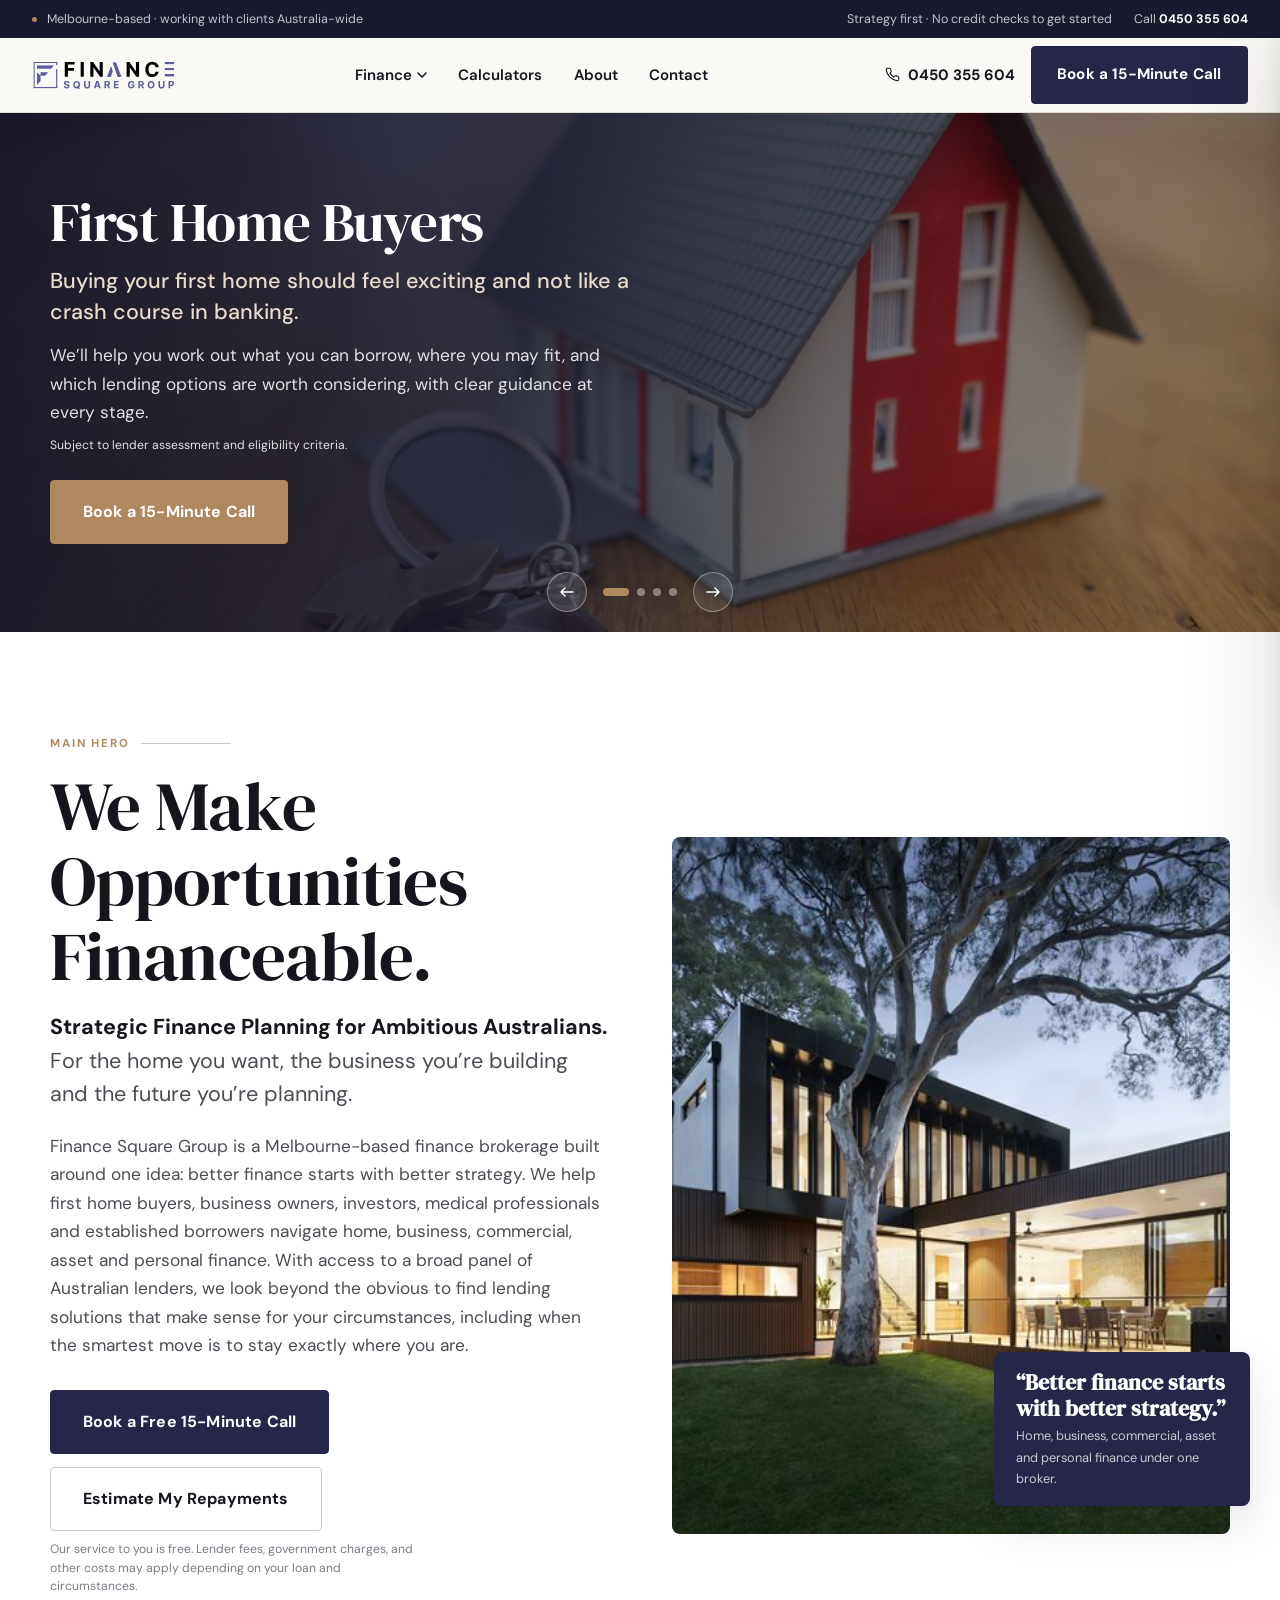
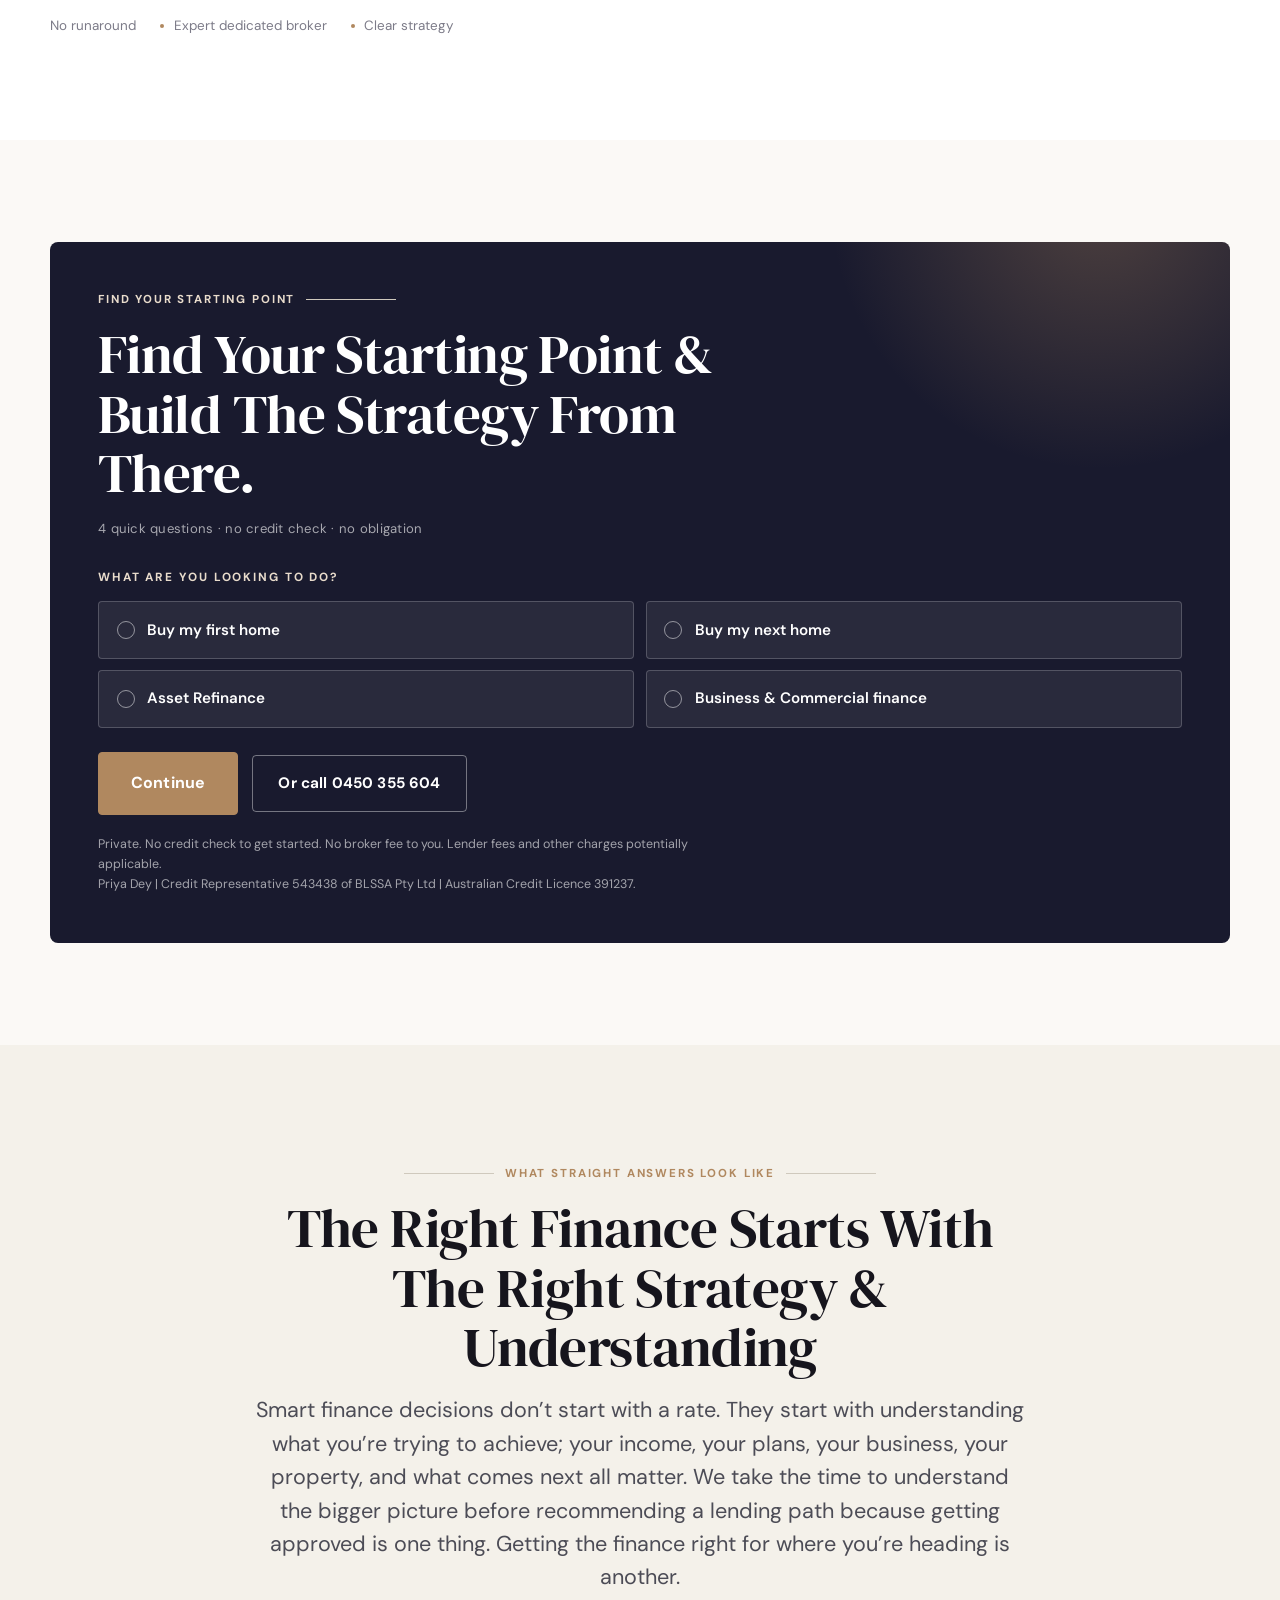
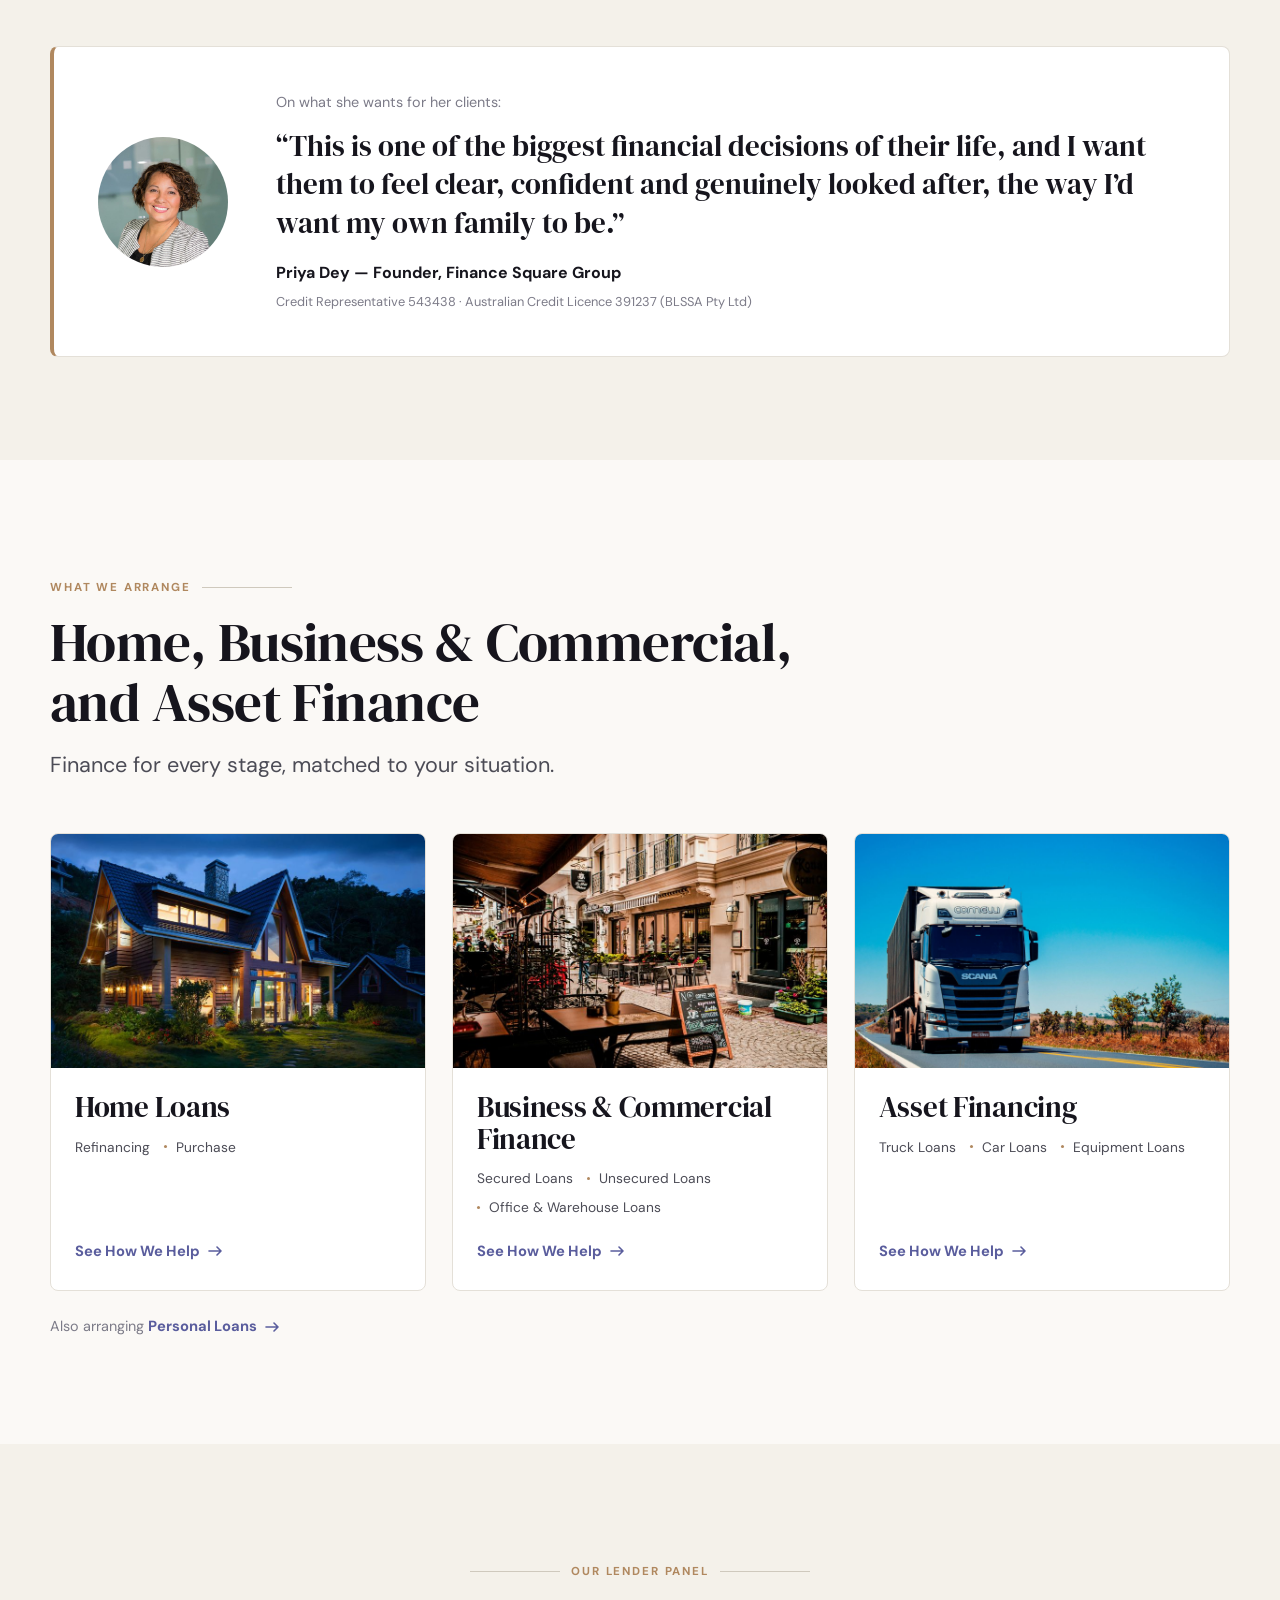
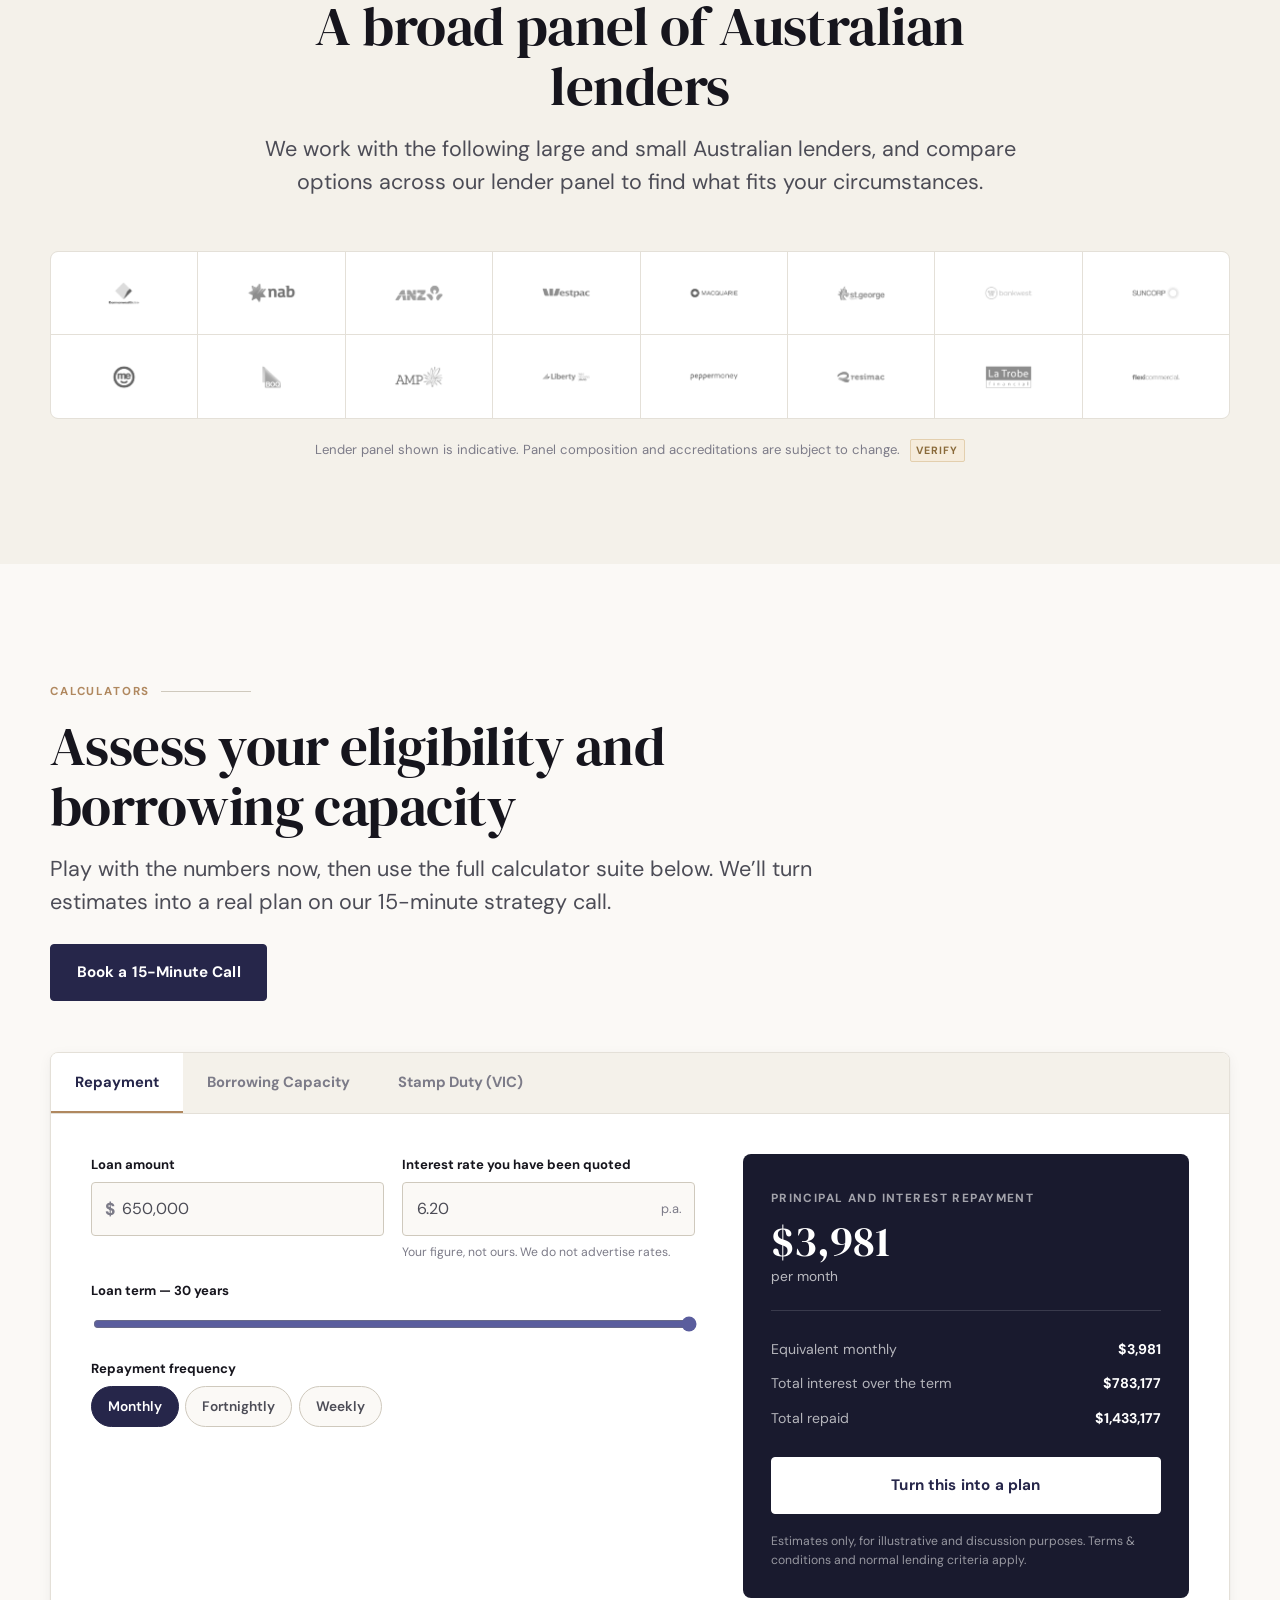
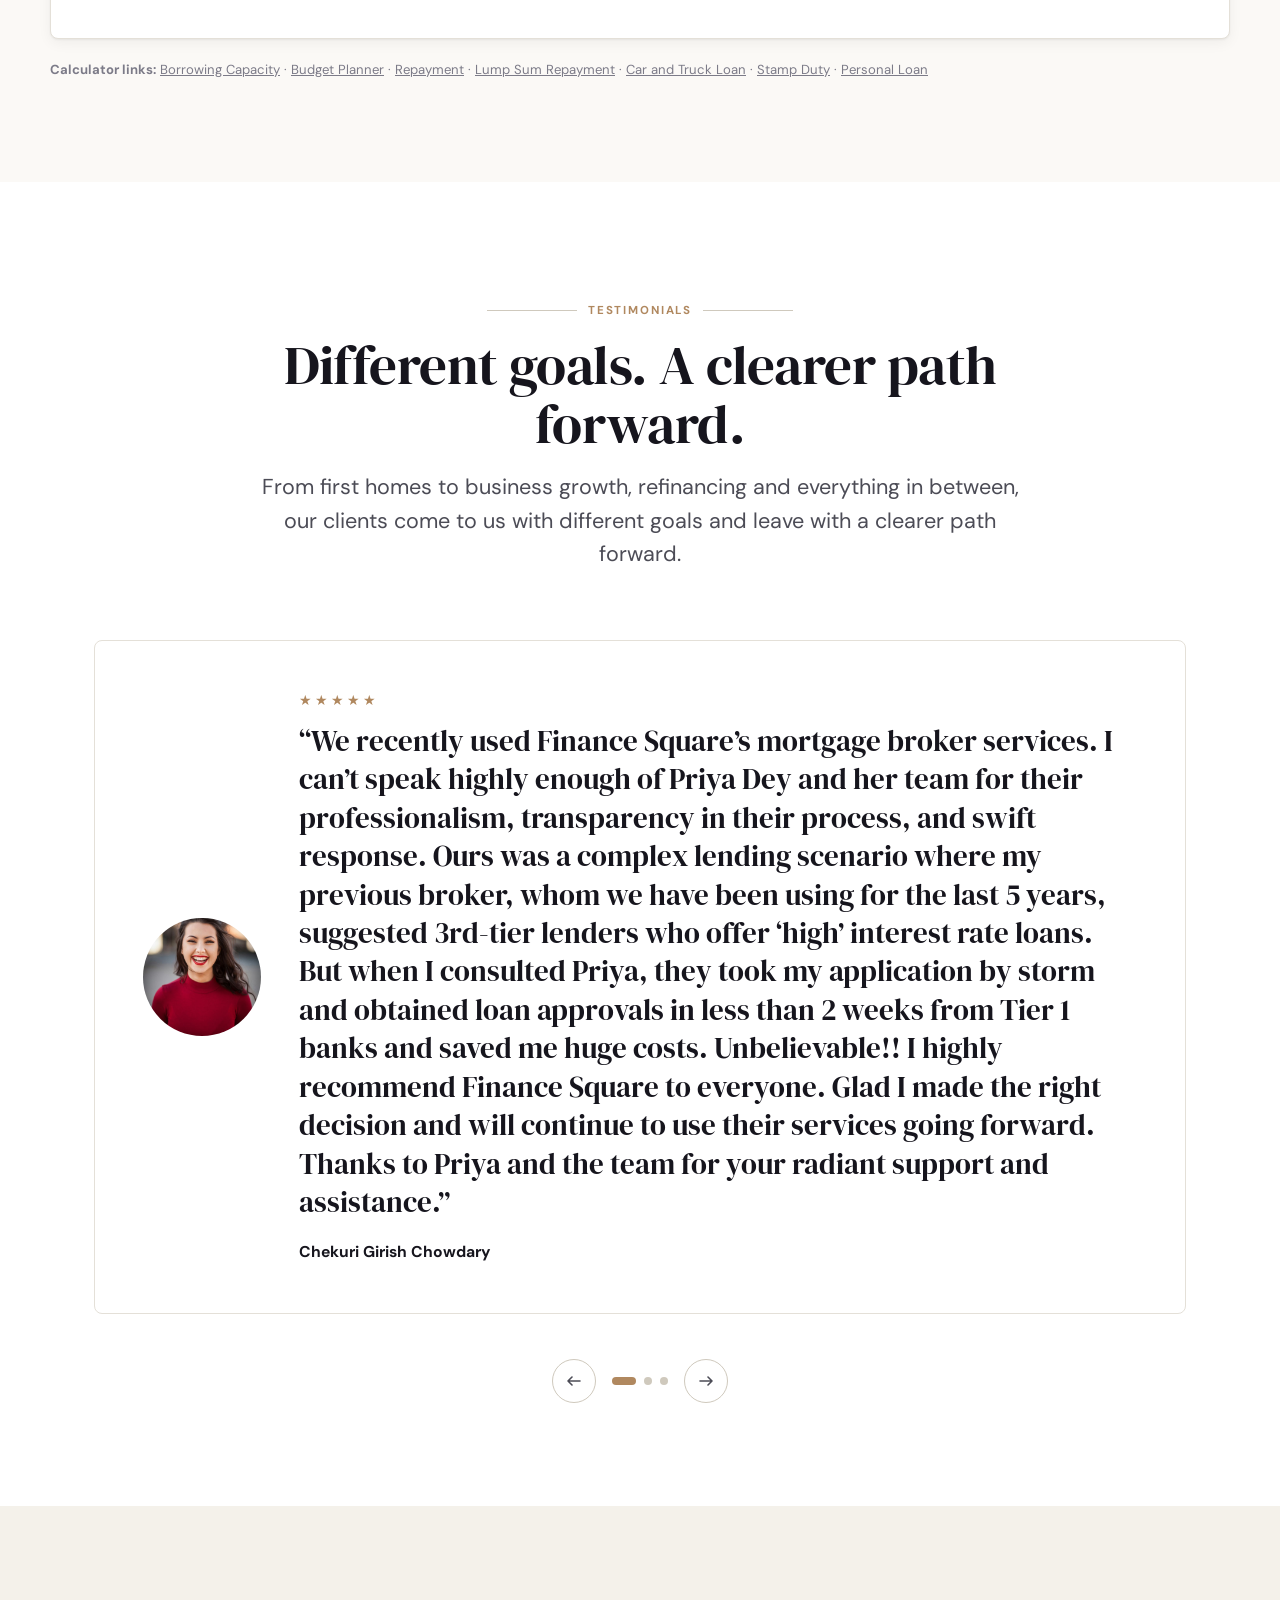
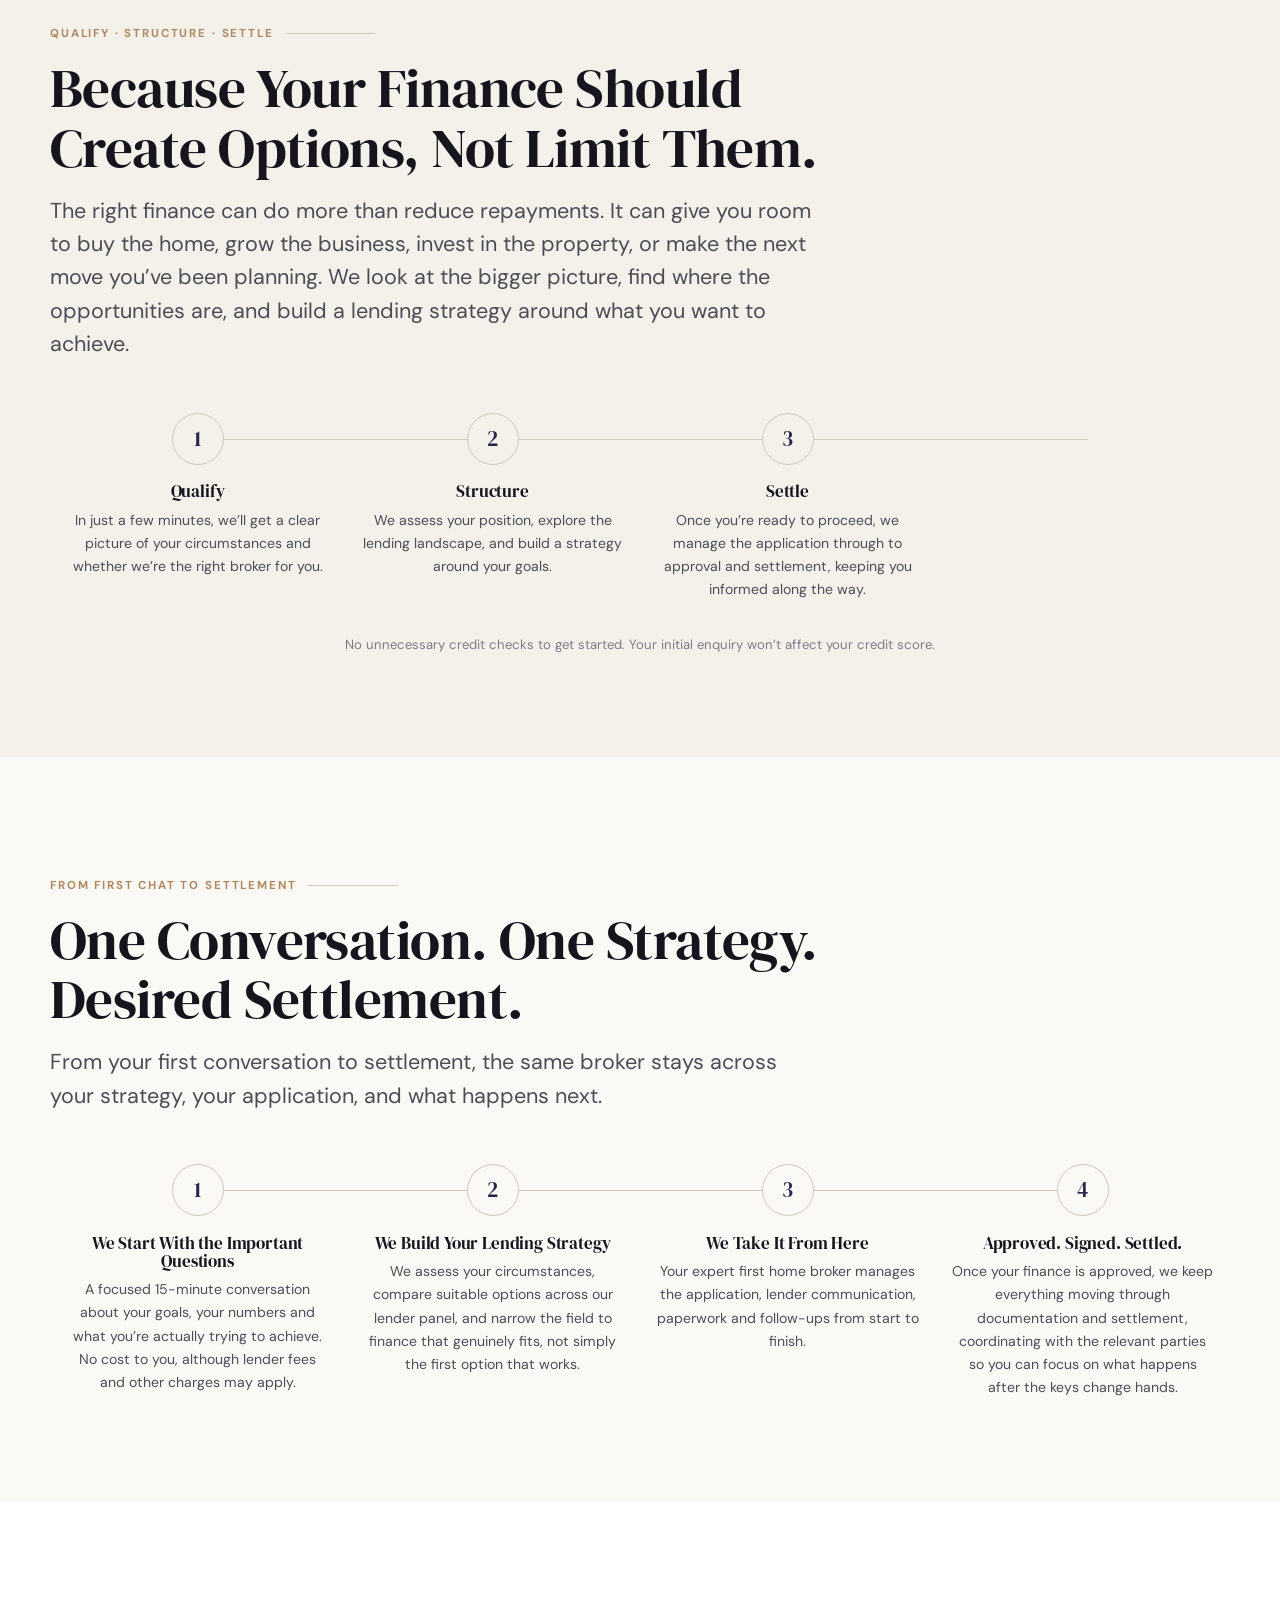
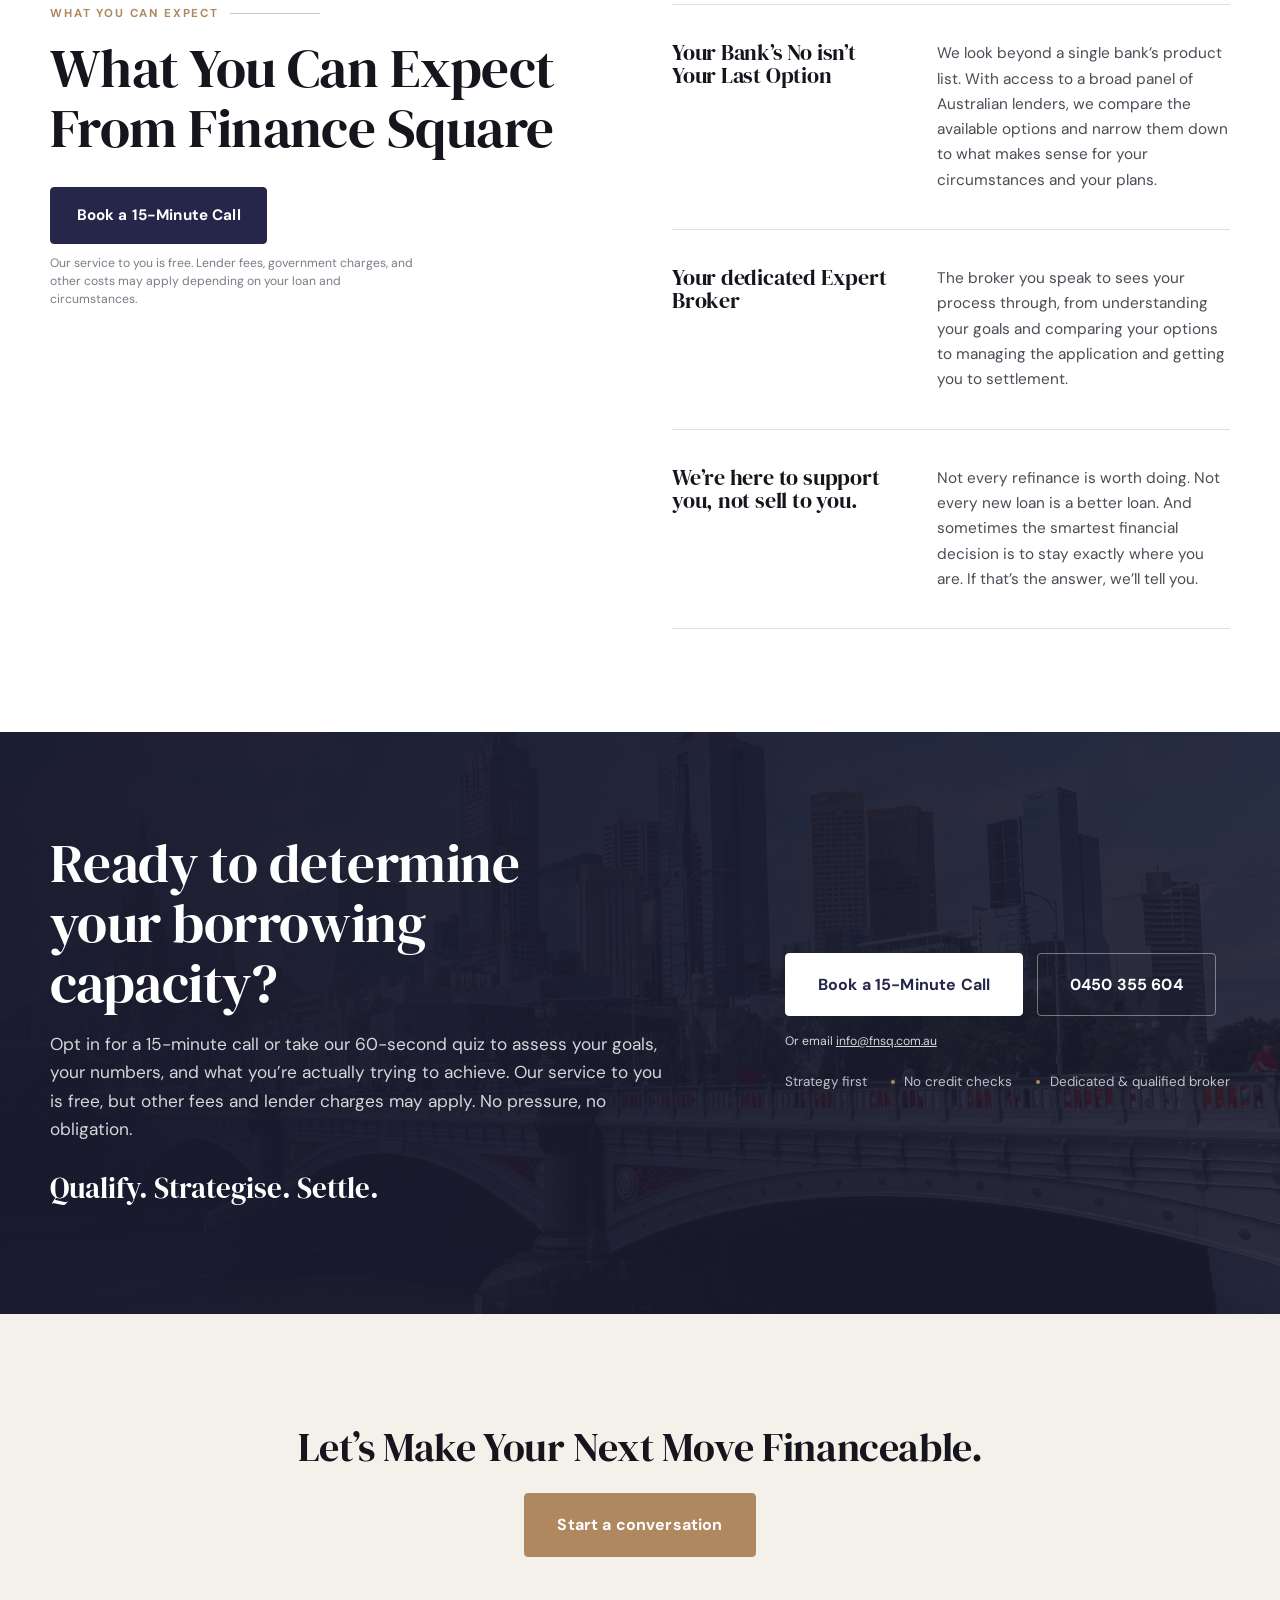
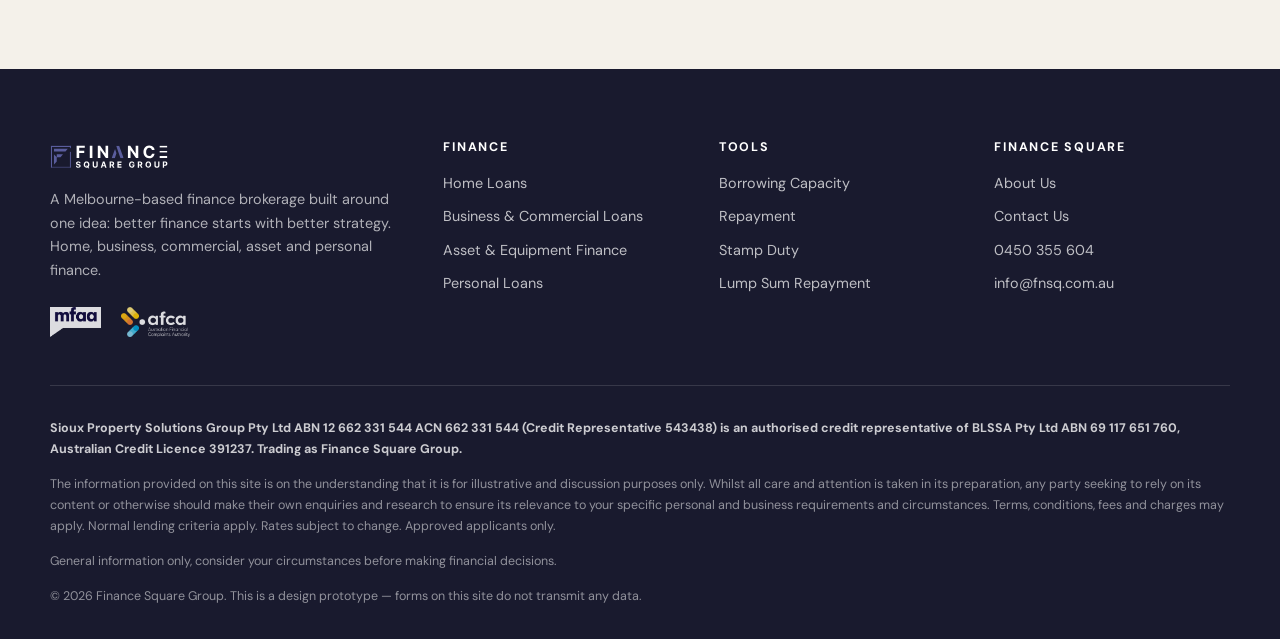
==== commit a9baf4d7: "Rebuild home-loans sections in Panorama style; add real testimonials - "Before We Look at Lenders" n" ====
--- a/index.html
+++ b/index.html
@@ -488,7 +488,7 @@
   <section class="section section--white">
     <div class="wrap">
       <div class="section-head center">
-        <p class="eyebrow eyebrow--center">Testimonials <span class="verify">placeholder &mdash; replace with consented reviews</span></p>
+        <p class="eyebrow eyebrow--center">Testimonials</p>
         <h2>Different goals. A clearer path forward.</h2>
         <p class="lede" style="margin-inline:auto">From first homes to business growth, refinancing and everything in between, our clients come to us with different goals and leave with a clearer path forward.</p>
       </div>
@@ -501,8 +501,8 @@
                 <img src="assets/img/client-1-800.jpg" alt="" loading="lazy">
                 <div>
                   <p class="small" style="letter-spacing:.2em;color:var(--tan);margin-bottom:.6rem">&#9733;&#9733;&#9733;&#9733;&#9733;</p>
-                  <blockquote>&ldquo;PLACEHOLDER&rdquo;</blockquote>
-                  <cite><b>Client Name</b>First Home Buyer &middot; Melbourne</cite>
+                  <blockquote>&ldquo;We recently used Finance Square&rsquo;s mortgage broker services. I can&rsquo;t speak highly enough of Priya Dey and her team for their professionalism, transparency in their process, and swift response. Ours was a complex lending scenario where my previous broker, whom we have been using for the last 5 years, suggested 3rd-tier lenders who offer &lsquo;high&rsquo; interest rate loans. But when I consulted Priya, they took my application by storm and obtained loan approvals in less than 2 weeks from Tier 1 banks and saved me huge costs. Unbelievable!! I highly recommend Finance Square to everyone. Glad I made the right decision and will continue to use their services going forward. Thanks to Priya and the team for your radiant support and assistance.&rdquo;</blockquote>
+                  <cite><b>Chekuri Girish Chowdary</b></cite>
                 </div>
               </figure>
             </div>
@@ -511,8 +511,8 @@
                 <img src="assets/img/client-2-800.jpg" alt="" loading="lazy">
                 <div>
                   <p class="small" style="letter-spacing:.2em;color:var(--tan);margin-bottom:.6rem">&#9733;&#9733;&#9733;&#9733;&#9733;</p>
-                  <blockquote>&ldquo;PLACEHOLDER&rdquo;</blockquote>
-                  <cite><b>Client Name</b>Business Owner &middot; Melbourne</cite>
+                  <blockquote>&ldquo;Absolutely delighted with my experience with Priya and the team. They made securing a mortgage a breeze! Their prompt and professional service was truly impressive. From start to finish, they guided me through the process, ensuring I understood every step. I felt supported and confident in their expertise. A heartfelt thank you for making my dream home a reality!&rdquo;</blockquote>
+                  <cite><b>Amit Agrawal</b></cite>
                 </div>
               </figure>
             </div>
@@ -521,8 +521,8 @@
                 <img src="assets/img/client-3-800.jpg" alt="" loading="lazy">
                 <div>
                   <p class="small" style="letter-spacing:.2em;color:var(--tan);margin-bottom:.6rem">&#9733;&#9733;&#9733;&#9733;&#9733;</p>
-                  <blockquote>&ldquo;PLACEHOLDER&rdquo;</blockquote>
-                  <cite><b>Client Name</b>Refinance &middot; Melbourne</cite>
+                  <blockquote>&ldquo;Priya Dey is a gem of her workspace as a mortgage broker. She has delivered impeccable quality in pursuing my finance approvals for my journey to my dream home. I strongly recommend her for mortgage services. Not only @mortgage space, but she also has great knowledge in providing real estate services and advice on stepping up the real estate journey. Thank you, Priya!&rdquo;</blockquote>
+                  <cite><b>Ramesh Panigrahi</b></cite>
                 </div>
               </figure>
             </div>
@@ -534,7 +534,6 @@
           <button class="tbtn" type="button" data-tnext aria-label="Next testimonial"><svg width="14" height="10" viewBox="0 0 14 10" fill="none" aria-hidden="true"><path d="M9 1l4 4-4 4M13 5H1" stroke="currentColor" stroke-width="1.6" stroke-linecap="round" stroke-linejoin="round"/></svg></button>
         </div>
       </div>
-      <p class="fineprint center" style="margin-top:1.5rem;max-width:60ch;margin-inline:auto">Testimonial content is a placeholder. Published reviews must be genuine and consented before they appear on the live site.</p>
     </div>
   </section>
 
--- a/css/styles.css
+++ b/css/styles.css
@@ -543,11 +543,16 @@
 
 /* 21.1 Hero slider ------------------------------------------------------ */
 .hslider{position:relative;isolation:isolate;background:var(--indigo-night);overflow:hidden}
+/* The outgoing slide clears before the incoming one arrives, so the two
+   sets of headline copy never overlap mid-crossfade. */
 .hslide{
   position:absolute;inset:0;opacity:0;visibility:hidden;
-  transition:opacity .7s var(--ease),visibility 0s .7s
-}
-.hslide[data-on="true"]{opacity:1;visibility:visible;transition:opacity .7s var(--ease),visibility 0s}
+  transition:opacity .28s var(--ease),visibility 0s .28s
+}
+.hslide[data-on="true"]{
+  opacity:1;visibility:visible;
+  transition:opacity .45s var(--ease) .28s,visibility 0s
+}
 .hslide:first-child{position:relative}
 .hslide-media{position:absolute;inset:0;z-index:-2}
 .hslide-media img{width:100%;height:100%;object-fit:cover;object-position:60% 50%}
@@ -696,3 +701,61 @@
 .legalblock{font-size:.78rem;line-height:1.7;color:rgba(255,255,255,.52)}
 .legalblock p+p{margin-top:.85rem}
 .legalblock strong{color:rgba(255,255,255,.78)}
+
+/* 22 Panorama blocks ----------------------------------------------------- */
+/* Navy/gold "Advisory" section treatment ported from the Panorama build.
+   Scoped to .pn so the rest of Concept 1 keeps its own palette. */
+.pn{
+  --pn-navy:#132644;
+  --pn-gold:#a87c2e;
+  --pn-cream:#f5efe3;
+  --pn-cream-tx:#f4eee0;
+  --pn-cream-tx-dim:rgba(244,238,224,.75);
+  --pn-ink:#1d2434;
+  --pn-ink-dim:rgba(29,36,52,.7);
+  --pn-ink-faint:rgba(29,36,52,.45);
+  --pn-line:rgba(29,36,52,.14);
+  --pn-line-cream:rgba(244,238,224,.22);
+  --pn-serif:"Roboto",system-ui,sans-serif;
+  --pn-sans:"Poppins",system-ui,sans-serif;
+  font-family:var(--pn-sans);
+  color:var(--pn-ink);
+}
+.pn h2,.pn h3{font-family:var(--pn-serif);font-weight:700;line-height:1.16;letter-spacing:-.015em;color:var(--pn-navy)}
+.pn h2{font-size:clamp(1.9rem,3.2vw,2.6rem)}
+.pn p{color:var(--pn-ink-dim);line-height:1.75}
+.pn-eyebrow{font-weight:600;font-size:.72rem;letter-spacing:.22em;text-transform:uppercase;color:var(--pn-gold);display:inline-flex;align-items:center;gap:14px}
+.pn-eyebrow::before{content:"";width:34px;height:1px;background:var(--pn-gold)}
+.pn-btn{display:inline-block;text-decoration:none;background:var(--pn-navy);color:var(--pn-cream-tx);font-family:var(--pn-sans);font-weight:600;font-size:.9rem;letter-spacing:.01em;padding:17px 30px;border-top:2px solid transparent;transition:background .3s ease,border-color .3s ease}
+.pn-btn:hover{background:#0e1c33;border-top-color:var(--pn-gold)}
+
+/* 22.1 Split block (image + numbered rows) ------------------------------- */
+.pn-split{background:var(--pn-cream);border-top:1px solid var(--pn-line);border-bottom:1px solid var(--pn-line)}
+.pn-split-grid{display:grid;grid-template-columns:.9fr 1.1fr;gap:6vw;align-items:center}
+.pn-photo{position:relative}
+.pn-photo img{width:100%;aspect-ratio:1/1;object-fit:cover;box-shadow:0 40px 80px -30px rgba(19,38,68,.35)}
+.pn-photo::after{content:"";position:absolute;left:0;right:0;top:0;height:4px;background:var(--pn-gold)}
+.pn-list{list-style:none;margin-top:26px;padding:0}
+.pn-list li{display:flex;gap:16px;padding:14px 0;border-top:1px solid var(--pn-line);font-size:.95rem;color:var(--pn-ink-dim);align-items:baseline}
+.pn-list li:last-child{border-bottom:1px solid var(--pn-line)}
+.pn-list .n{color:var(--pn-gold);font-family:var(--pn-serif);font-style:italic;flex-shrink:0}
+.pn-note{margin-top:22px;font-size:.8rem;color:var(--pn-ink-faint)}
+
+/* 22.2 Two-tone card (white copy panel + navy list panel) ---------------- */
+.pn-band{background:var(--pn-cream)}
+.pn-card{background:#fff;box-shadow:0 30px 70px -30px rgba(19,38,68,.25);display:grid;grid-template-columns:1.1fr .9fr}
+.pn-card-in{padding:clamp(30px,4vw,54px);border-right:1px solid var(--pn-line)}
+.pn-card-in .prose p+p{margin-top:1.1rem}
+.pn-card-out{padding:clamp(30px,4vw,54px);background:var(--pn-navy);color:var(--pn-cream-tx);display:flex;flex-direction:column;justify-content:center}
+.pn-card-out .ok{font-size:.7rem;font-weight:600;letter-spacing:.2em;text-transform:uppercase;color:var(--pn-gold)}
+.pn-card-out h3{font-family:var(--pn-serif);font-weight:700;font-size:clamp(1.4rem,2.4vw,1.9rem);color:var(--pn-cream-tx);margin:14px 0 10px}
+.pn-rows{list-style:none;margin:16px 0 0;padding:0;border-top:1px solid var(--pn-line-cream)}
+.pn-rows li{display:flex;gap:16px;align-items:baseline;padding:13px 0;border-bottom:1px solid var(--pn-line-cream);font-size:.88rem;color:var(--pn-cream-tx-dim)}
+.pn-rows .n{font-family:var(--pn-serif);font-weight:700;font-size:.78rem;color:var(--pn-gold);flex-shrink:0}
+
+@media(max-width:900px){
+  .pn-split-grid{grid-template-columns:1fr;gap:44px}
+  .pn-photo{order:-1}
+  .pn-card{grid-template-columns:1fr}
+  .pn-card-in{border-right:none;border-bottom:1px solid var(--pn-line)}
+}
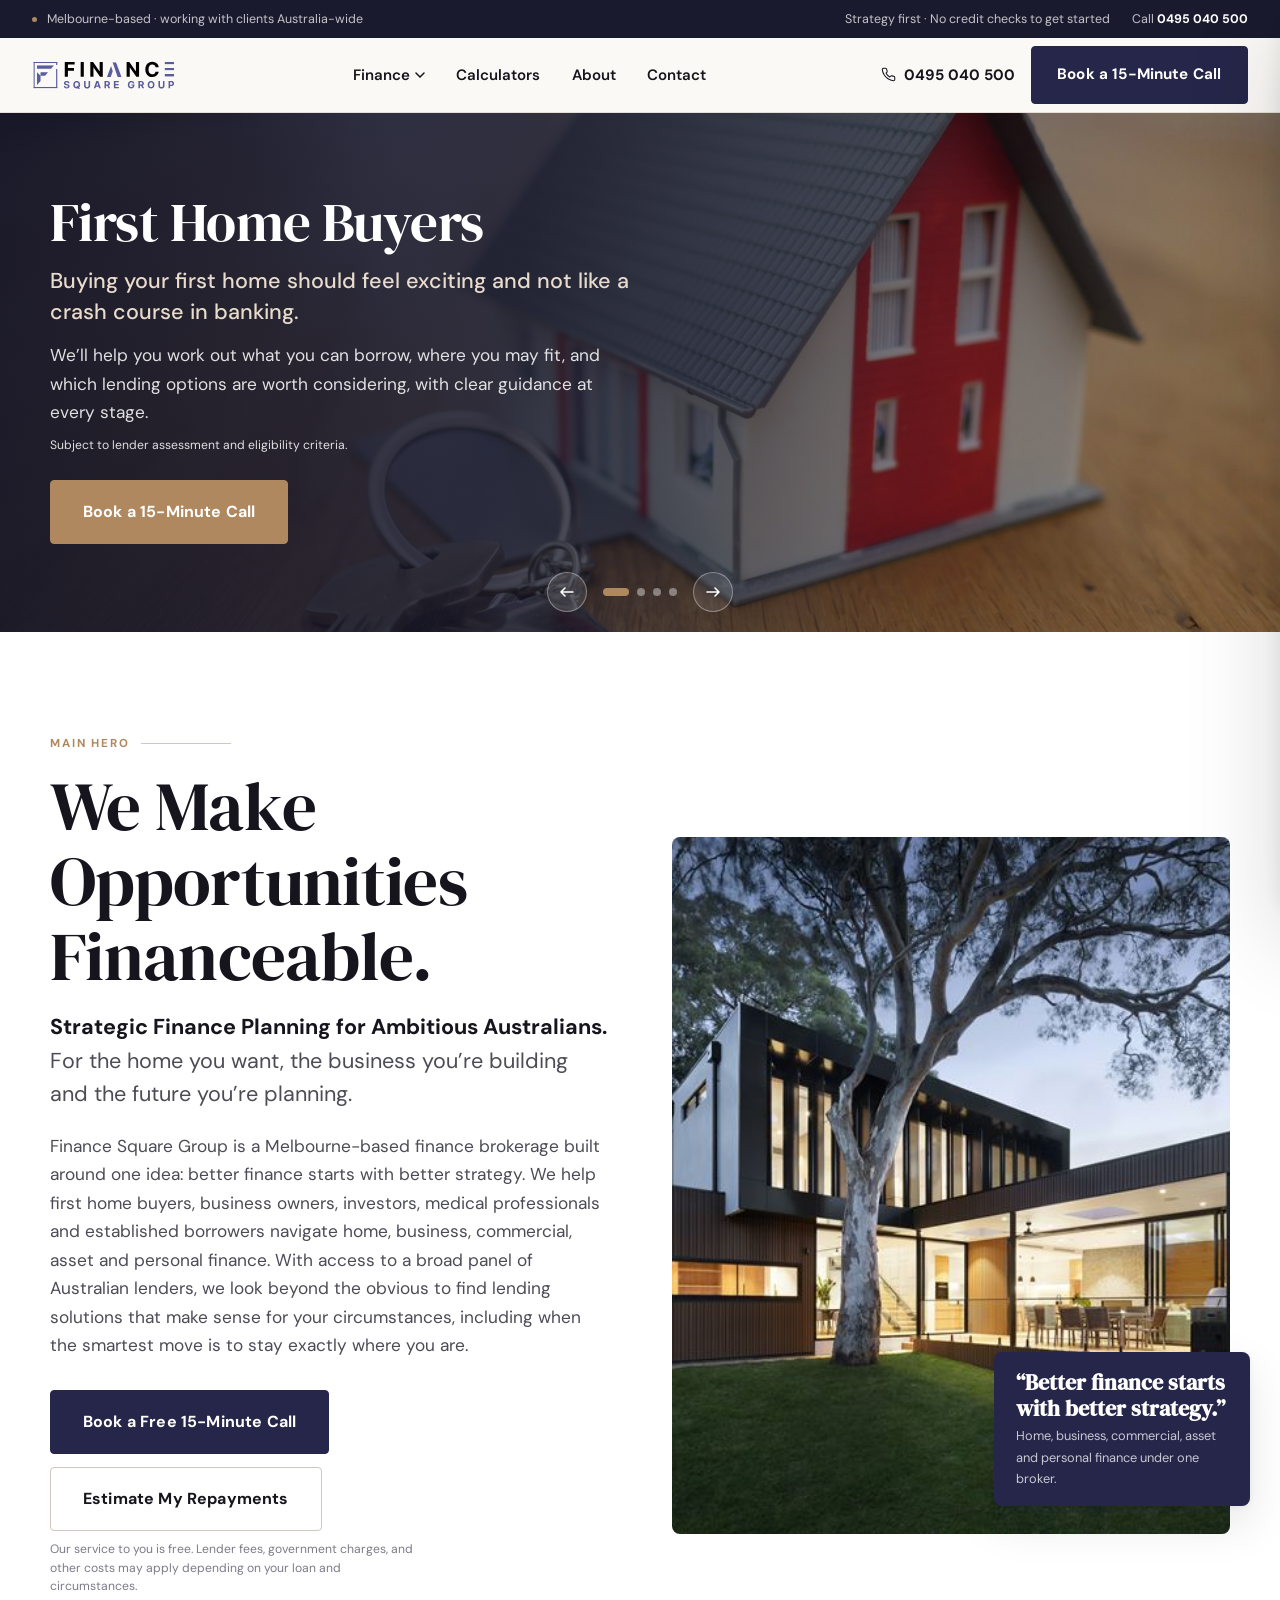
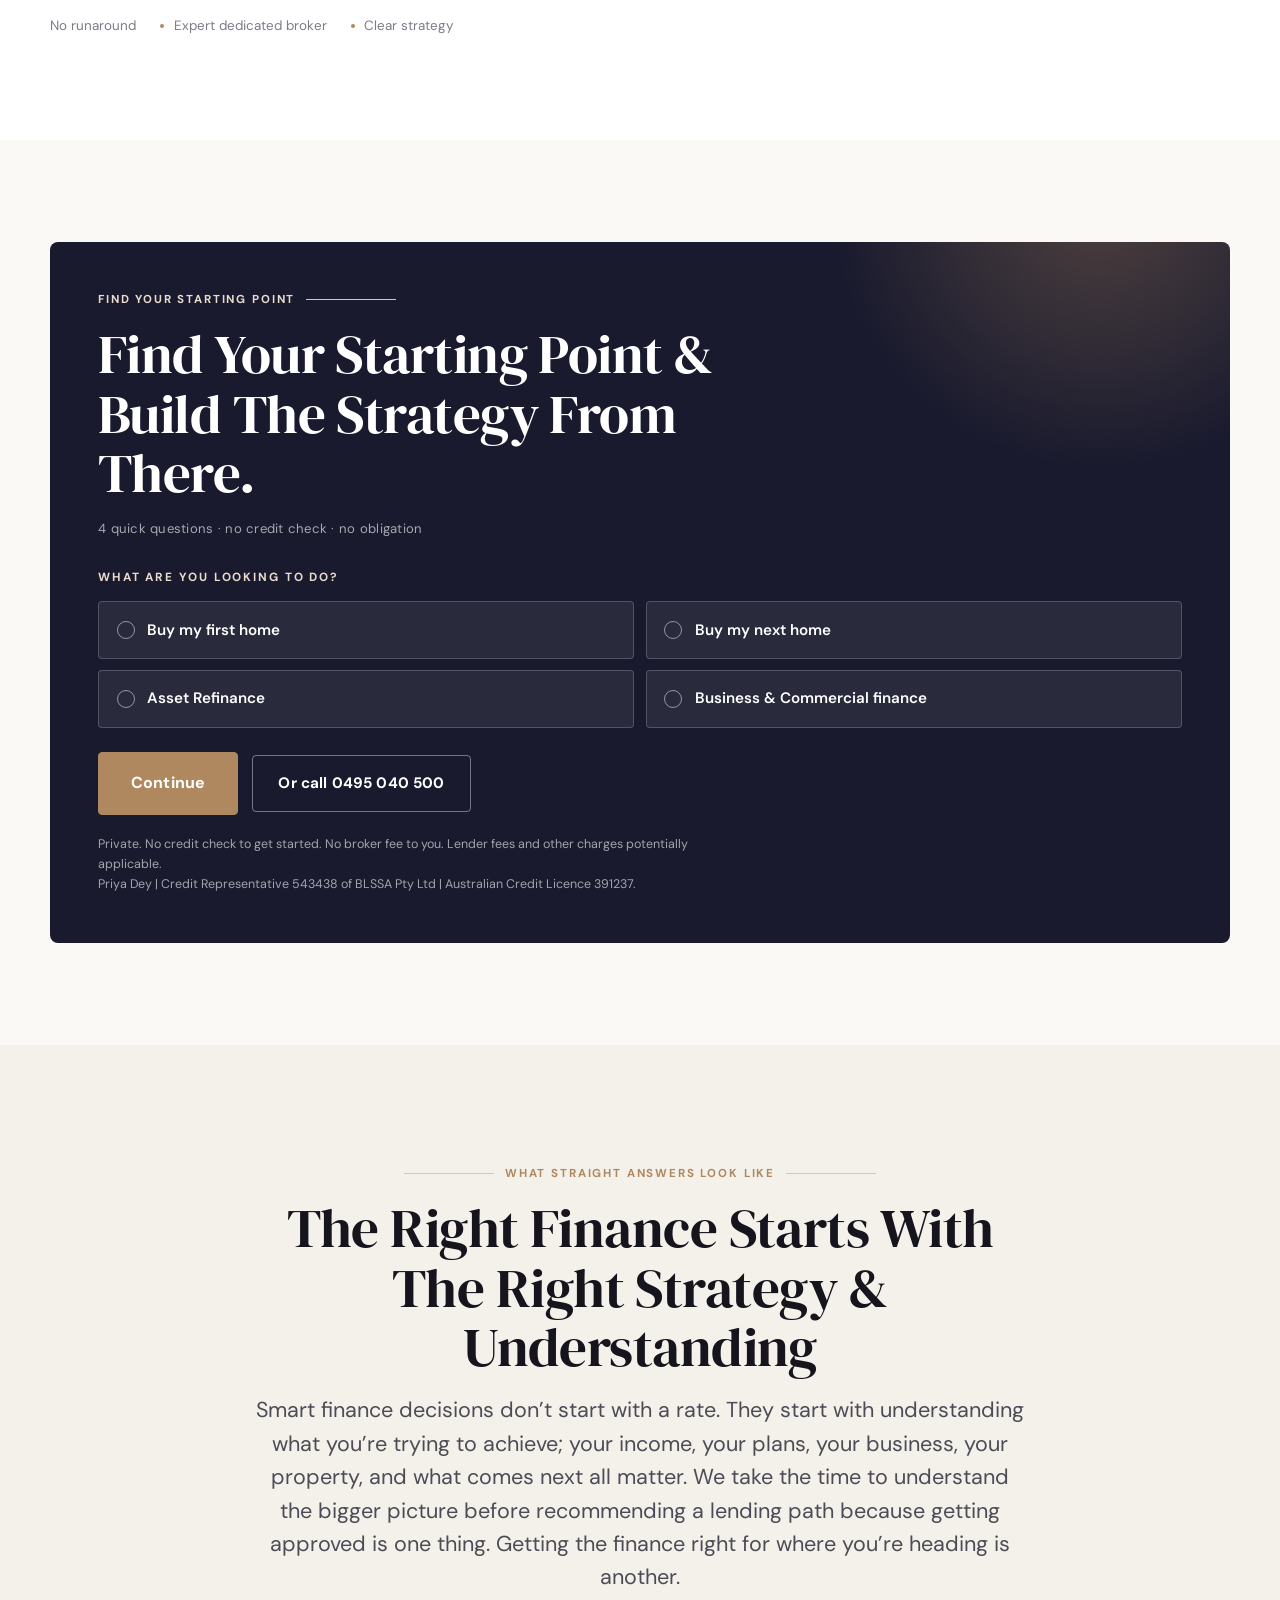
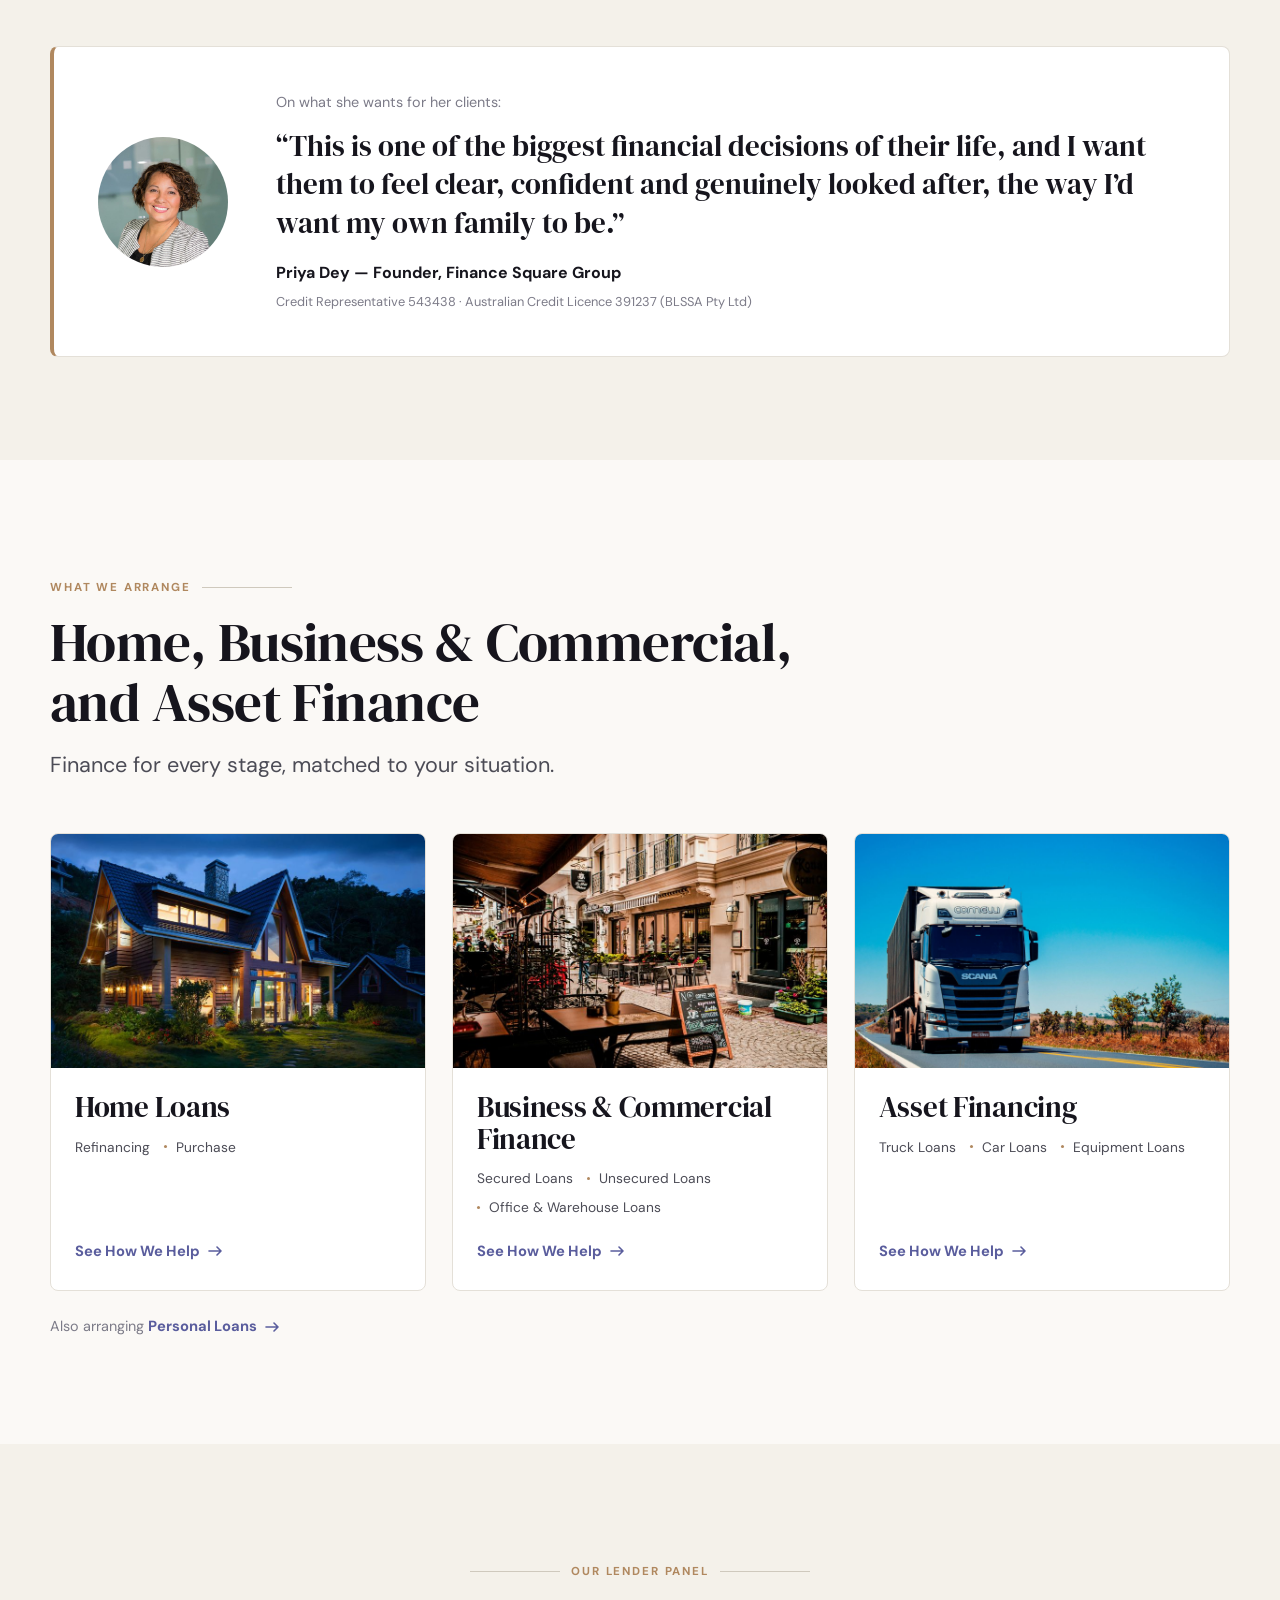
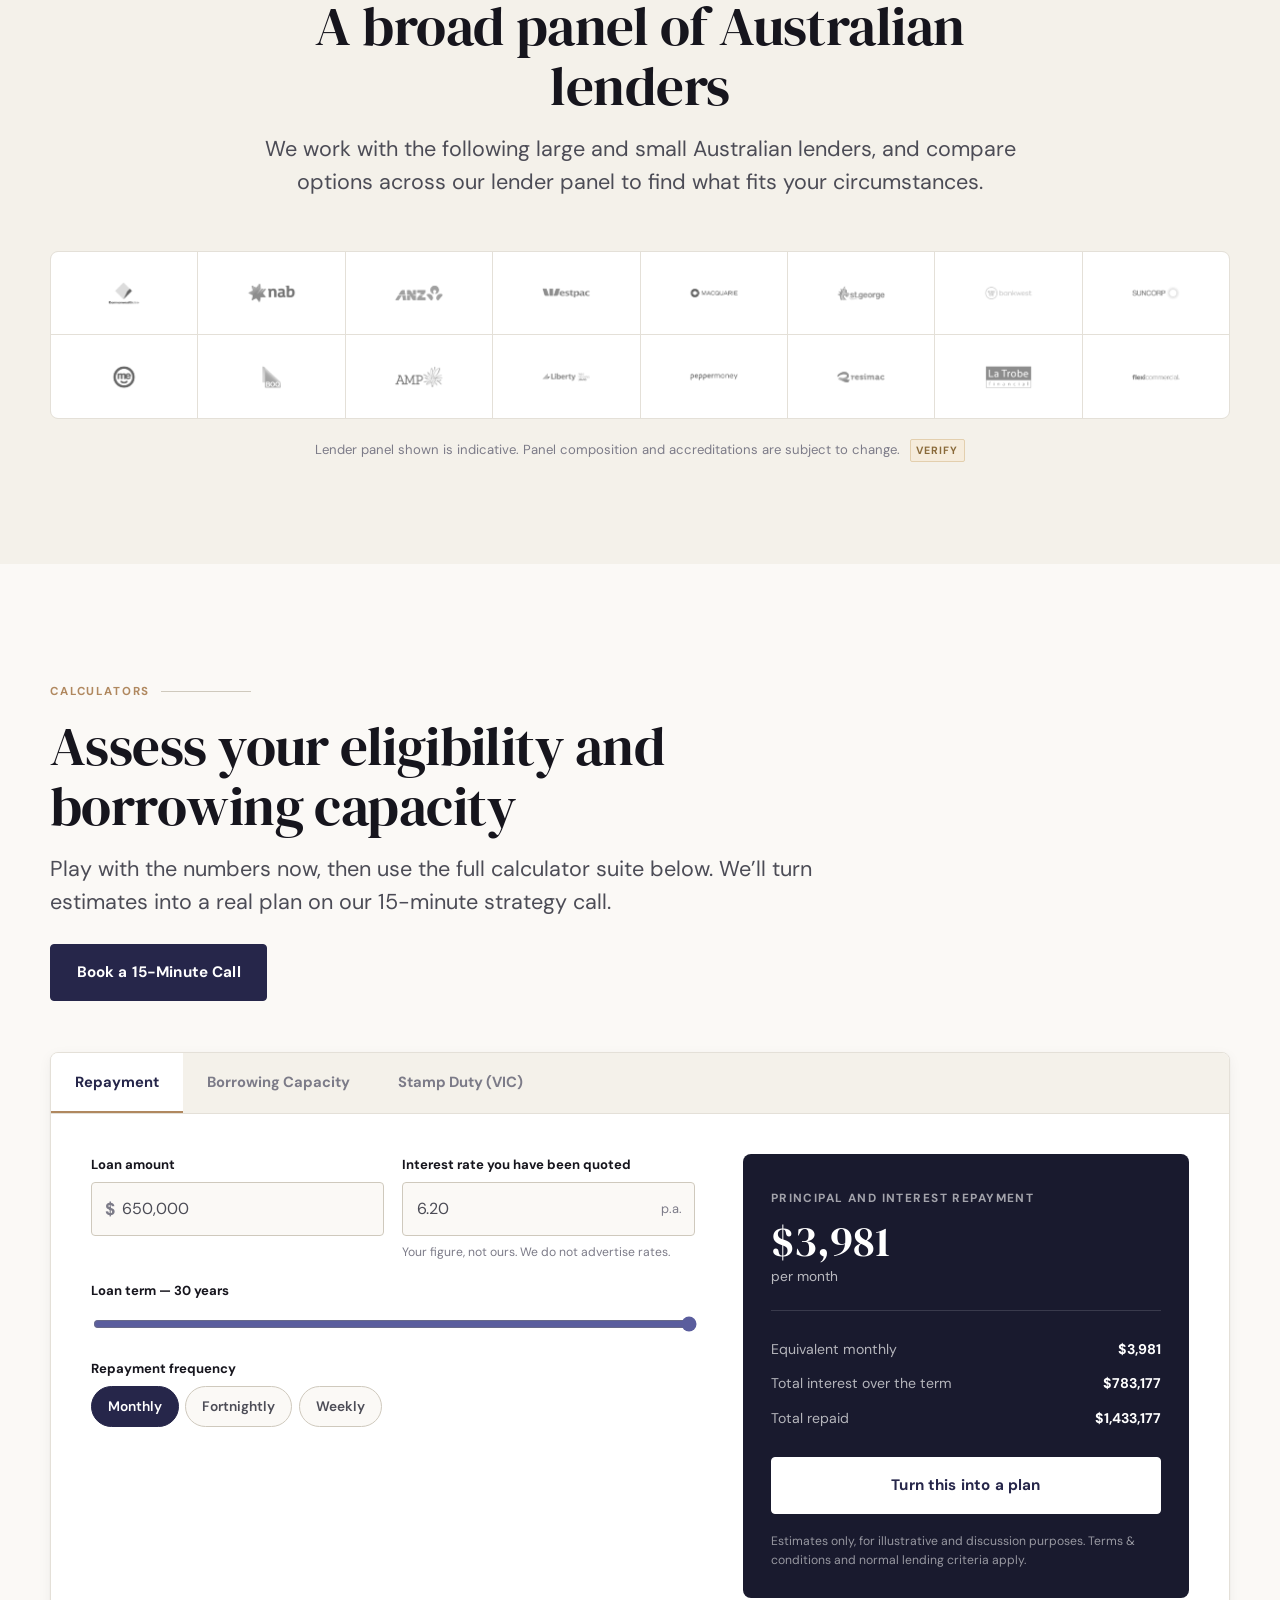
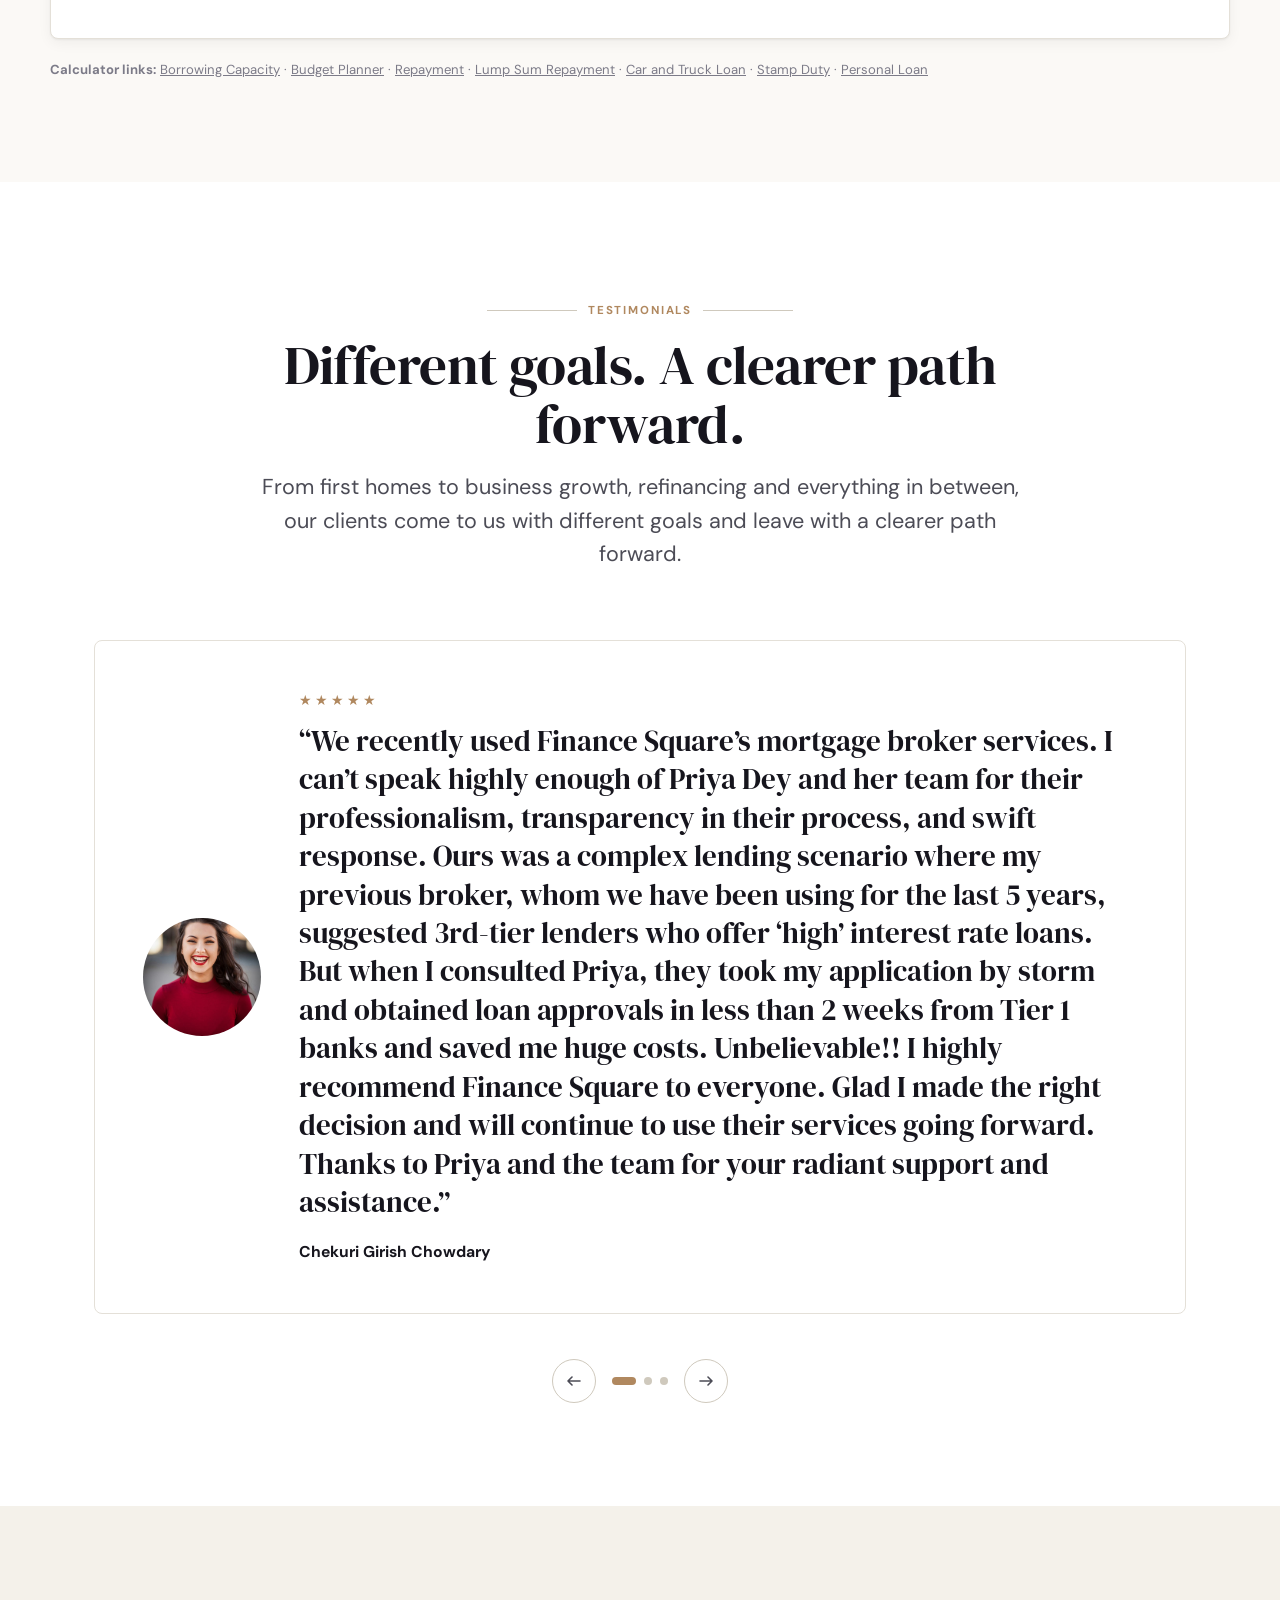
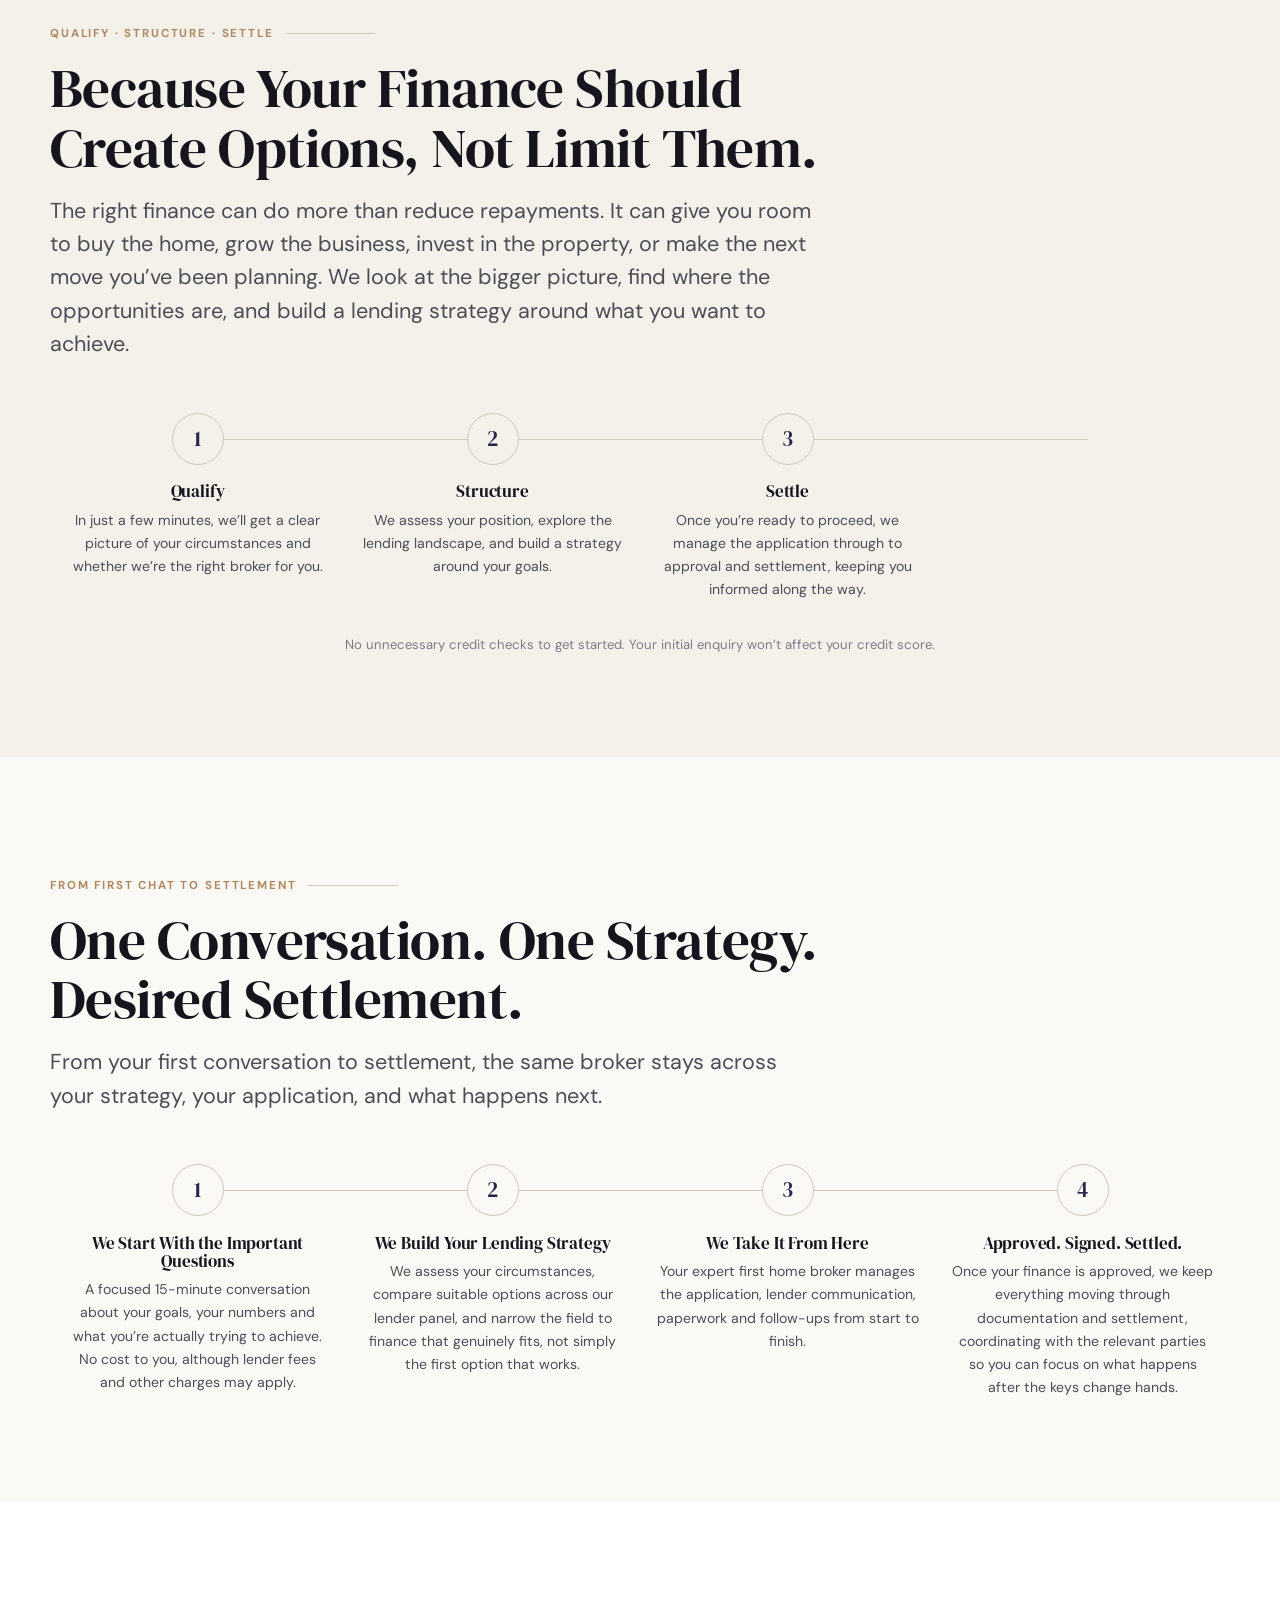
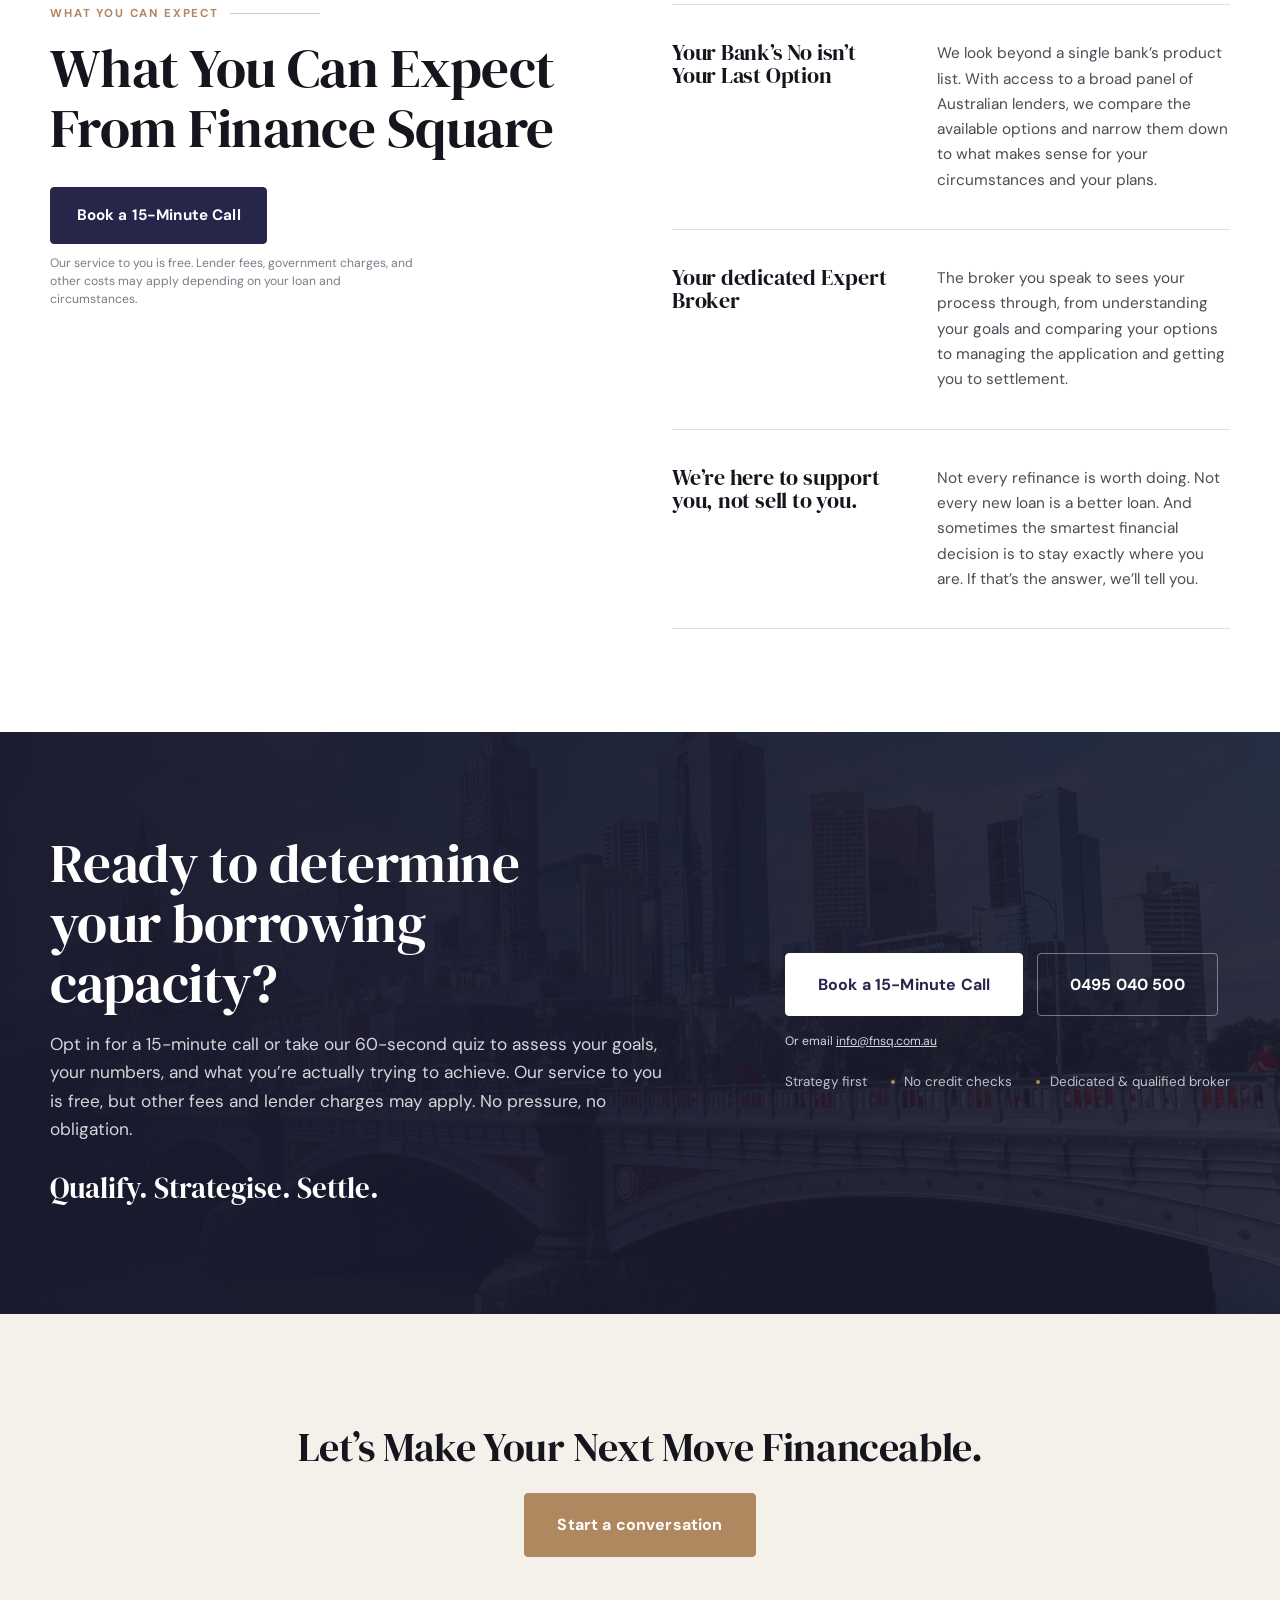
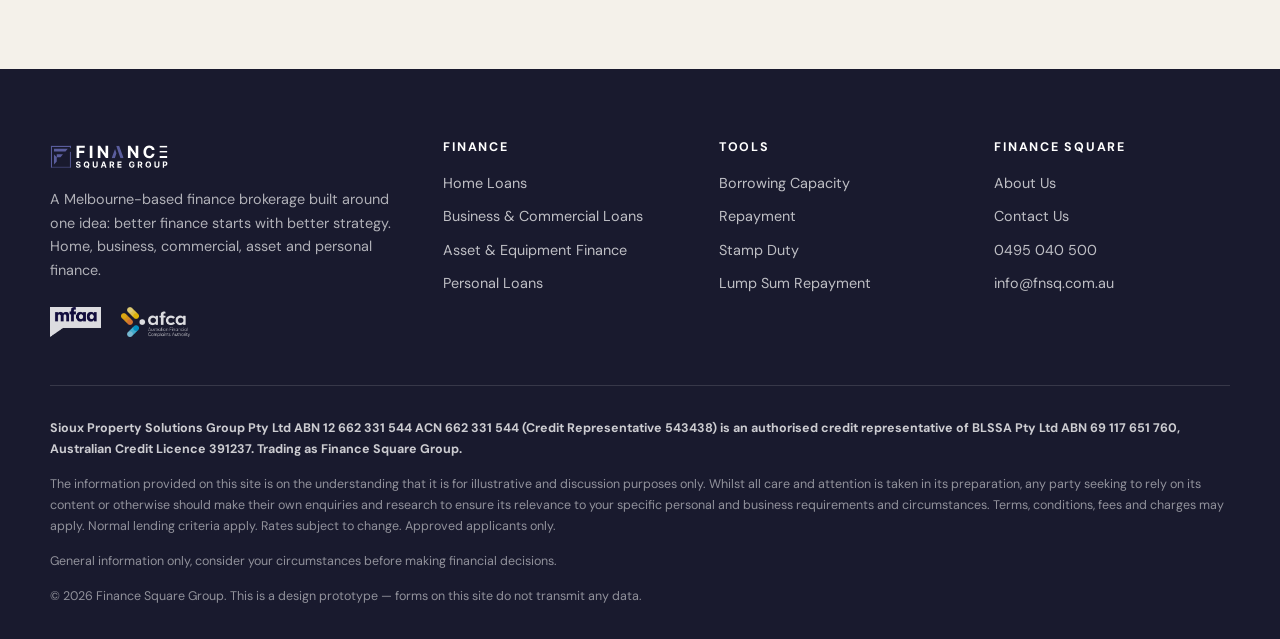
==== commit ab0e2048: "Use the Twilio tracked number 0495 040 500 sitewide Calls now route through the Twilio line wired in" ====
--- a/index.html
+++ b/index.html
@@ -24,7 +24,7 @@
     </div>
     <div class="utility-right">
       <span class="hide-md">Strategy first &middot; No credit checks to get started</span>
-      <span class="tel">Call <a href="tel:+61450355604">0450 355 604</a></span>
+      <span class="tel">Call <a href="tel:+61495040500">0495 040 500</a></span>
     </div>
   </div>
 </div>
@@ -48,7 +48,7 @@
             <a class="mega-item" href="business-commercial-loans.html"><strong>Business &amp; Commercial Loans</strong><span>Secured and unsecured business finance, office and warehouse loans.</span></a>
             <a class="mega-item" href="asset-equipment-finance.html"><strong>Asset &amp; Equipment Finance</strong><span>Truck loans, car loans and equipment loans across every industry.</span></a>
             <a class="mega-item" href="personal-loans.html"><strong>Personal Loans</strong><span>Structured so it still protects your next mortgage or business loan.</span></a>
-            <p class="mega-foot">Not sure which one you need? <a class="arrowlink" href="contact.html">Book a 15-minute call</a> &mdash; our service to you is free, but other fees and lender charges may apply.</p>
+            <p class="mega-foot">Not sure which one you need? <a class="arrowlink" href="get-started.html">Book a 15-minute call</a> &mdash; our service to you is free, but other fees and lender charges may apply.</p>
           </div>
         </li>
         <li><a class="navlink" href="calculators.html">Calculators</a></li>
@@ -57,11 +57,11 @@
       </ul>
 
       <div class="nav-cta">
-        <a class="nav-tel" href="tel:+61450355604">
+        <a class="nav-tel" href="tel:+61495040500">
           <svg width="15" height="15" viewBox="0 0 24 24" fill="none" aria-hidden="true"><path d="M22 16.9v3a2 2 0 01-2.2 2 19.8 19.8 0 01-8.6-3.1 19.5 19.5 0 01-6-6A19.8 19.8 0 012.1 4.2 2 2 0 014.1 2h3a2 2 0 012 1.7c.1 1 .4 1.9.7 2.8a2 2 0 01-.5 2.1L8.1 9.9a16 16 0 006 6l1.3-1.2a2 2 0 012.1-.5c.9.3 1.8.6 2.8.7a2 2 0 011.7 2z" stroke="currentColor" stroke-width="1.7" stroke-linejoin="round"/></svg>
-          <span class="telnum">0450 355 604</span>
+          <span class="telnum">0495 040 500</span>
         </a>
-        <a class="btn" href="contact.html">Book a 15-Minute Call</a>
+        <a class="btn" href="get-started.html">Book a 15-Minute Call</a>
         <button class="burger" id="burger" type="button" aria-expanded="false" aria-controls="drawer" aria-label="Open menu"><span></span></button>
       </div>
     </div>
@@ -85,9 +85,9 @@
     <a href="contact.html">Contact</a>
   </nav>
   <div class="drawer-foot">
-    <a class="btn btn--block" href="contact.html">Book a 15-Minute Call</a>
+    <a class="btn btn--block" href="get-started.html">Book a 15-Minute Call</a>
     <p class="freenote">Our service to you is free. Lender fees, government charges, and other costs may apply depending on your loan and circumstances.</p>
-    <p class="fineprint" style="margin-top:1rem">Call <a href="tel:+61450355604" style="color:inherit"><strong>0450&nbsp;355&nbsp;604</strong></a> &middot; <a href="mailto:info@fnsq.com.au" style="color:inherit">info@fnsq.com.au</a></p>
+    <p class="fineprint" style="margin-top:1rem">Call <a href="tel:+61495040500" style="color:inherit"><strong>0450&nbsp;355&nbsp;604</strong></a> &middot; <a href="mailto:info@fnsq.com.au" style="color:inherit">info@fnsq.com.au</a></p>
   </div>
 </aside>
 
@@ -106,7 +106,7 @@
           <p class="sub">Buying your first home should feel exciting and not like a crash course in banking.</p>
           <p>We&rsquo;ll help you work out what you can borrow, where you may fit, and which lending options are worth considering, with clear guidance at every stage.</p>
           <p class="freenote freenote--dark">Subject to lender assessment and eligibility criteria.</p>
-          <div class="btn-row"><a class="btn btn--tan btn--lg" href="contact.html">Book a 15-Minute Call</a></div>
+          <div class="btn-row"><a class="btn btn--tan btn--lg" href="get-started.html">Book a 15-Minute Call</a></div>
         </div>
       </div>
     </article>
@@ -122,7 +122,7 @@
           <p class="sub">Your current loan might not suit your current needs.</p>
           <p>We look at what you have, what&rsquo;s changed, and what&rsquo;s available now, then give you a clear answer on whether refinancing genuinely puts you in a better position.</p>
           <p class="freenote freenote--dark">Subject to lender assessment and eligibility criteria.</p>
-          <div class="btn-row"><a class="btn btn--tan btn--lg" href="contact.html">Book a 15-Minute Call</a></div>
+          <div class="btn-row"><a class="btn btn--tan btn--lg" href="get-started.html">Book a 15-Minute Call</a></div>
         </div>
       </div>
     </article>
@@ -138,7 +138,7 @@
           <p class="sub">Growing your business, or ready to buy the equipment for it?</p>
           <p>Your business doesn&rsquo;t run on a standard template, so your finance shouldn&rsquo;t either. We assess your goals, circumstances, and available lending options to help structure finance for what comes next.</p>
           <p class="freenote freenote--dark">Subject to lender assessment and eligibility criteria.</p>
-          <div class="btn-row"><a class="btn btn--tan btn--lg" href="contact.html">Book a 15-Minute Call</a></div>
+          <div class="btn-row"><a class="btn btn--tan btn--lg" href="get-started.html">Book a 15-Minute Call</a></div>
         </div>
       </div>
     </article>
@@ -153,7 +153,7 @@
           <h2>Specialised Mortgage Broker</h2>
           <p class="sub">One person in your corner, from first conversation to settlement.</p>
           <p>Your application doesn&rsquo;t get passed from desk to desk. Your expert first home broker stays with you throughout the process, keeping your strategy and your finances moving in the same direction.</p>
-          <div class="btn-row"><a class="btn btn--tan btn--lg" href="contact.html">Book a 15-Minute Call</a></div>
+          <div class="btn-row"><a class="btn btn--tan btn--lg" href="get-started.html">Book a 15-Minute Call</a></div>
         </div>
       </div>
     </article>
@@ -175,7 +175,7 @@
           <p class="lede" style="margin-top:1.1rem"><strong style="color:var(--ink)">Strategic Finance Planning for Ambitious Australians.</strong><br>For the home you want, the business you&rsquo;re building and the future you&rsquo;re planning.</p>
           <p style="margin-top:1.25rem">Finance Square Group is a Melbourne-based finance brokerage built around one idea: better finance starts with better strategy. We help first home buyers, business owners, investors, medical professionals and established borrowers navigate home, business, commercial, asset and personal finance. With access to a broad panel of Australian lenders, we look beyond the obvious to find lending solutions that make sense for your circumstances, including when the smartest move is to stay exactly where you are.</p>
           <div class="btn-row" style="margin-top:1.9rem">
-            <a class="btn btn--lg" href="contact.html">Book a Free 15-Minute Call</a>
+            <a class="btn btn--lg" href="get-started.html">Book a Free 15-Minute Call</a>
             <a class="btn btn--ghost btn--lg" href="#calculators">Estimate My Repayments</a>
           </div>
           <p class="freenote">Our service to you is free. Lender fees, government charges, and other costs may apply depending on your loan and circumstances.</p>
@@ -224,7 +224,7 @@
 
         <div class="go">
           <a class="btn btn--tan btn--lg" href="contact.html#book" data-starter-go>Continue</a>
-          <a class="btn btn--ghostDark" href="tel:+61450355604">Or call 0450 355 604</a>
+          <a class="btn btn--ghostDark" href="tel:+61495040500">Or call 0495 040 500</a>
         </div>
 
         <p class="disc">Private. No credit check to get started. No broker fee to you. Lender fees and other charges potentially applicable.<br>
@@ -336,7 +336,7 @@
         <p class="eyebrow">Calculators</p>
         <h2>Assess your eligibility and borrowing capacity</h2>
         <p class="lede">Play with the numbers now, then use the full calculator suite below. We&rsquo;ll turn estimates into a real plan on our 15-minute strategy call.</p>
-        <div class="btn-row" style="margin-top:1.5rem"><a class="btn" href="contact.html">Book a 15-Minute Call</a></div>
+        <div class="btn-row" style="margin-top:1.5rem"><a class="btn" href="get-started.html">Book a 15-Minute Call</a></div>
       </div>
 
       <div class="calc" id="calc">
@@ -579,7 +579,7 @@
           <p class="eyebrow">What you can expect</p>
           <h2>What You Can Expect From Finance Square</h2>
           <div class="btn-row" style="margin-top:1.75rem">
-            <a class="btn" href="contact.html">Book a 15-Minute Call</a>
+            <a class="btn" href="get-started.html">Book a 15-Minute Call</a>
           </div>
           <p class="freenote">Our service to you is free. Lender fees, government charges, and other costs may apply depending on your loan and circumstances.</p>
         </div>
@@ -613,8 +613,8 @@
         </div>
         <div>
           <div class="btn-row">
-            <a class="btn btn--onDark btn--lg" href="contact.html">Book a 15-Minute Call</a>
-            <a class="btn btn--ghostDark btn--lg" href="tel:+61450355604">0450 355 604</a>
+            <a class="btn btn--onDark btn--lg" href="get-started.html">Book a 15-Minute Call</a>
+            <a class="btn btn--ghostDark btn--lg" href="tel:+61495040500">0495 040 500</a>
           </div>
           <p class="freenote freenote--dark">Or email <a href="mailto:info@fnsq.com.au" style="color:inherit;text-decoration:underline">info@fnsq.com.au</a></p>
           <div class="trustline trustline--dark">
@@ -671,7 +671,7 @@
         <ul>
           <li><a href="about.html">About Us</a></li>
           <li><a href="contact.html">Contact Us</a></li>
-          <li><a href="tel:+61450355604">0450 355 604</a></li>
+          <li><a href="tel:+61495040500">0495 040 500</a></li>
           <li><a href="mailto:info@fnsq.com.au">info@fnsq.com.au</a></li>
         </ul>
       </div>
@@ -687,8 +687,8 @@
 </footer>
 
 <div class="mobilebar" id="mobilebar">
-  <a class="btn btn--ghost" href="tel:+61450355604">Call now</a>
-  <a class="btn" href="contact.html">Book a call</a>
+  <a class="btn btn--ghost" href="tel:+61495040500">Call now</a>
+  <a class="btn" href="get-started.html">Book a call</a>
 </div>
 
 <script src="js/site.js"></script>
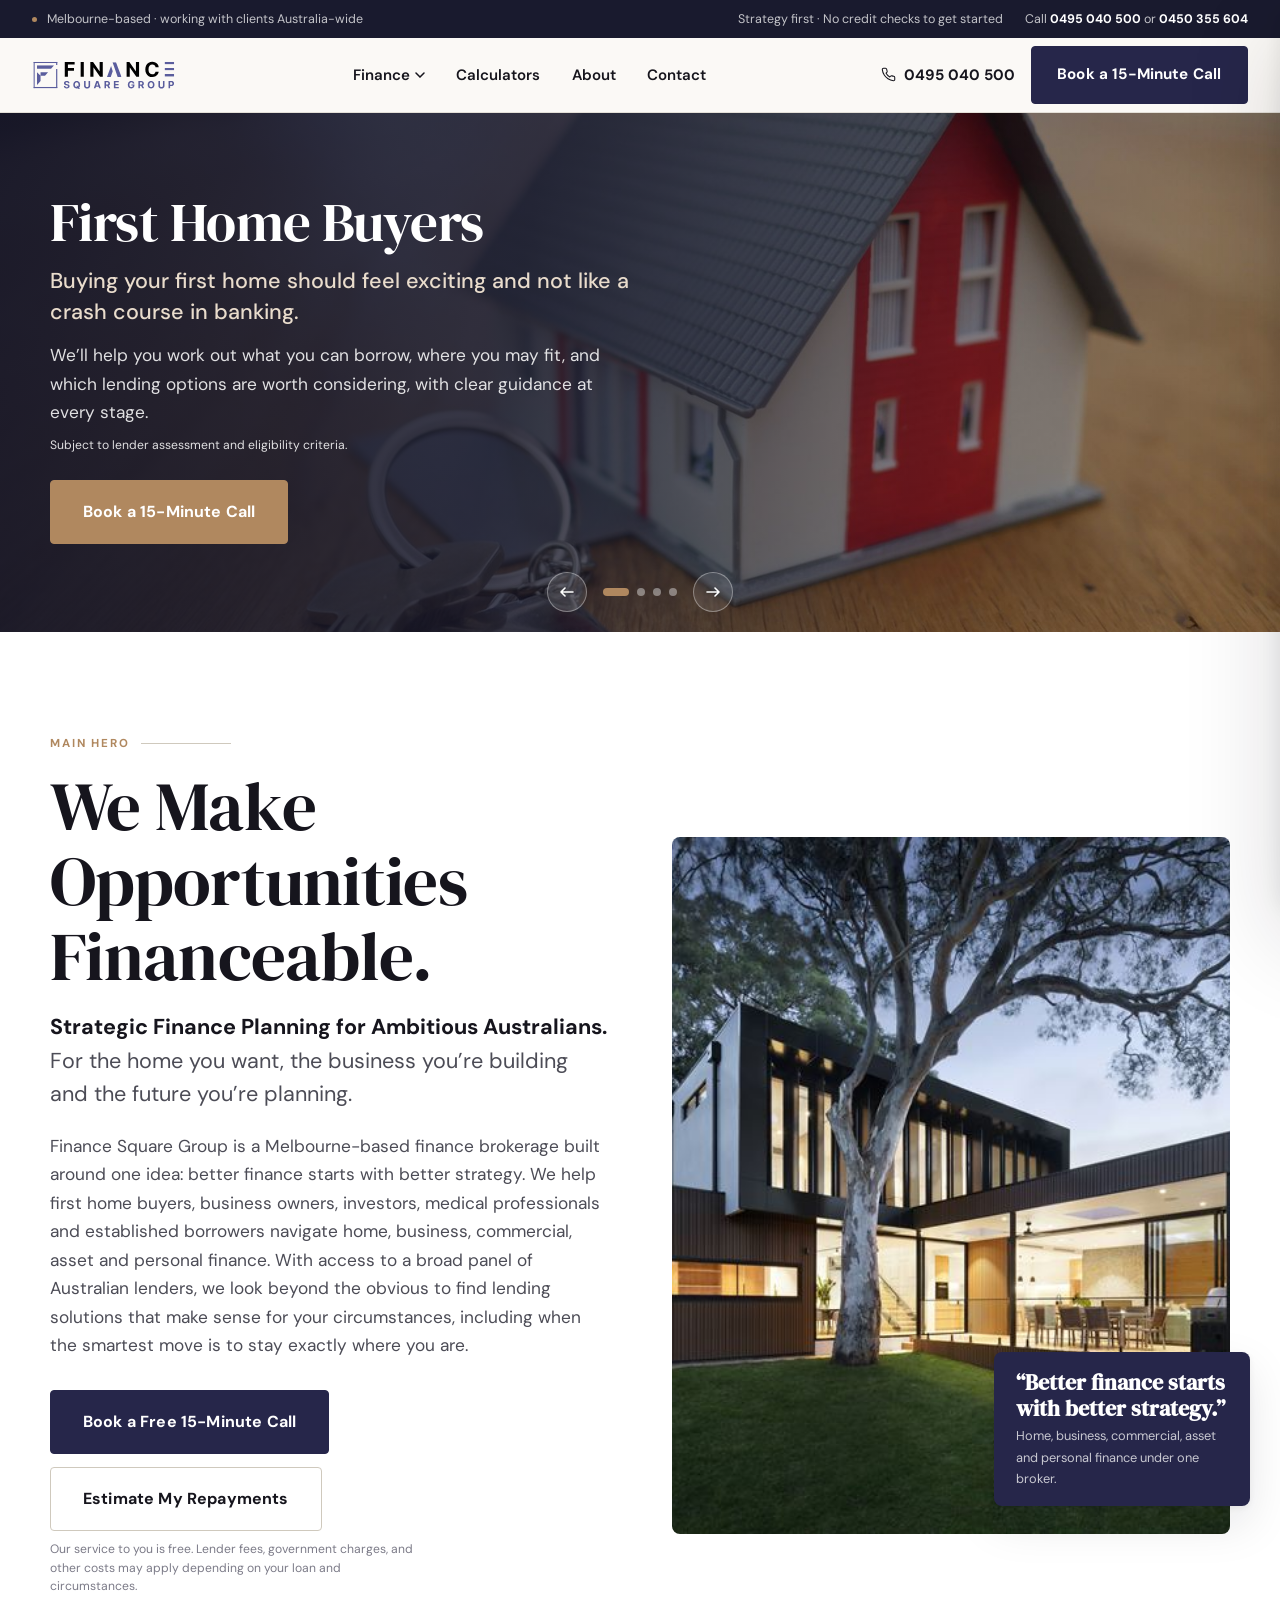
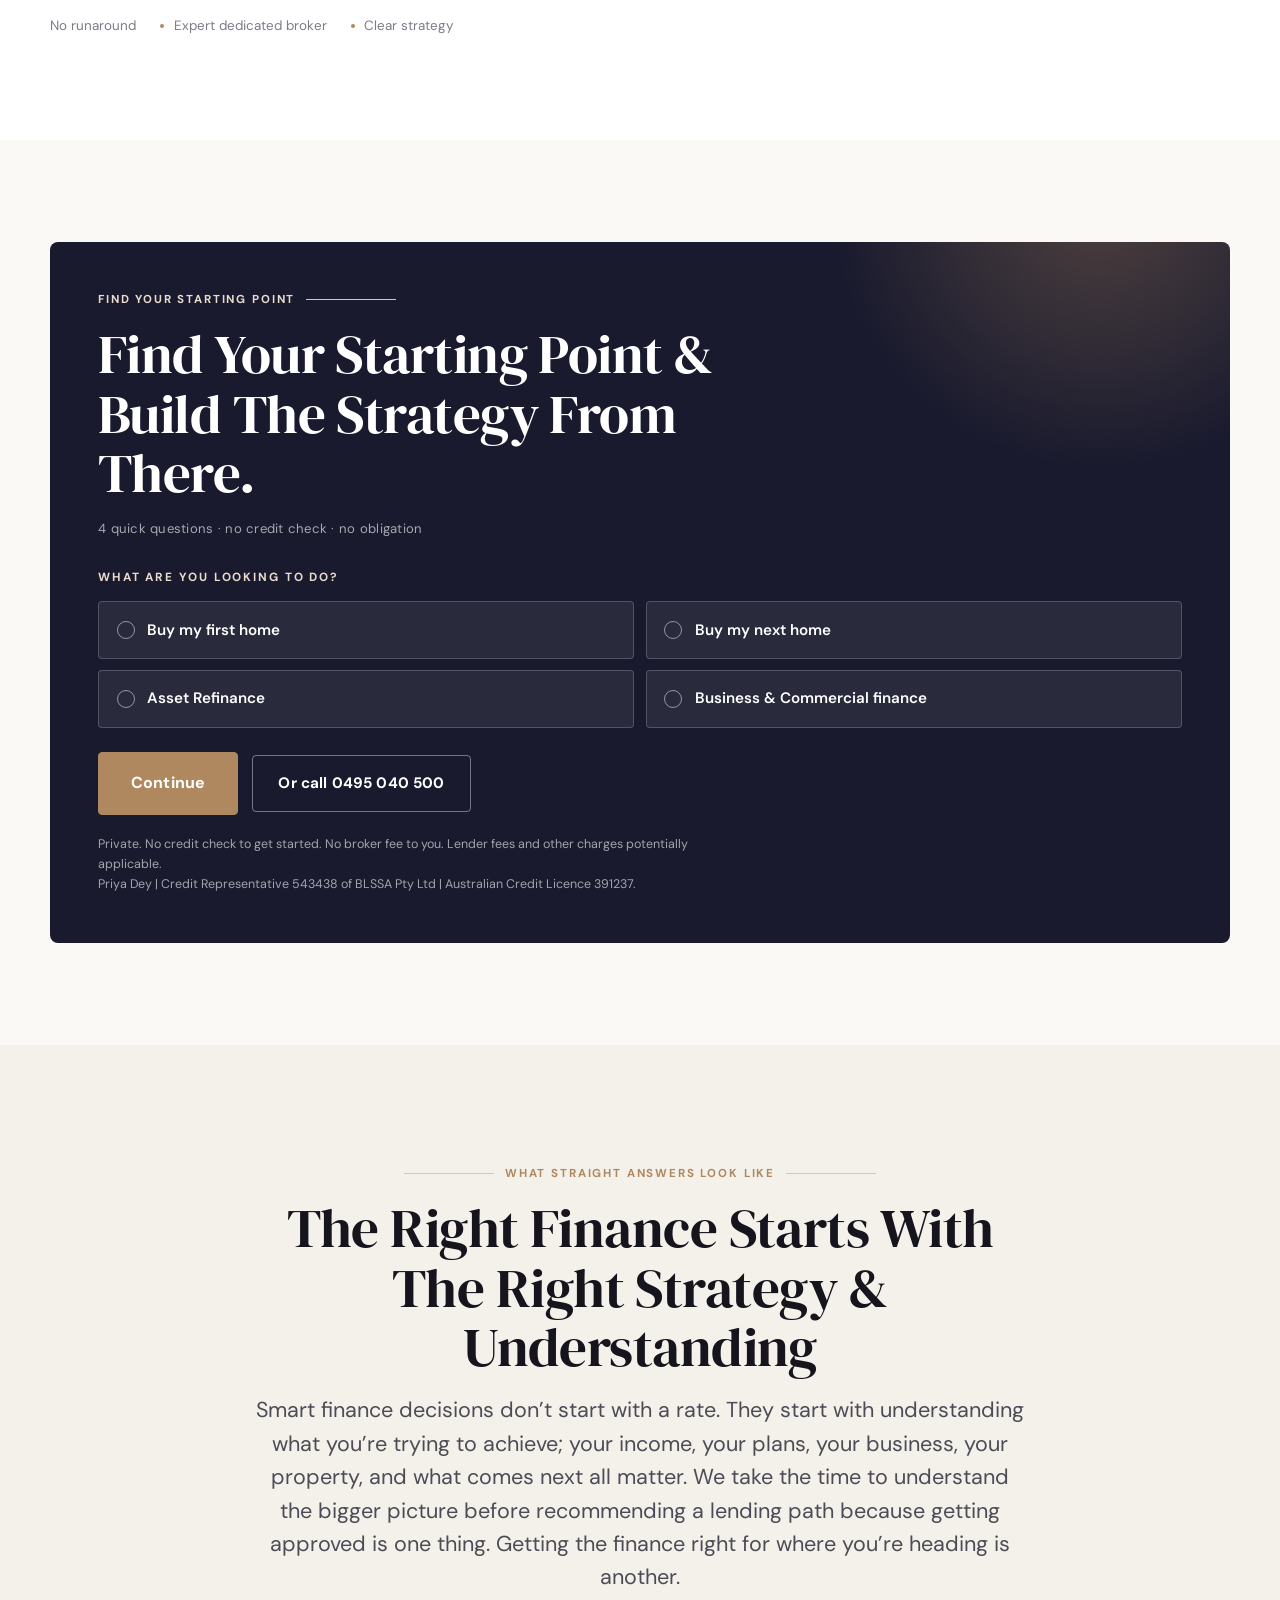
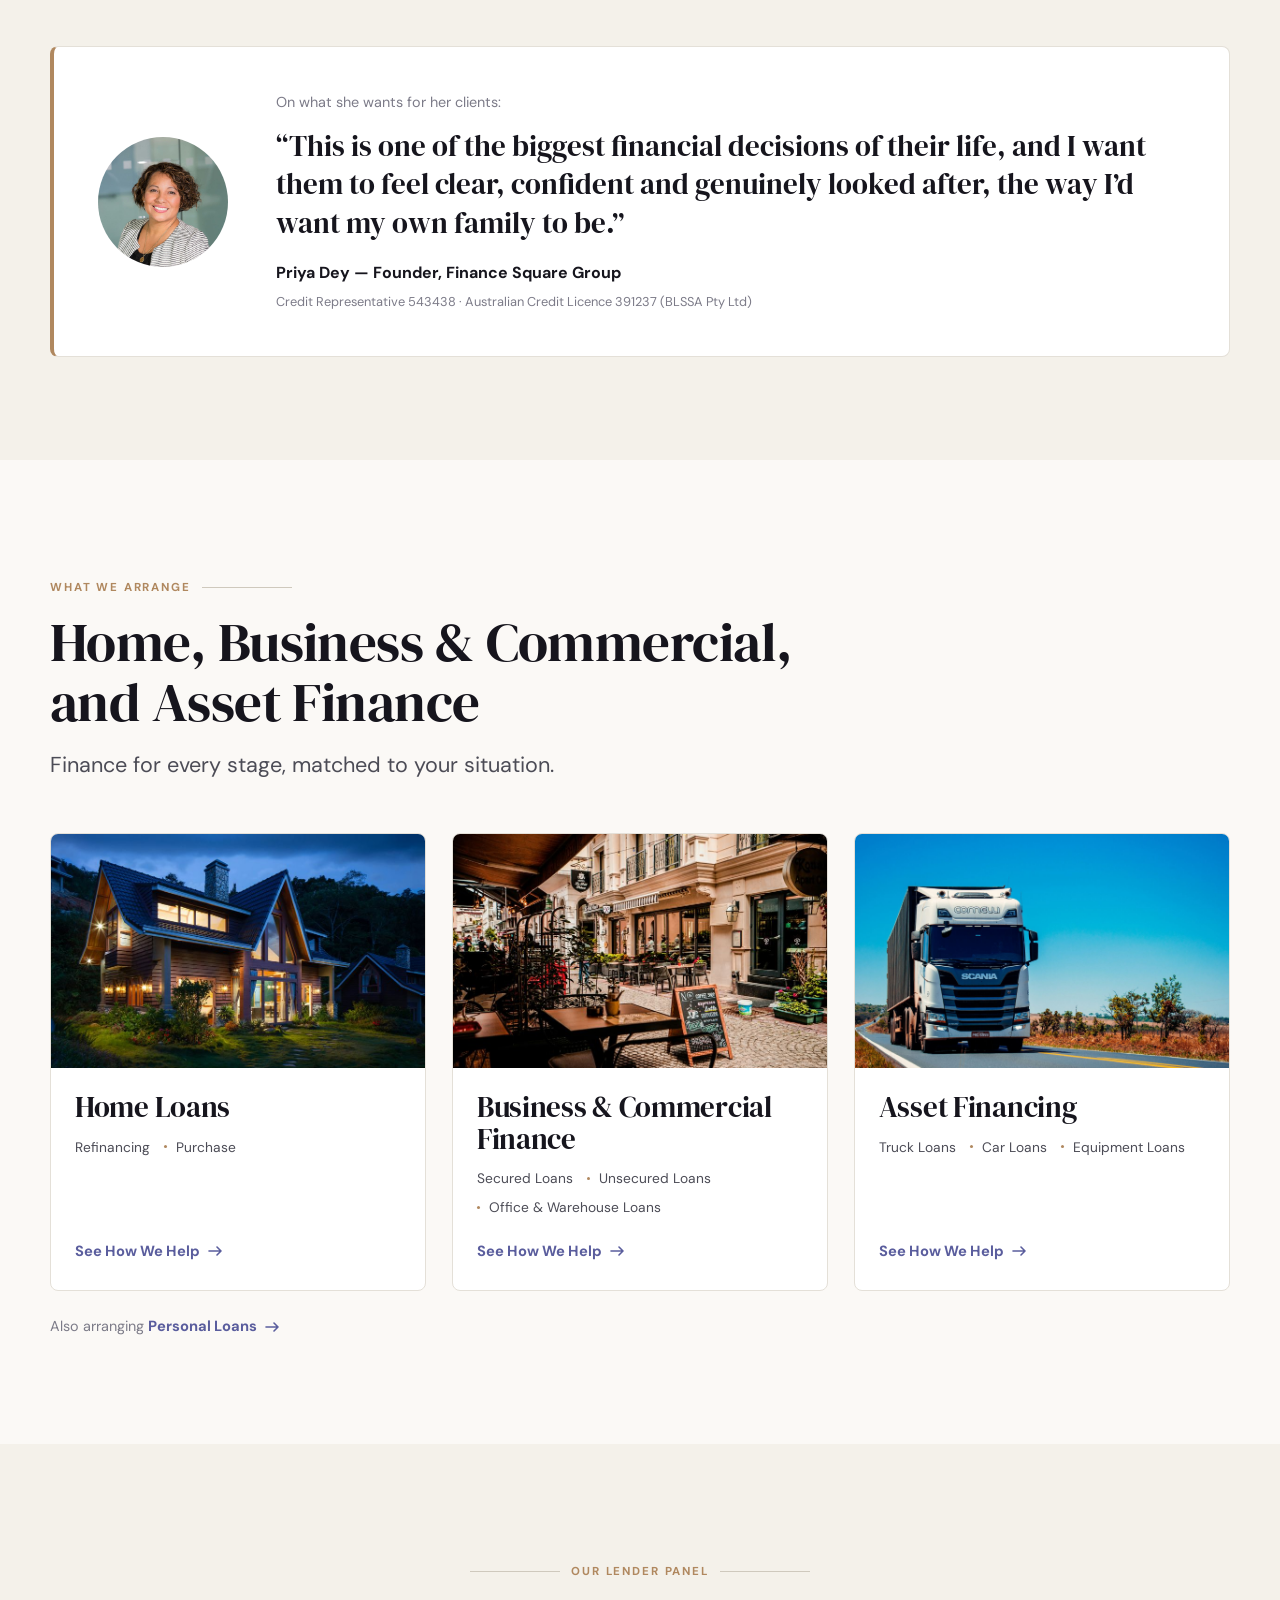
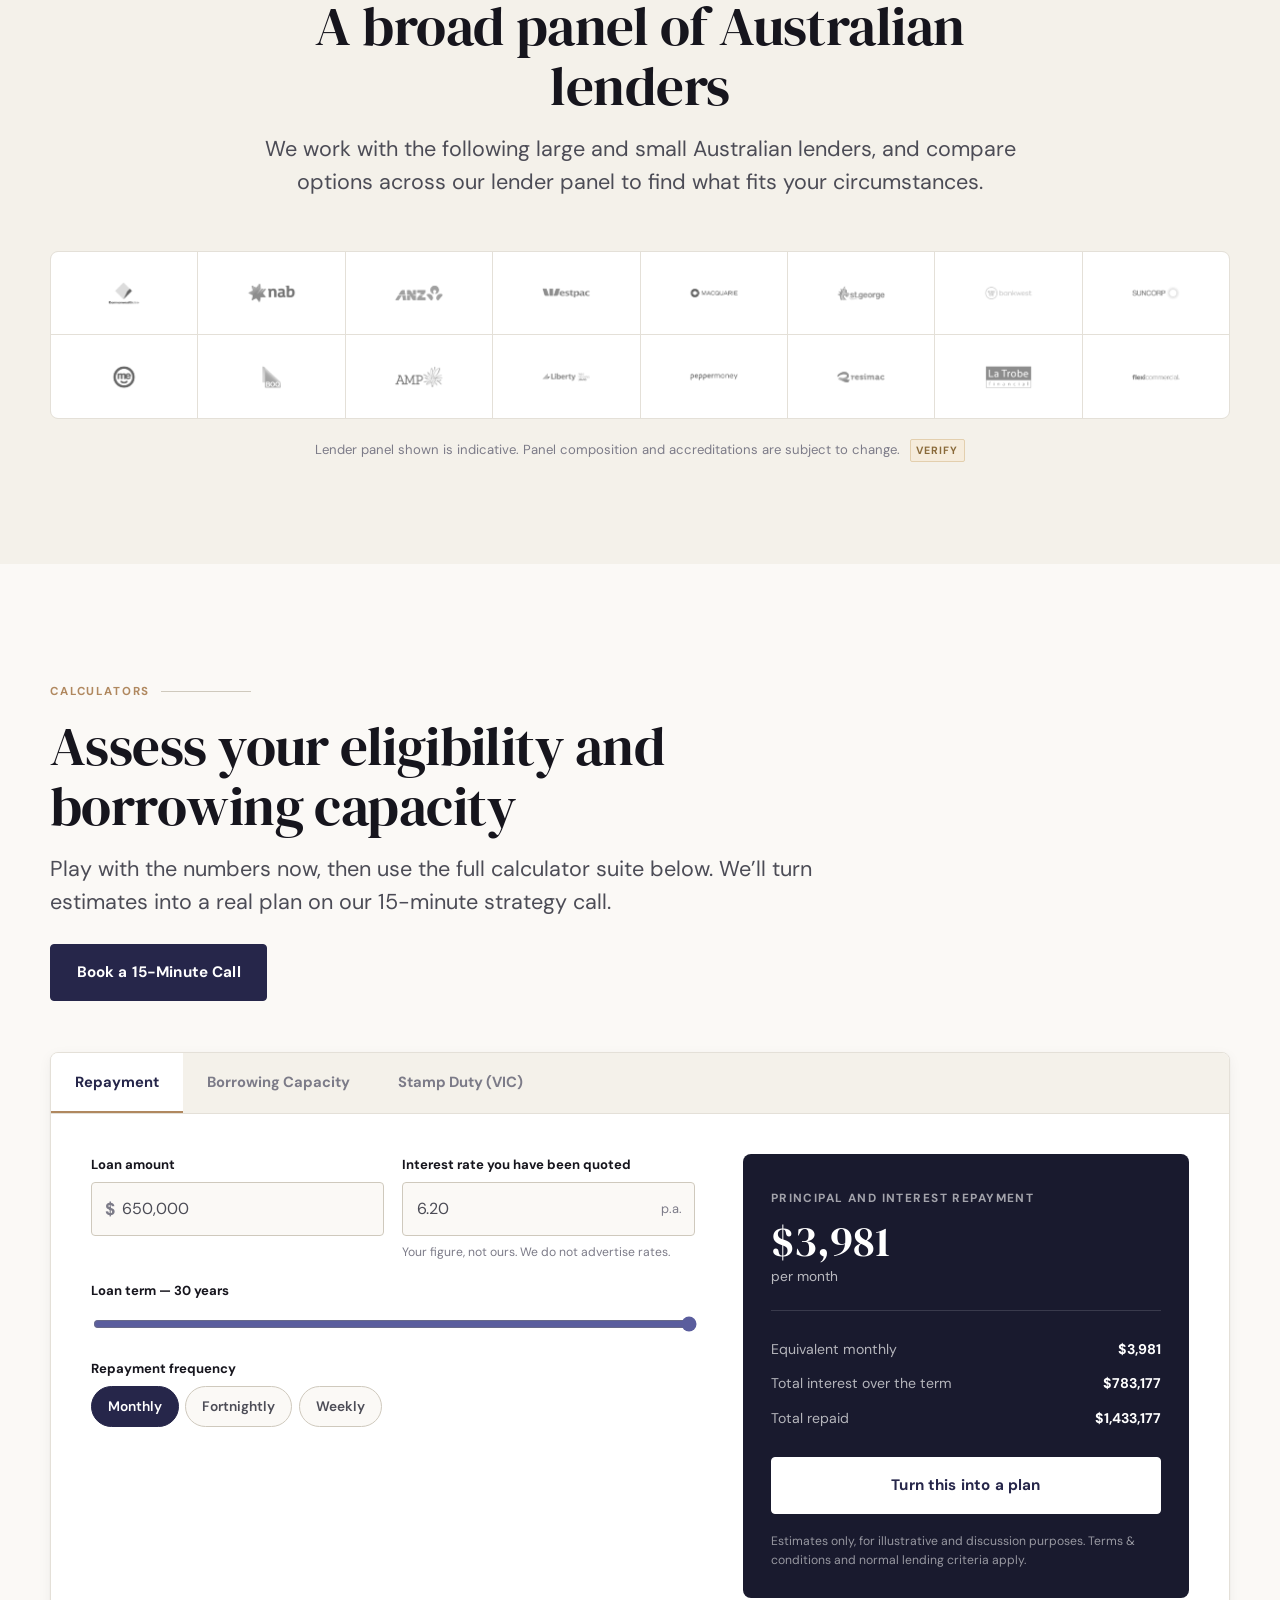
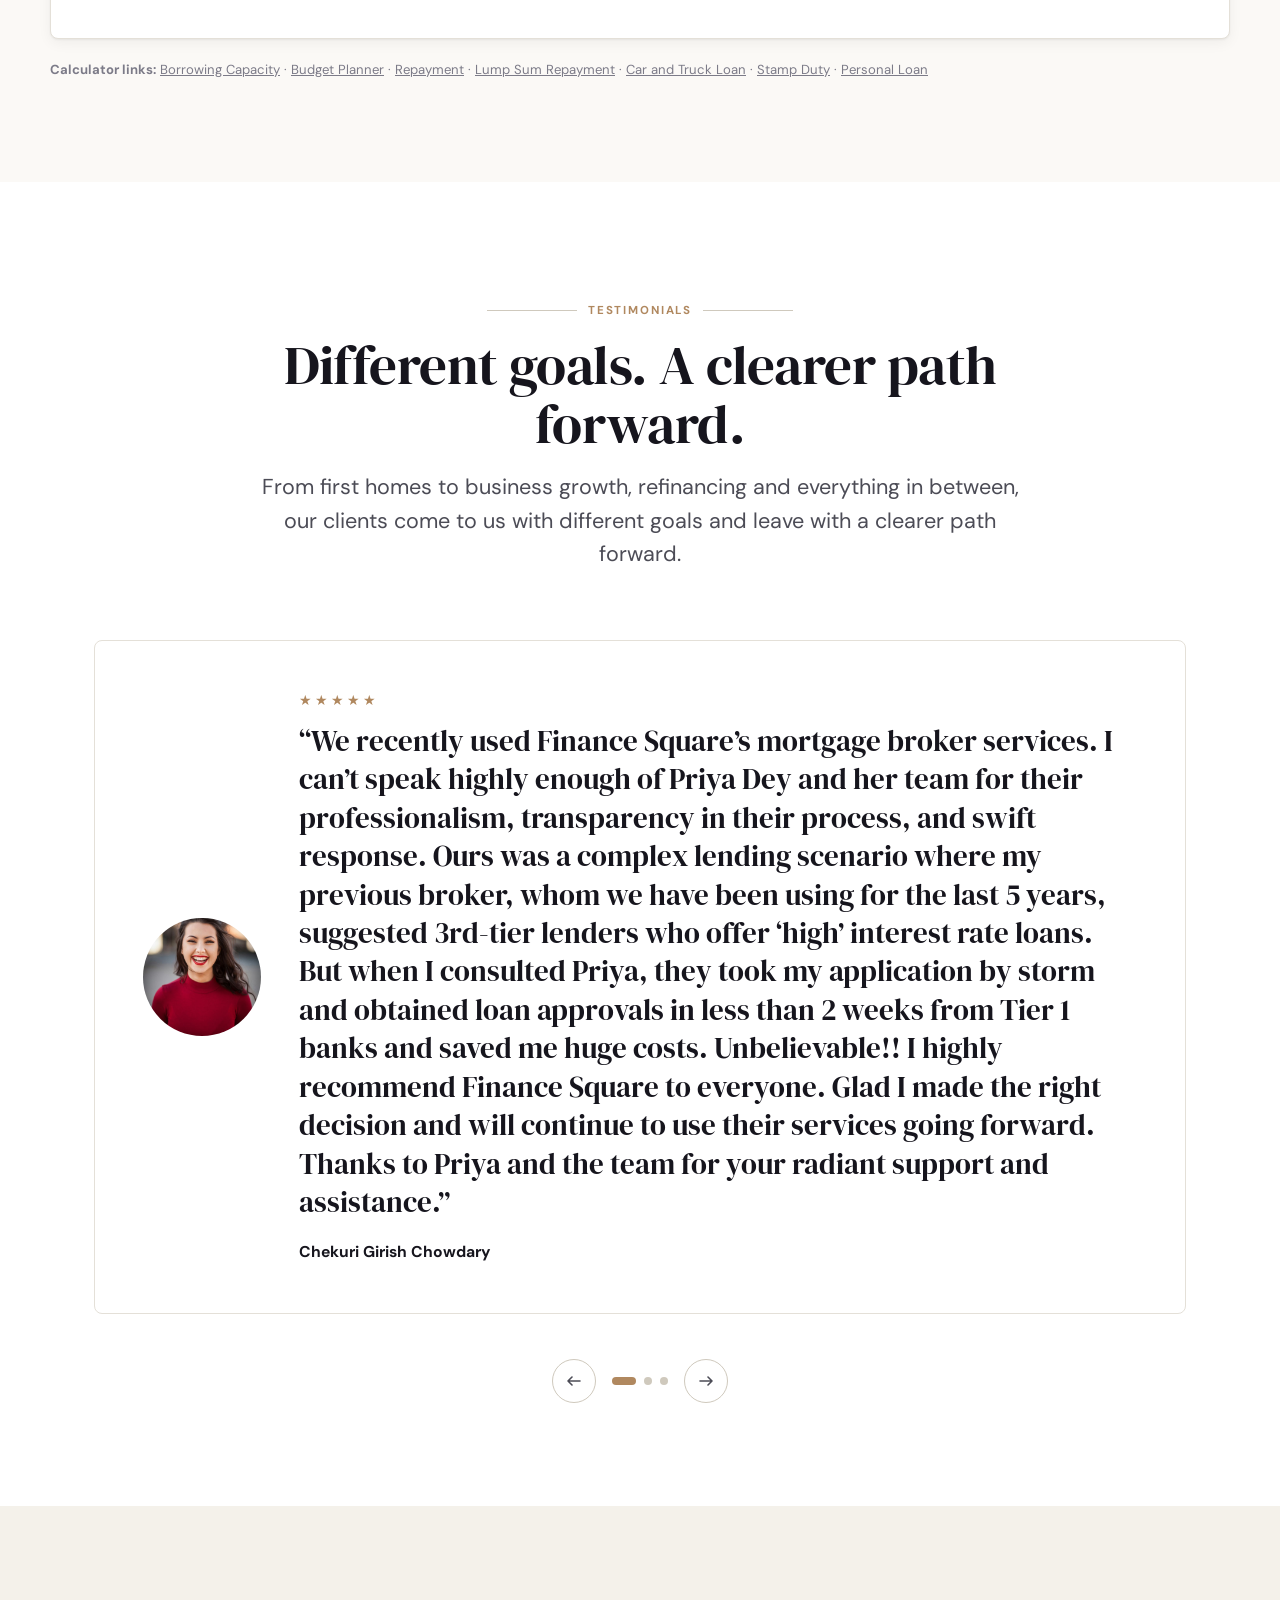
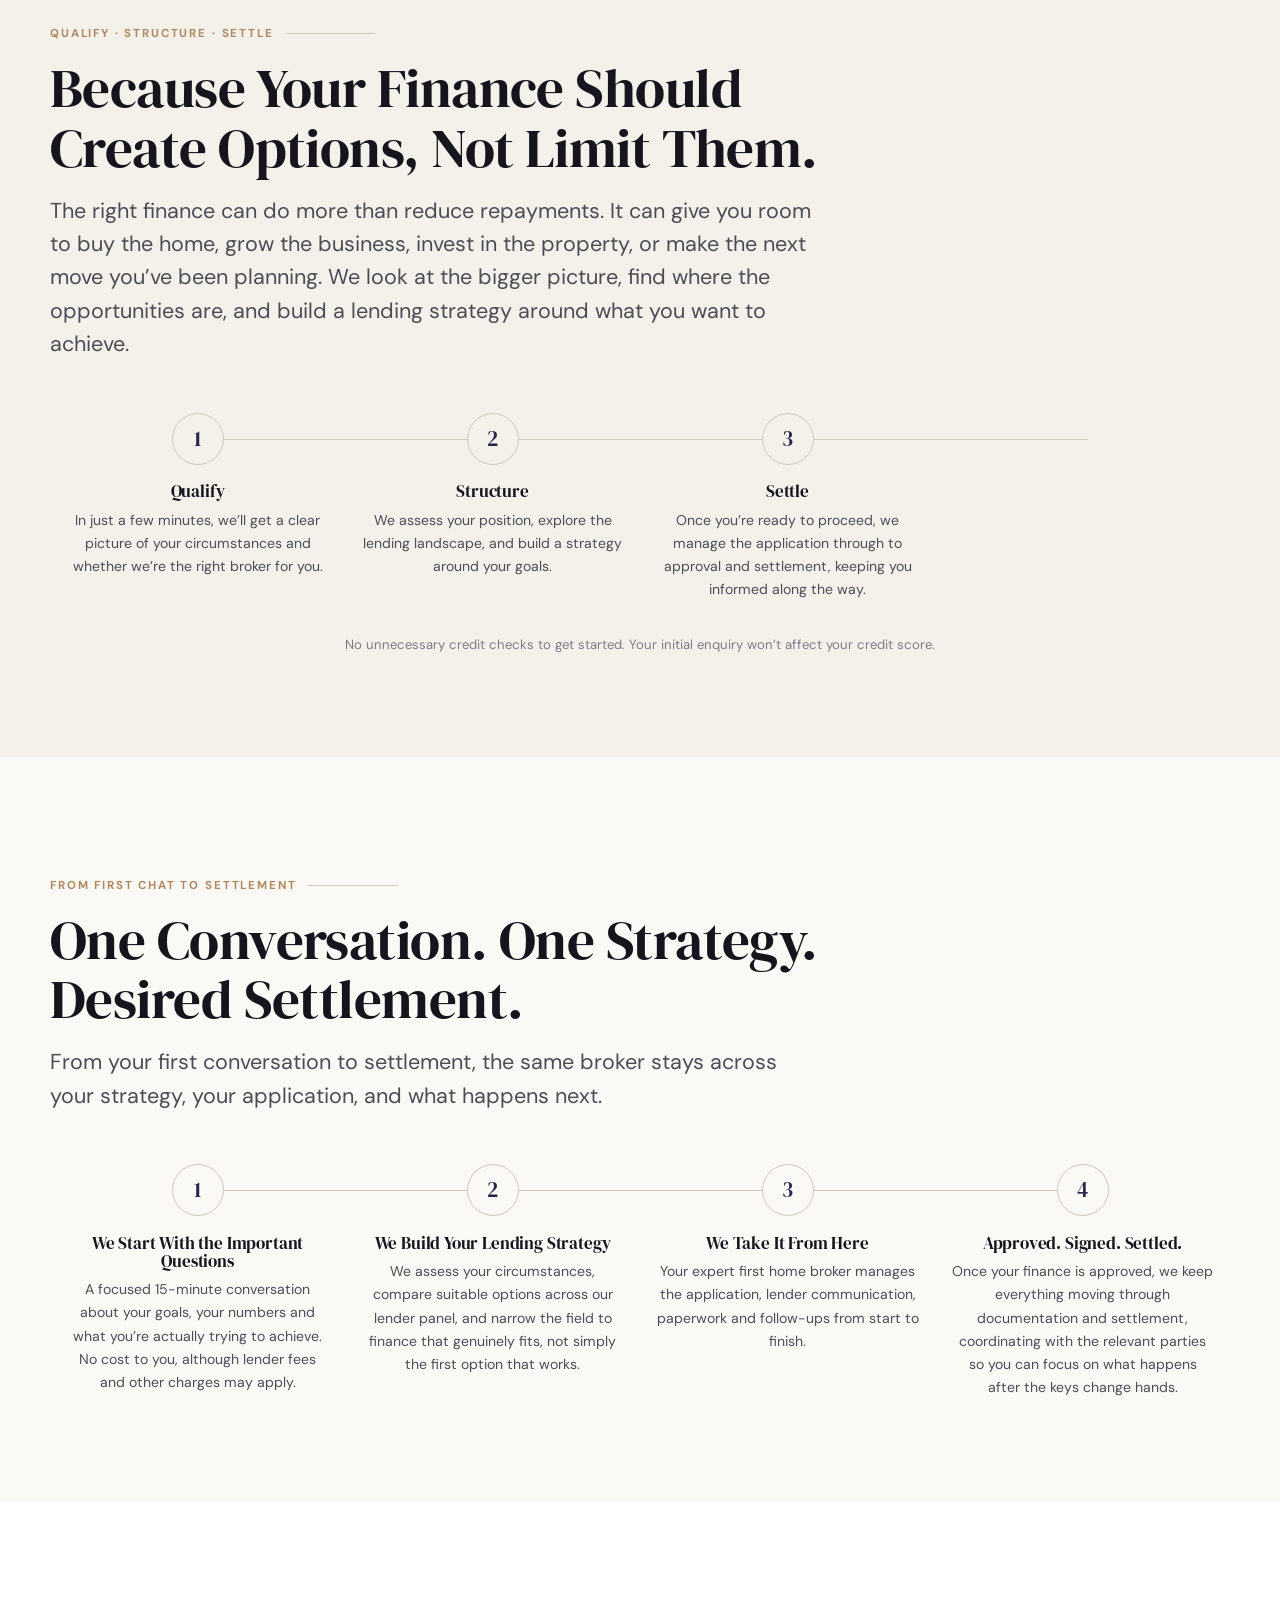
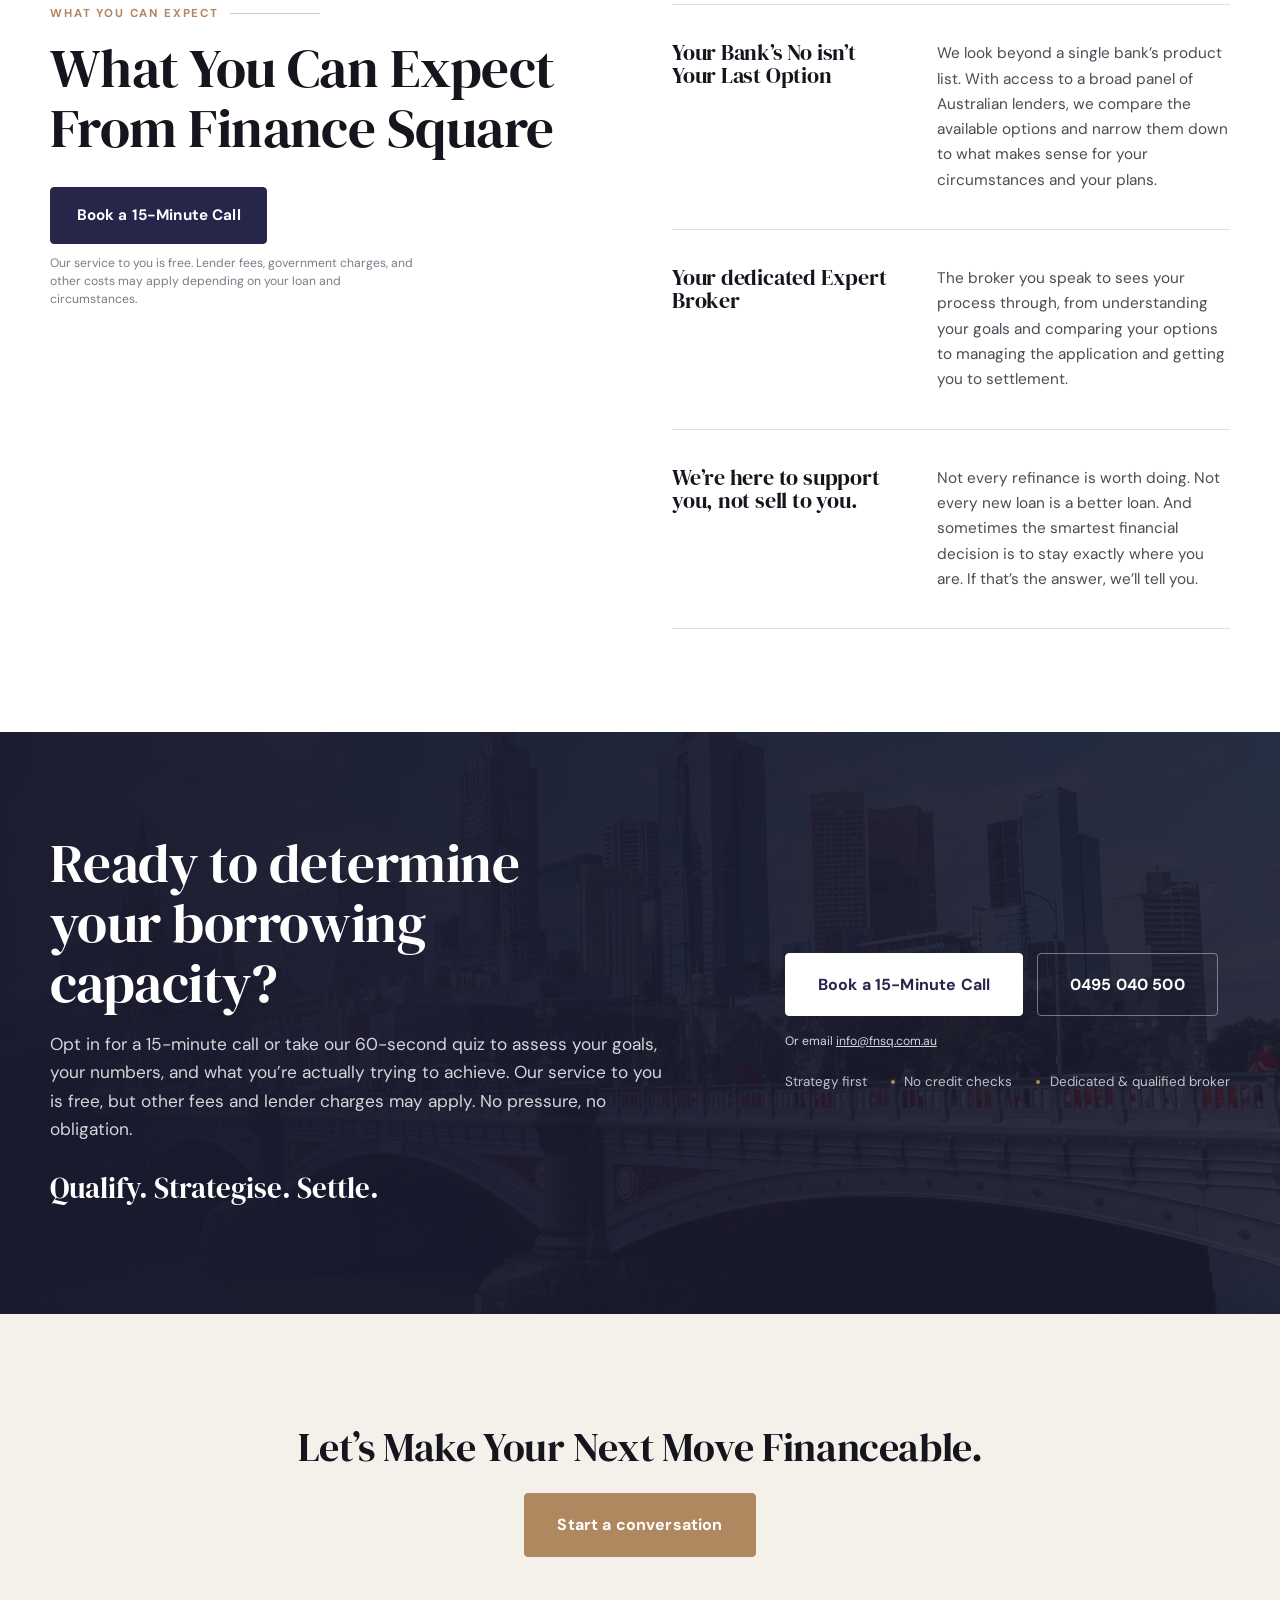
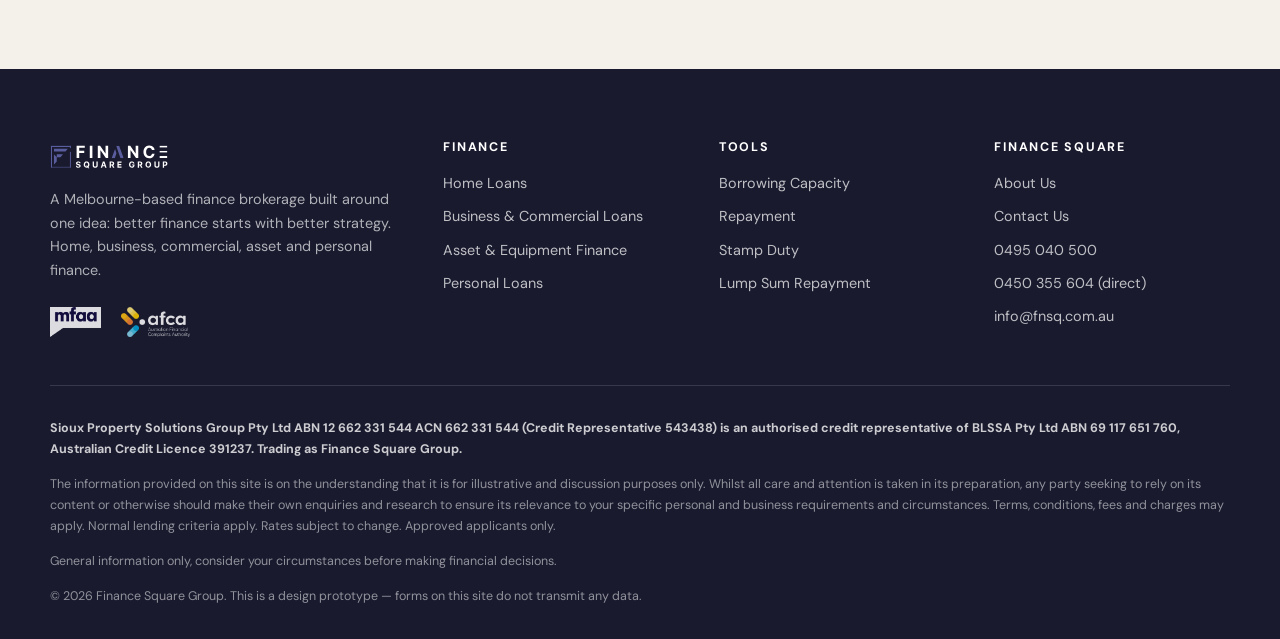
==== commit 3d2020bc: "Show both contact numbers across the site The Twilio tracked line stays the primary call-to-action s" ====
--- a/index.html
+++ b/index.html
@@ -24,7 +24,7 @@
     </div>
     <div class="utility-right">
       <span class="hide-md">Strategy first &middot; No credit checks to get started</span>
-      <span class="tel">Call <a href="tel:+61495040500">0495 040 500</a></span>
+      <span class="tel">Call <a href="tel:+61495040500">0495 040 500</a><span class="hide-md"> or <a href="tel:+61450355604">0450 355 604</a></span></span>
     </div>
   </div>
 </div>
@@ -87,7 +87,7 @@
   <div class="drawer-foot">
     <a class="btn btn--block" href="get-started.html">Book a 15-Minute Call</a>
     <p class="freenote">Our service to you is free. Lender fees, government charges, and other costs may apply depending on your loan and circumstances.</p>
-    <p class="fineprint" style="margin-top:1rem">Call <a href="tel:+61495040500" style="color:inherit"><strong>0450&nbsp;355&nbsp;604</strong></a> &middot; <a href="mailto:info@fnsq.com.au" style="color:inherit">info@fnsq.com.au</a></p>
+    <p class="fineprint" style="margin-top:1rem">Call <a href="tel:+61495040500" style="color:inherit"><strong>0495&nbsp;040&nbsp;500</strong></a> or <a href="tel:+61450355604" style="color:inherit"><strong>0450&nbsp;355&nbsp;604</strong></a> &middot; <a href="mailto:info@fnsq.com.au" style="color:inherit">info@fnsq.com.au</a></p>
   </div>
 </aside>
 
@@ -671,7 +671,7 @@
         <ul>
           <li><a href="about.html">About Us</a></li>
           <li><a href="contact.html">Contact Us</a></li>
-          <li><a href="tel:+61495040500">0495 040 500</a></li>
+          <li><a href="tel:+61495040500">0495 040 500</a></li><li><a href="tel:+61450355604">0450 355 604 (direct)</a></li>
           <li><a href="mailto:info@fnsq.com.au">info@fnsq.com.au</a></li>
         </ul>
       </div>
